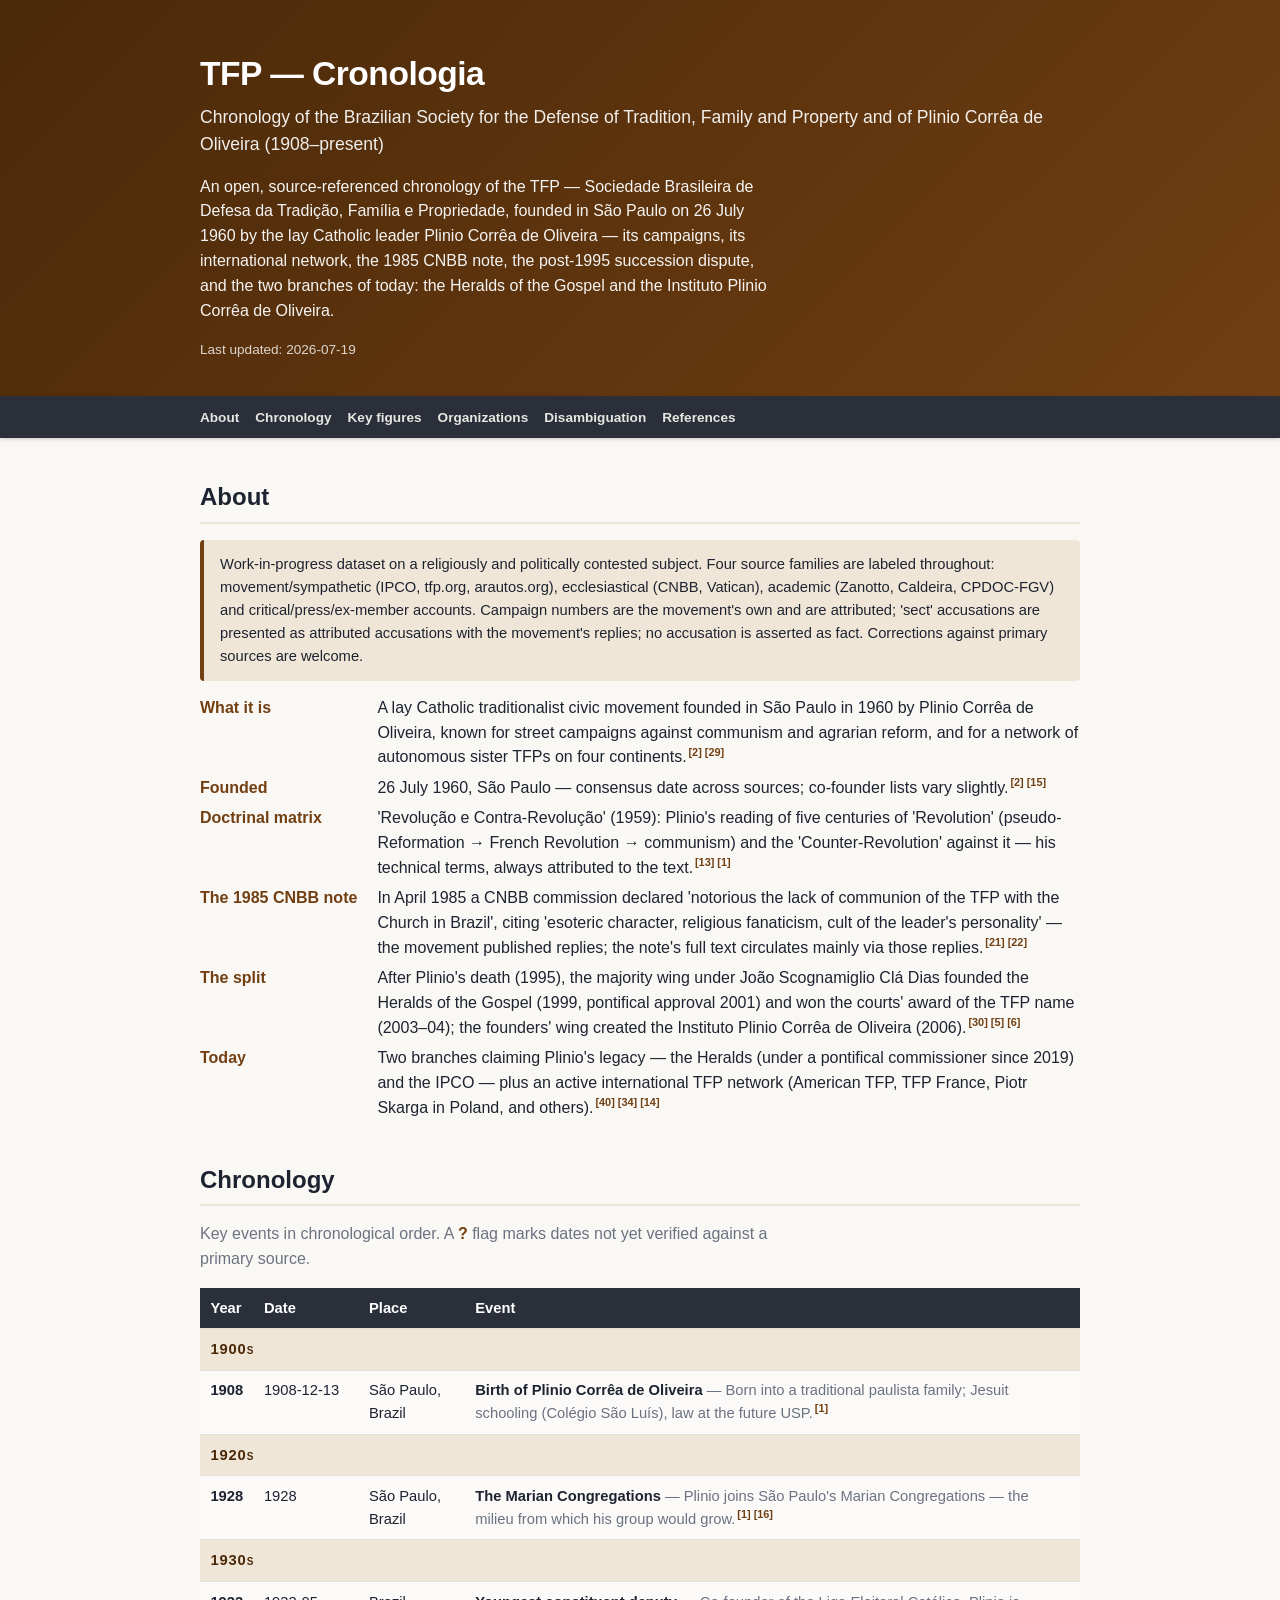
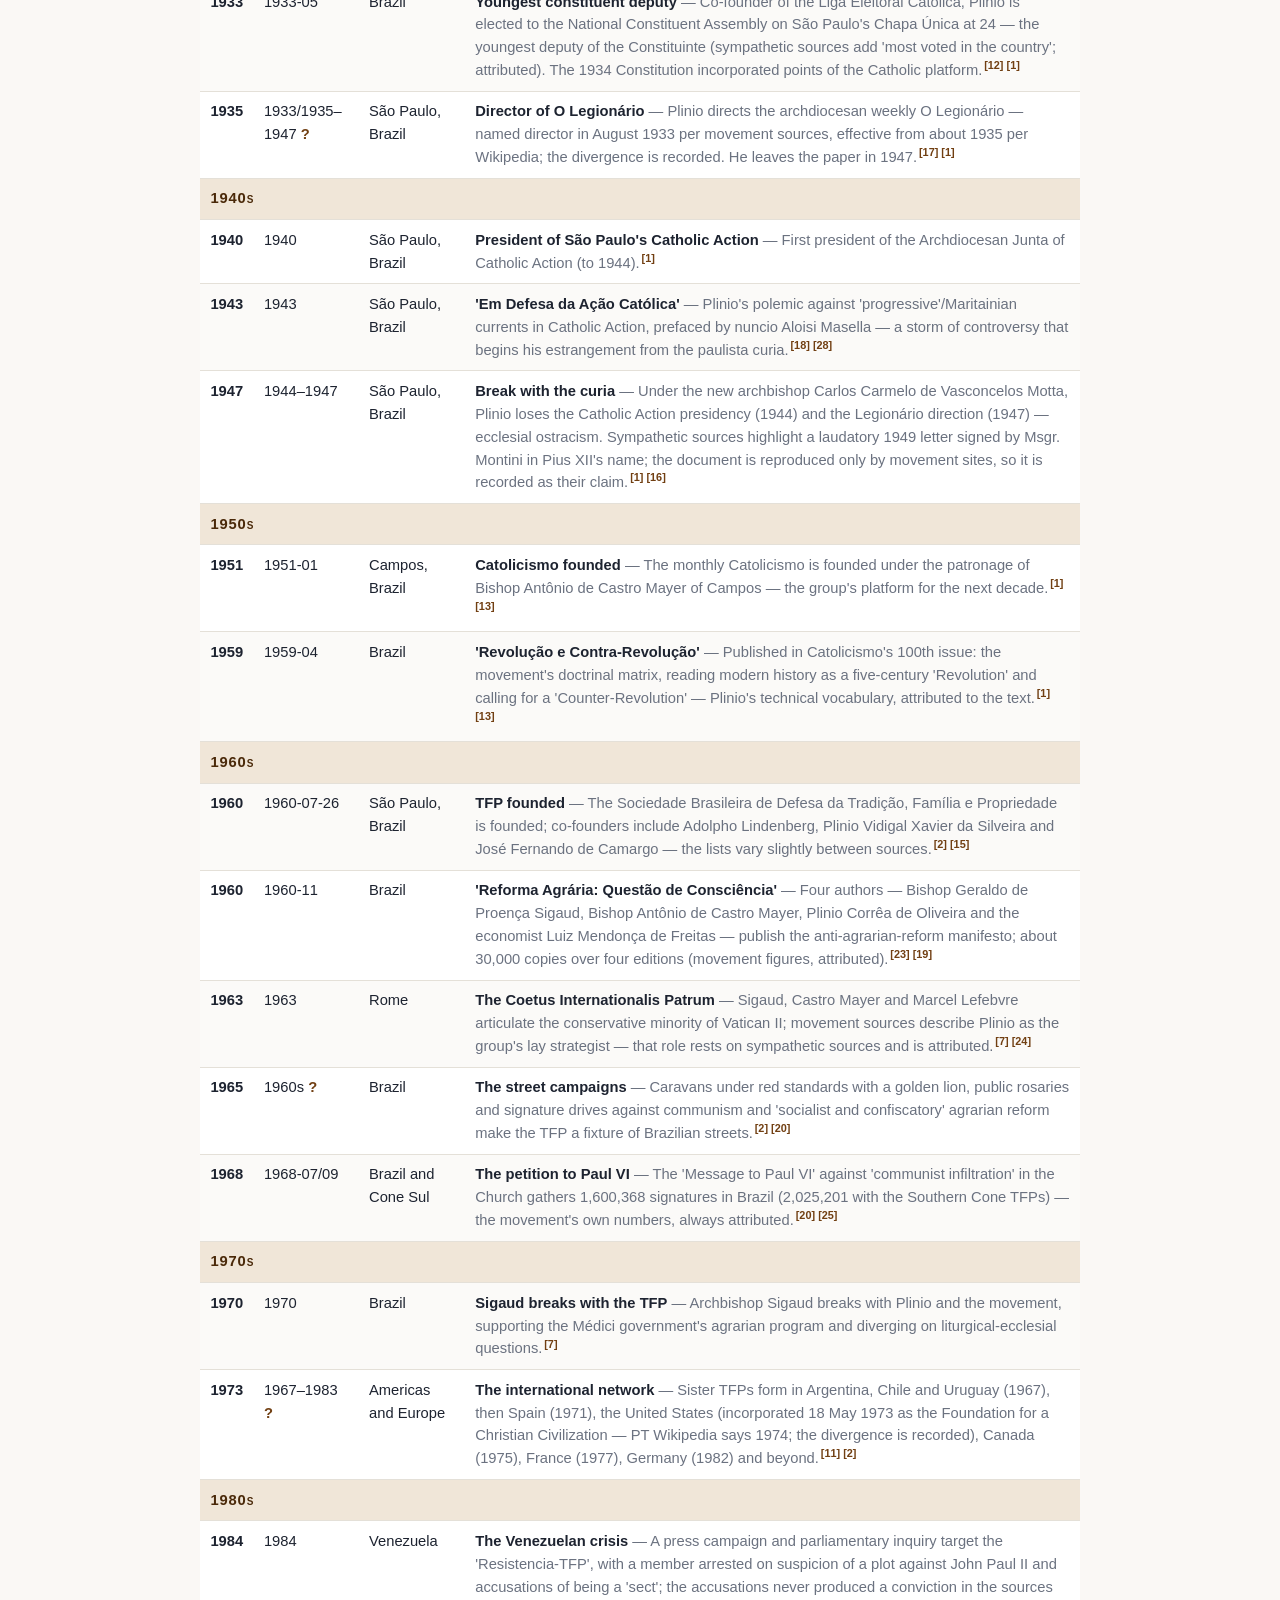
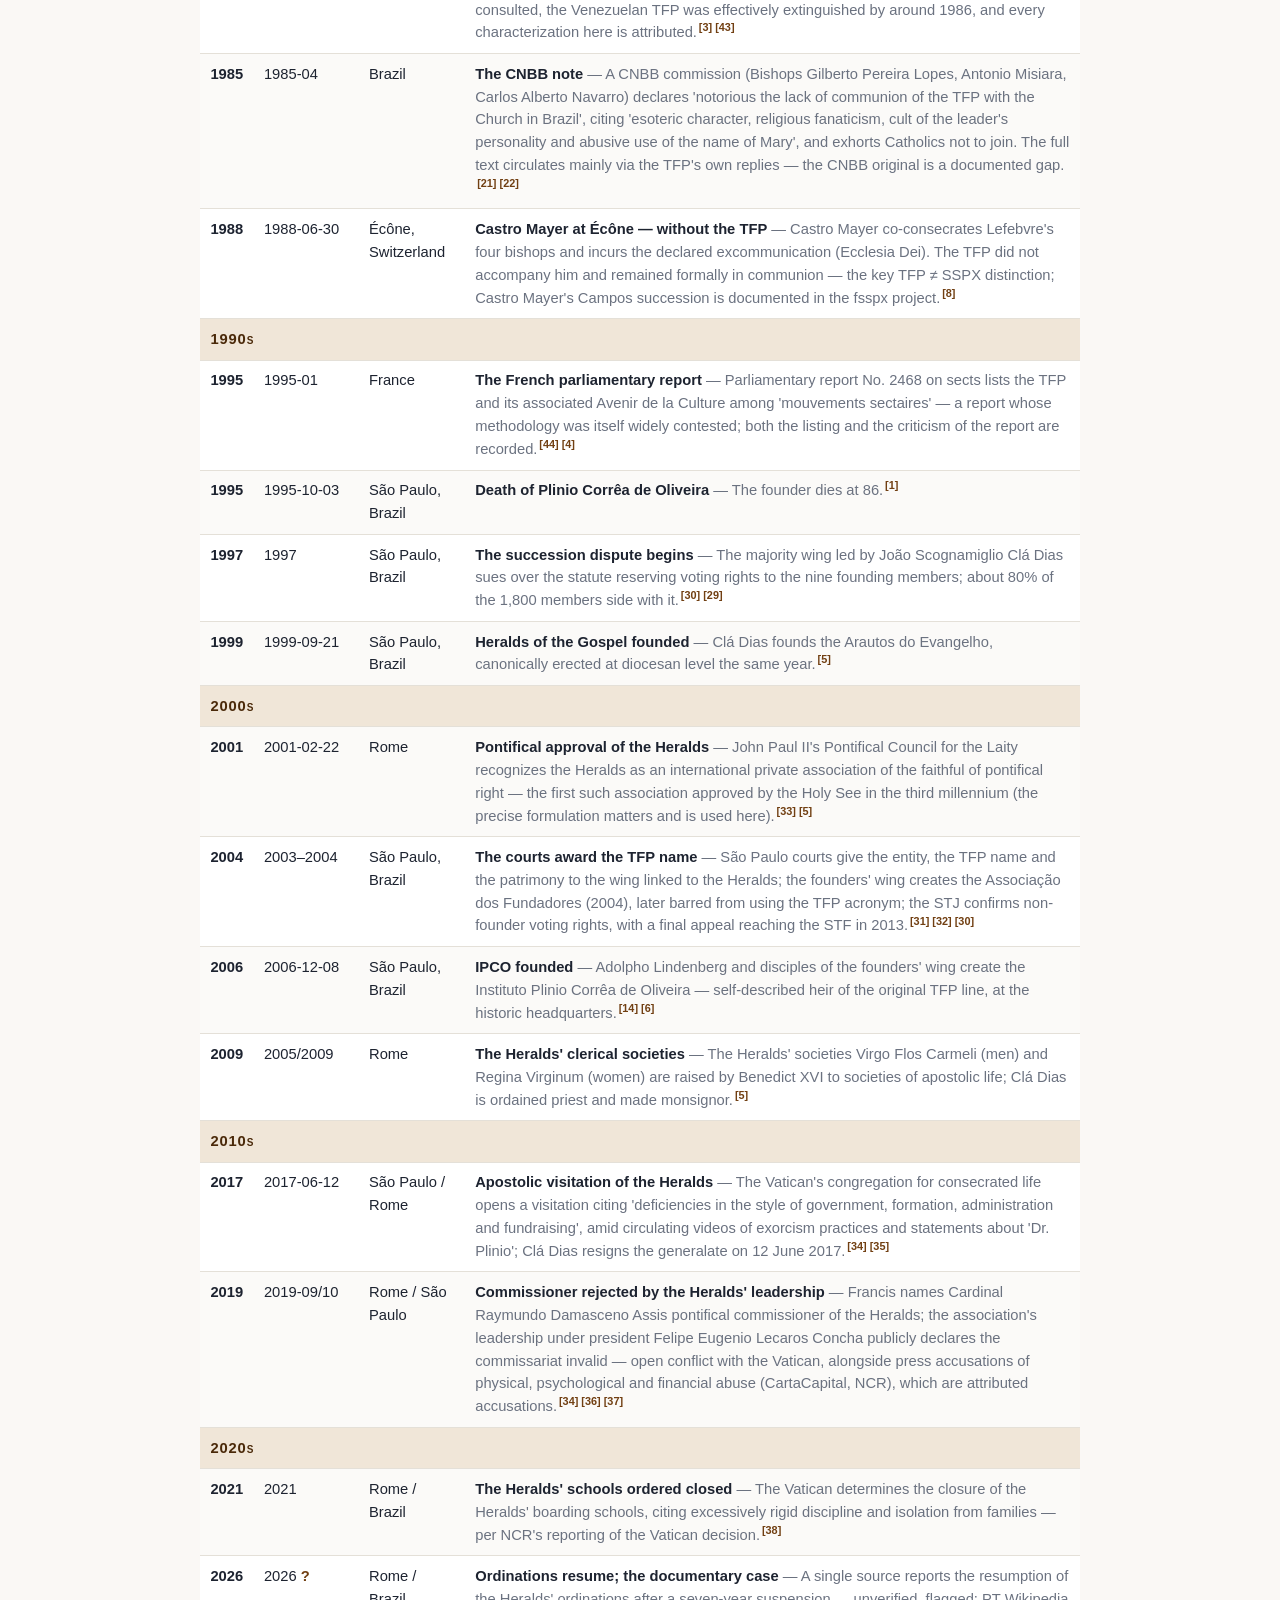
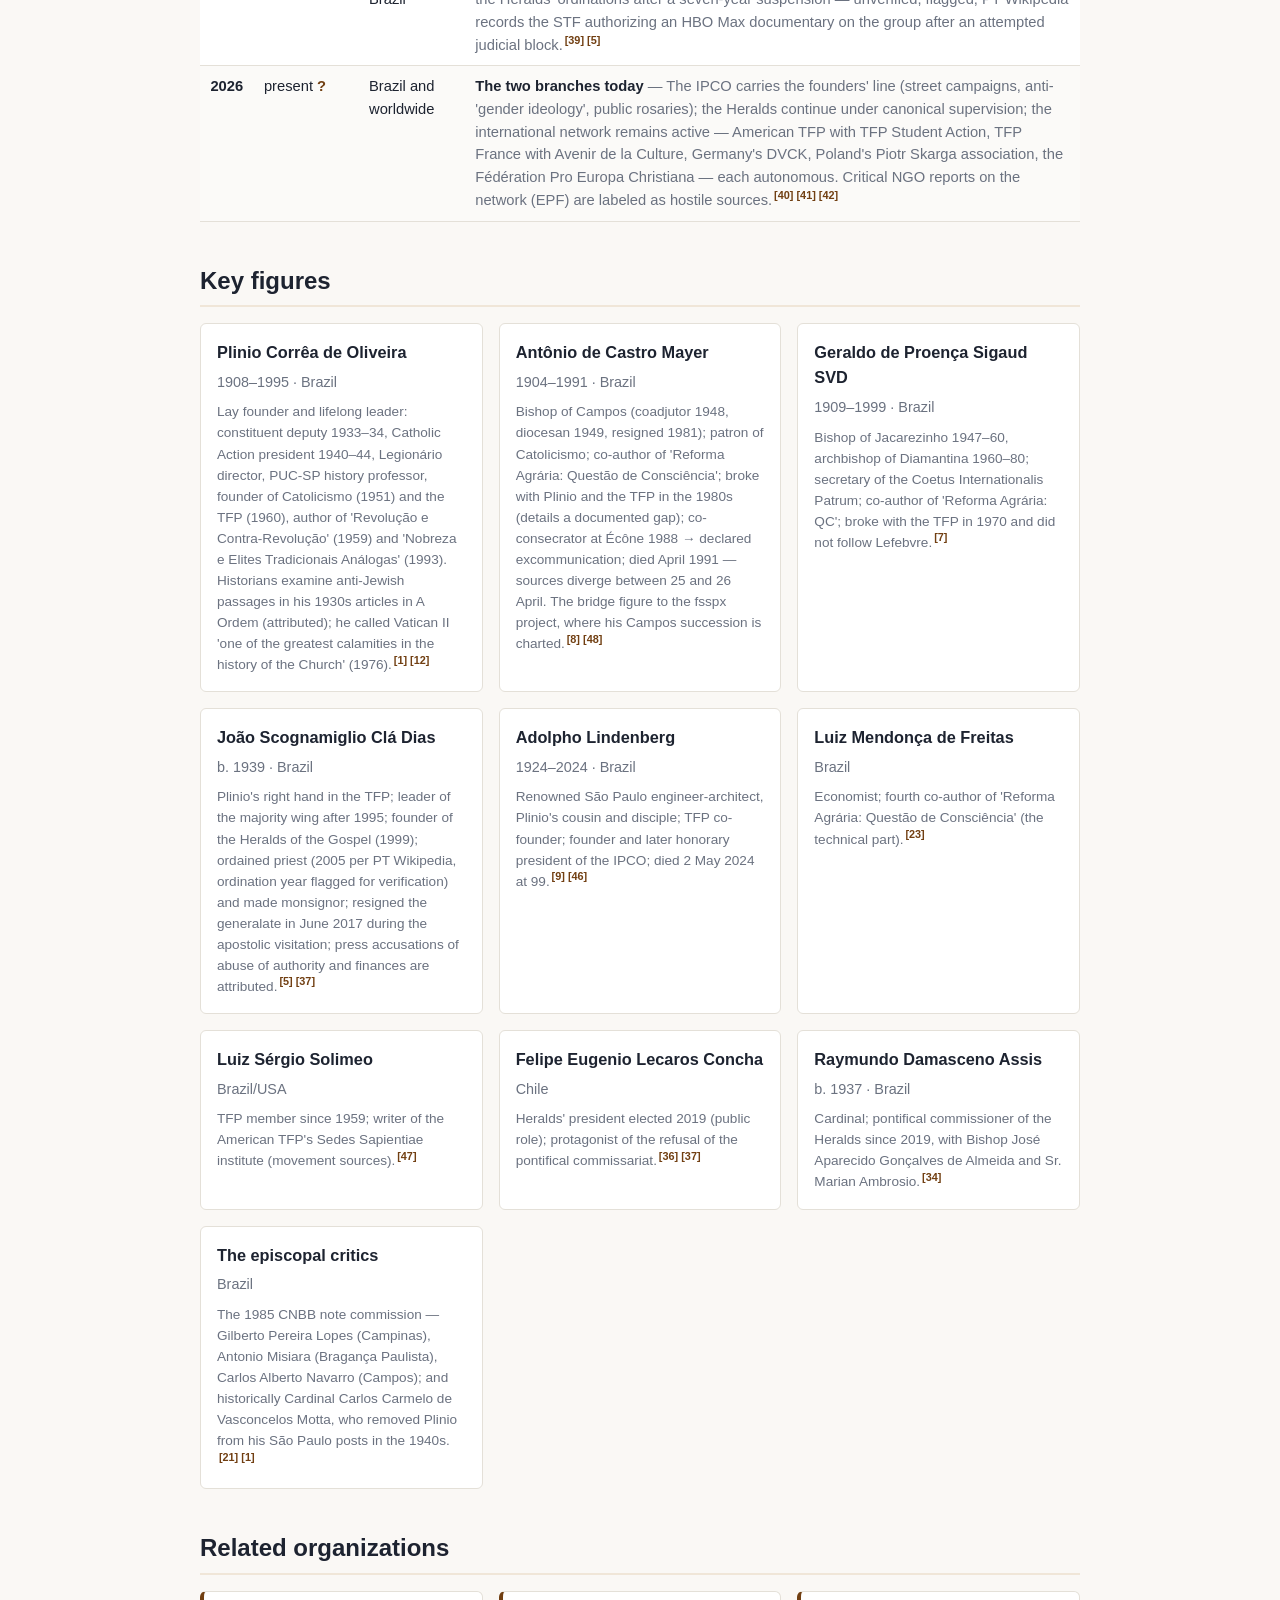
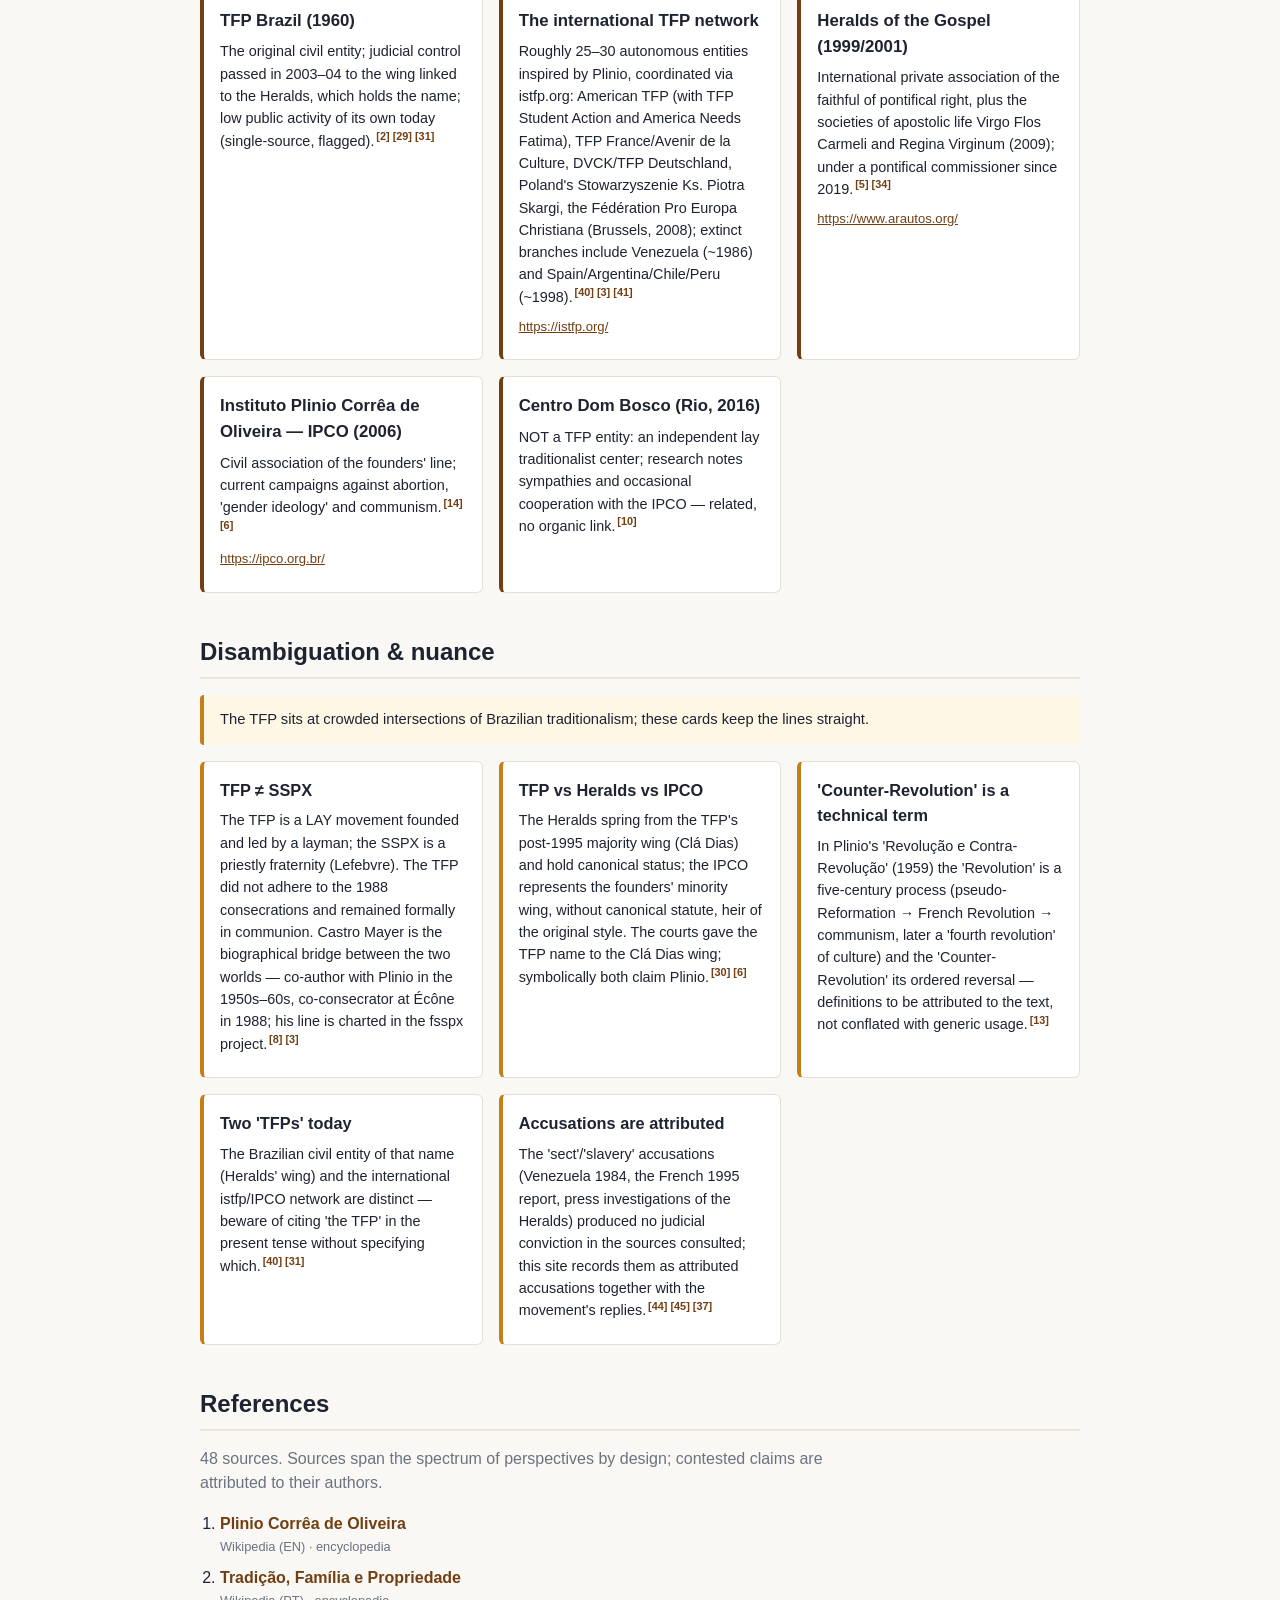
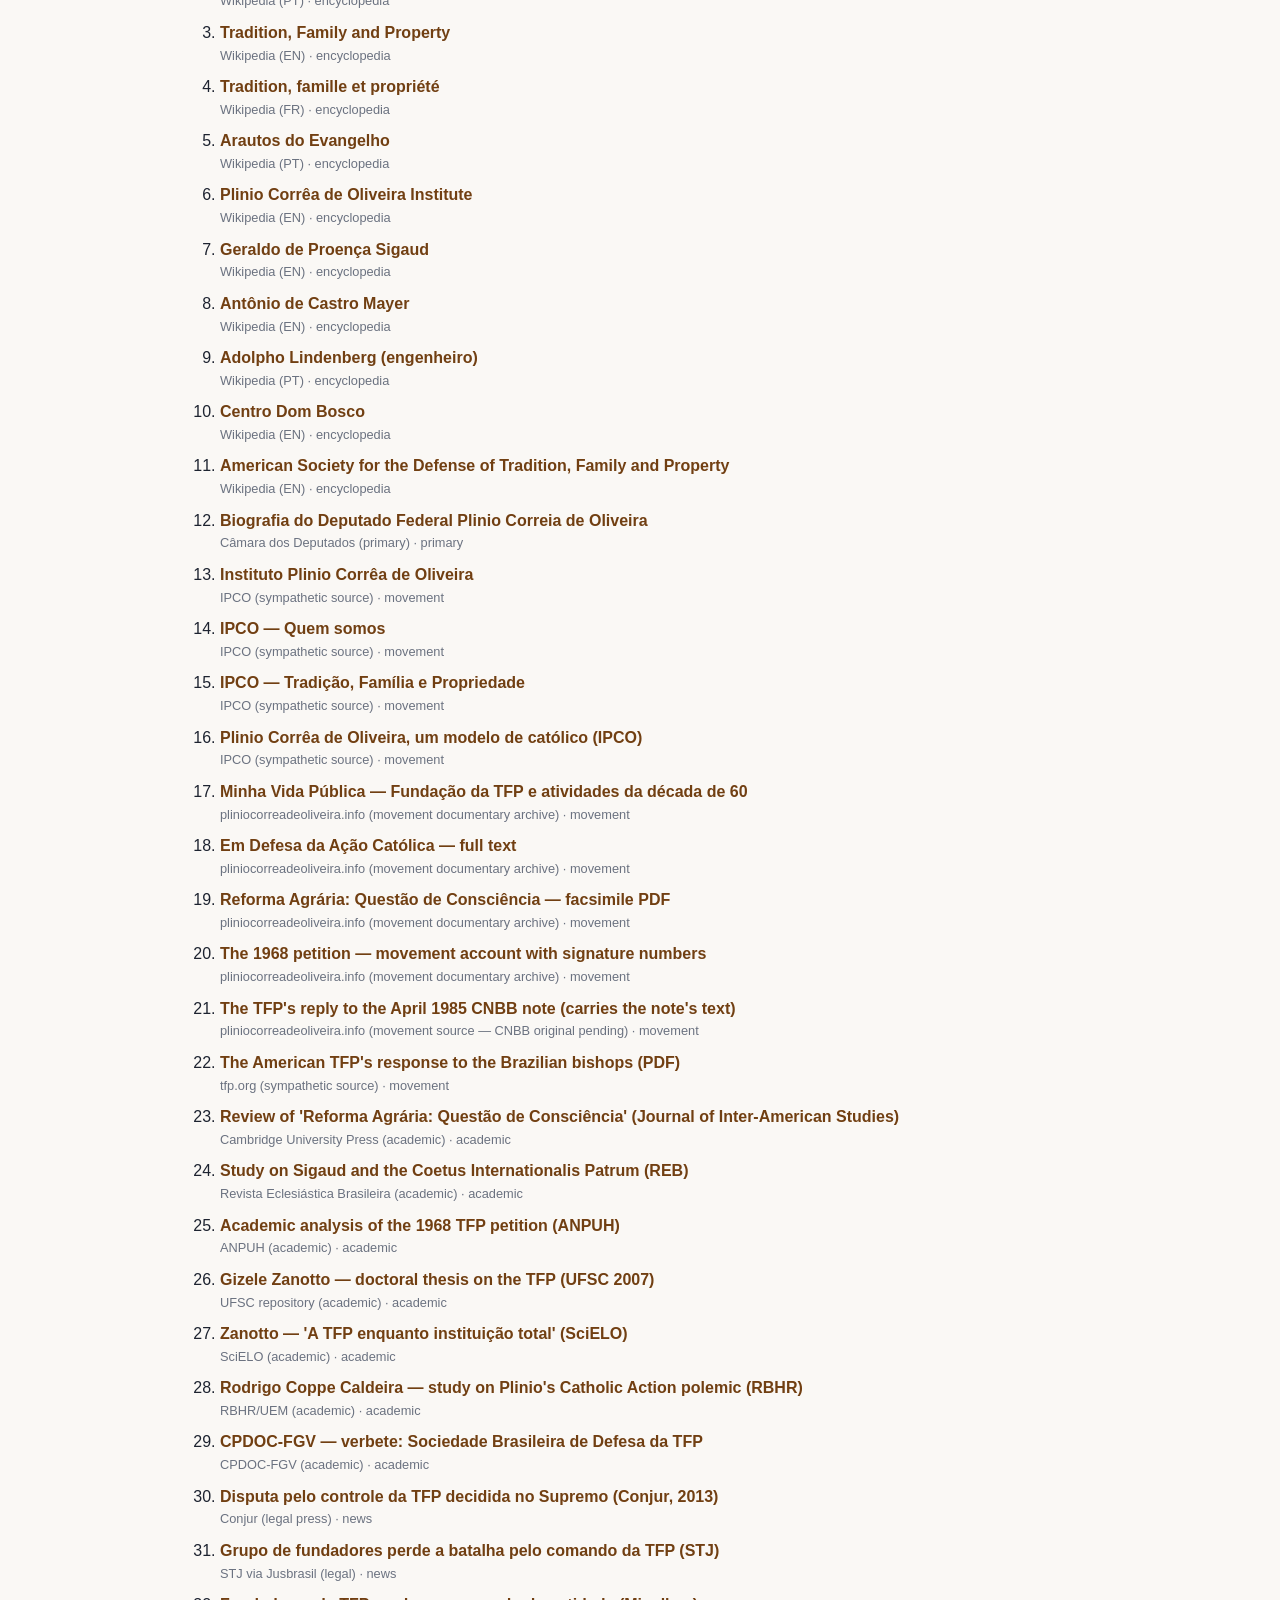
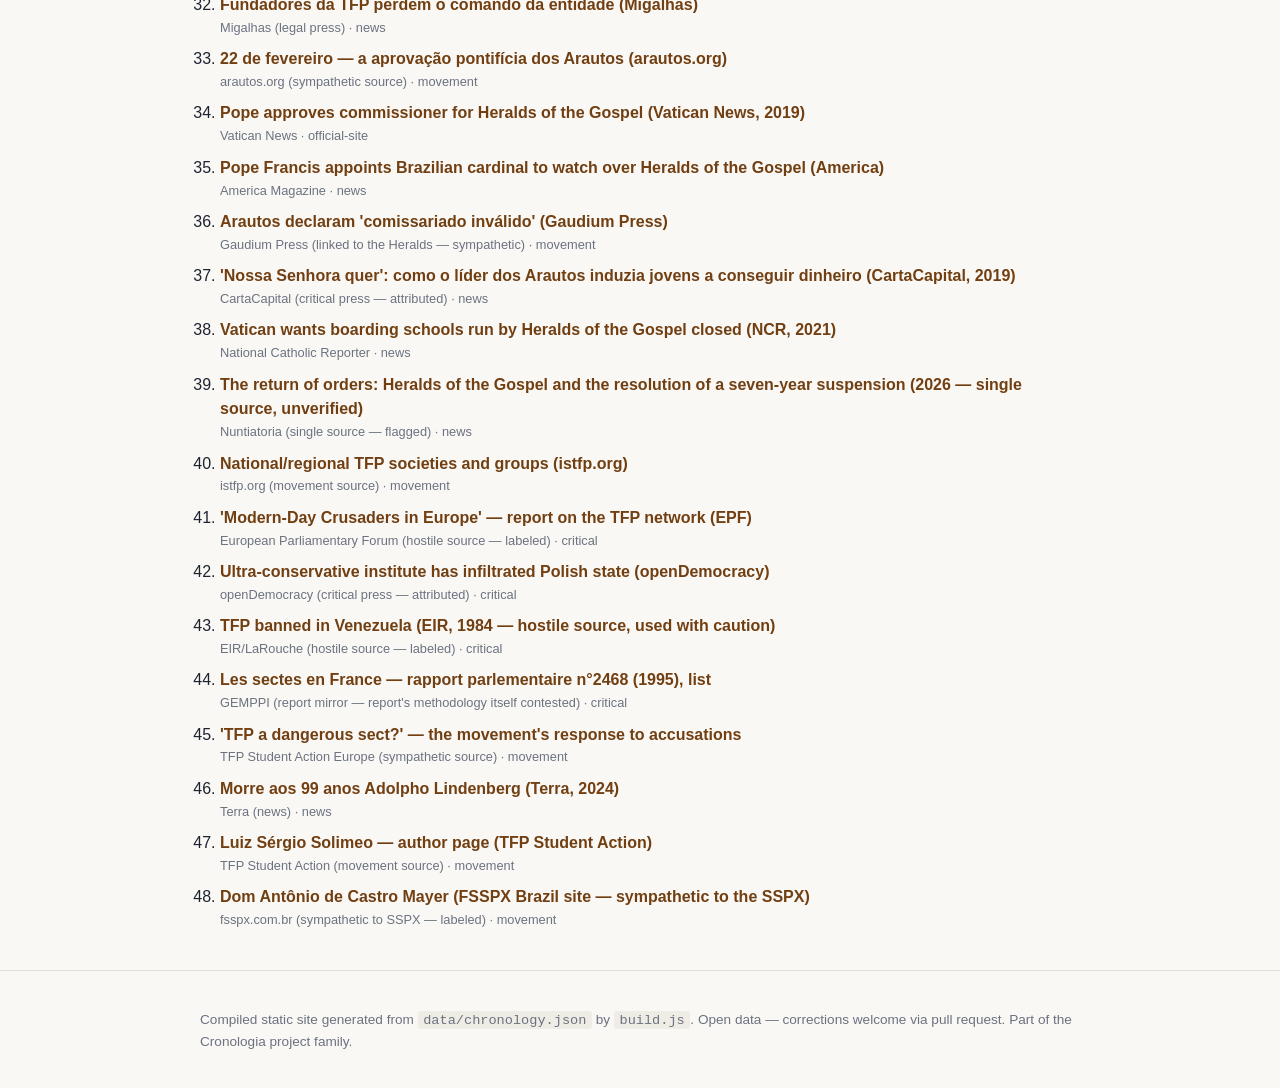
==== docs/index.html @ ee6e8969 "TFP chronology site: initial dataset, build and docs Plinio Corrêa de Oliveira and the TFP (1908–pre" ====
<!DOCTYPE html>
<html lang="en">
<head>
  <meta charset="utf-8">
  <meta name="viewport" content="width=device-width, initial-scale=1">
  <title>TFP — Cronologia</title>
  <meta name="description" content="An open, source-referenced chronology of the TFP — Sociedade Brasileira de Defesa da Tradição, Família e Propriedade, founded in São Paulo on 26 July 1960 by the lay Catholic leader Plinio Corrêa de Oliveira — its campaigns, its international network, the 1985 CNBB note, the post-1995 succession dispute, and the two branches of today: the Heralds of the Gospel and the Instituto Plinio Corrêa de Oliveira.">
  <!-- Google tag (gtag.js) -->
  <script async src="https://www.googletagmanager.com/gtag/js?id=G-R9LV1QZHVE"></script>
  <script>
    window.dataLayer = window.dataLayer || [];
    function gtag(){dataLayer.push(arguments);}
    gtag('js', new Date());
    gtag('config', 'G-R9LV1QZHVE');
  </script>
  <link rel="stylesheet" href="styles.css">
</head>
<body>
  <header class="site-header">
    <div class="wrap">
      <h1>TFP — Cronologia</h1>
      <p class="subtitle">Chronology of the Brazilian Society for the Defense of Tradition, Family and Property and of Plinio Corrêa de Oliveira (1908–present)</p>
      <p class="lead">An open, source-referenced chronology of the TFP — Sociedade Brasileira de Defesa da Tradição, Família e Propriedade, founded in São Paulo on 26 July 1960 by the lay Catholic leader Plinio Corrêa de Oliveira — its campaigns, its international network, the 1985 CNBB note, the post-1995 succession dispute, and the two branches of today: the Heralds of the Gospel and the Instituto Plinio Corrêa de Oliveira.</p>
      <p class="updated">Last updated: 2026-07-19</p>
    </div>
  </header>

  <nav class="site-nav">
    <div class="wrap">
      <a href="#about">About</a>
      <a href="#chronology">Chronology</a>
      <a href="#figures">Key figures</a>
      <a href="#organizations">Organizations</a>
      <a href="#disambiguation">Disambiguation</a>
      <a href="#references">References</a>
    </div>
  </nav>

  <main class="wrap">
    <section id="about">
      <h2>About</h2>
      <p class="notice">Work-in-progress dataset on a religiously and politically contested subject. Four source families are labeled throughout: movement/sympathetic (IPCO, tfp.org, arautos.org), ecclesiastical (CNBB, Vatican), academic (Zanotto, Caldeira, CPDOC-FGV) and critical/press/ex-member accounts. Campaign numbers are the movement&#39;s own and are attributed; &#39;sect&#39; accusations are presented as attributed accusations with the movement&#39;s replies; no accusation is asserted as fact. Corrections against primary sources are welcome.</p>
      <dl class="facts">
        <dt>What it is</dt>
        <dd>A lay Catholic traditionalist civic movement founded in São Paulo in 1960 by Plinio Corrêa de Oliveira, known for street campaigns against communism and agrarian reform, and for a network of autonomous sister TFPs on four continents.<sup class="cite"><a href="#ref-2" title="Reference 2">[2]</a> <a href="#ref-29" title="Reference 29">[29]</a></sup></dd>
        <dt>Founded</dt>
        <dd>26 July 1960, São Paulo — consensus date across sources; co-founder lists vary slightly.<sup class="cite"><a href="#ref-2" title="Reference 2">[2]</a> <a href="#ref-15" title="Reference 15">[15]</a></sup></dd>
        <dt>Doctrinal matrix</dt>
        <dd>&#39;Revolução e Contra-Revolução&#39; (1959): Plinio&#39;s reading of five centuries of &#39;Revolution&#39; (pseudo-Reformation → French Revolution → communism) and the &#39;Counter-Revolution&#39; against it — his technical terms, always attributed to the text.<sup class="cite"><a href="#ref-13" title="Reference 13">[13]</a> <a href="#ref-1" title="Reference 1">[1]</a></sup></dd>
        <dt>The 1985 CNBB note</dt>
        <dd>In April 1985 a CNBB commission declared &#39;notorious the lack of communion of the TFP with the Church in Brazil&#39;, citing &#39;esoteric character, religious fanaticism, cult of the leader&#39;s personality&#39; — the movement published replies; the note&#39;s full text circulates mainly via those replies.<sup class="cite"><a href="#ref-21" title="Reference 21">[21]</a> <a href="#ref-22" title="Reference 22">[22]</a></sup></dd>
        <dt>The split</dt>
        <dd>After Plinio&#39;s death (1995), the majority wing under João Scognamiglio Clá Dias founded the Heralds of the Gospel (1999, pontifical approval 2001) and won the courts&#39; award of the TFP name (2003–04); the founders&#39; wing created the Instituto Plinio Corrêa de Oliveira (2006).<sup class="cite"><a href="#ref-30" title="Reference 30">[30]</a> <a href="#ref-5" title="Reference 5">[5]</a> <a href="#ref-6" title="Reference 6">[6]</a></sup></dd>
        <dt>Today</dt>
        <dd>Two branches claiming Plinio&#39;s legacy — the Heralds (under a pontifical commissioner since 2019) and the IPCO — plus an active international TFP network (American TFP, TFP France, Piotr Skarga in Poland, and others).<sup class="cite"><a href="#ref-40" title="Reference 40">[40]</a> <a href="#ref-34" title="Reference 34">[34]</a> <a href="#ref-14" title="Reference 14">[14]</a></sup></dd>
      </dl>
    </section>

    <section id="chronology">
      <h2>Chronology</h2>
      <p class="section-intro">Key events in chronological order. A <span class="flag">?</span> flag marks
      dates not yet verified against a primary source.</p>
      <div class="table-scroll">
      <table class="meetings">
        <thead>
          <tr><th>Year</th><th>Date</th><th>Place</th><th>Event</th></tr>
        </thead>
        <tbody>
        <tr class="decade-row"><th colspan="4">1900s</th></tr>
        <tr>
          <td class="year">1908</td>
          <td>1908-12-13</td>
          <td>São Paulo, Brazil</td>
          <td><strong>Birth of Plinio Corrêa de Oliveira</strong> <span class="muted">— Born into a traditional paulista family; Jesuit schooling (Colégio São Luís), law at the future USP.</span><sup class="cite"><a href="#ref-1" title="Reference 1">[1]</a></sup></td>
        </tr>
        <tr class="decade-row"><th colspan="4">1920s</th></tr>
        <tr>
          <td class="year">1928</td>
          <td>1928</td>
          <td>São Paulo, Brazil</td>
          <td><strong>The Marian Congregations</strong> <span class="muted">— Plinio joins São Paulo&#39;s Marian Congregations — the milieu from which his group would grow.</span><sup class="cite"><a href="#ref-1" title="Reference 1">[1]</a> <a href="#ref-16" title="Reference 16">[16]</a></sup></td>
        </tr>
        <tr class="decade-row"><th colspan="4">1930s</th></tr>
        <tr>
          <td class="year">1933</td>
          <td>1933-05</td>
          <td>Brazil</td>
          <td><strong>Youngest constituent deputy</strong> <span class="muted">— Co-founder of the Liga Eleitoral Católica, Plinio is elected to the National Constituent Assembly on São Paulo&#39;s Chapa Única at 24 — the youngest deputy of the Constituinte (sympathetic sources add &#39;most voted in the country&#39;; attributed). The 1934 Constitution incorporated points of the Catholic platform.</span><sup class="cite"><a href="#ref-12" title="Reference 12">[12]</a> <a href="#ref-1" title="Reference 1">[1]</a></sup></td>
        </tr>
        <tr>
          <td class="year">1935</td>
          <td>1933/1935–1947 <span class="flag" title="Date not yet verified against a primary source">?</span></td>
          <td>São Paulo, Brazil</td>
          <td><strong>Director of O Legionário</strong> <span class="muted">— Plinio directs the archdiocesan weekly O Legionário — named director in August 1933 per movement sources, effective from about 1935 per Wikipedia; the divergence is recorded. He leaves the paper in 1947.</span><sup class="cite"><a href="#ref-17" title="Reference 17">[17]</a> <a href="#ref-1" title="Reference 1">[1]</a></sup></td>
        </tr>
        <tr class="decade-row"><th colspan="4">1940s</th></tr>
        <tr>
          <td class="year">1940</td>
          <td>1940</td>
          <td>São Paulo, Brazil</td>
          <td><strong>President of São Paulo&#39;s Catholic Action</strong> <span class="muted">— First president of the Archdiocesan Junta of Catholic Action (to 1944).</span><sup class="cite"><a href="#ref-1" title="Reference 1">[1]</a></sup></td>
        </tr>
        <tr>
          <td class="year">1943</td>
          <td>1943</td>
          <td>São Paulo, Brazil</td>
          <td><strong>&#39;Em Defesa da Ação Católica&#39;</strong> <span class="muted">— Plinio&#39;s polemic against &#39;progressive&#39;/Maritainian currents in Catholic Action, prefaced by nuncio Aloisi Masella — a storm of controversy that begins his estrangement from the paulista curia.</span><sup class="cite"><a href="#ref-18" title="Reference 18">[18]</a> <a href="#ref-28" title="Reference 28">[28]</a></sup></td>
        </tr>
        <tr>
          <td class="year">1947</td>
          <td>1944–1947</td>
          <td>São Paulo, Brazil</td>
          <td><strong>Break with the curia</strong> <span class="muted">— Under the new archbishop Carlos Carmelo de Vasconcelos Motta, Plinio loses the Catholic Action presidency (1944) and the Legionário direction (1947) — ecclesial ostracism. Sympathetic sources highlight a laudatory 1949 letter signed by Msgr. Montini in Pius XII&#39;s name; the document is reproduced only by movement sites, so it is recorded as their claim.</span><sup class="cite"><a href="#ref-1" title="Reference 1">[1]</a> <a href="#ref-16" title="Reference 16">[16]</a></sup></td>
        </tr>
        <tr class="decade-row"><th colspan="4">1950s</th></tr>
        <tr>
          <td class="year">1951</td>
          <td>1951-01</td>
          <td>Campos, Brazil</td>
          <td><strong>Catolicismo founded</strong> <span class="muted">— The monthly Catolicismo is founded under the patronage of Bishop Antônio de Castro Mayer of Campos — the group&#39;s platform for the next decade.</span><sup class="cite"><a href="#ref-1" title="Reference 1">[1]</a> <a href="#ref-13" title="Reference 13">[13]</a></sup></td>
        </tr>
        <tr>
          <td class="year">1959</td>
          <td>1959-04</td>
          <td>Brazil</td>
          <td><strong>&#39;Revolução e Contra-Revolução&#39;</strong> <span class="muted">— Published in Catolicismo&#39;s 100th issue: the movement&#39;s doctrinal matrix, reading modern history as a five-century &#39;Revolution&#39; and calling for a &#39;Counter-Revolution&#39; — Plinio&#39;s technical vocabulary, attributed to the text.</span><sup class="cite"><a href="#ref-1" title="Reference 1">[1]</a> <a href="#ref-13" title="Reference 13">[13]</a></sup></td>
        </tr>
        <tr class="decade-row"><th colspan="4">1960s</th></tr>
        <tr>
          <td class="year">1960</td>
          <td>1960-07-26</td>
          <td>São Paulo, Brazil</td>
          <td><strong>TFP founded</strong> <span class="muted">— The Sociedade Brasileira de Defesa da Tradição, Família e Propriedade is founded; co-founders include Adolpho Lindenberg, Plinio Vidigal Xavier da Silveira and José Fernando de Camargo — the lists vary slightly between sources.</span><sup class="cite"><a href="#ref-2" title="Reference 2">[2]</a> <a href="#ref-15" title="Reference 15">[15]</a></sup></td>
        </tr>
        <tr>
          <td class="year">1960</td>
          <td>1960-11</td>
          <td>Brazil</td>
          <td><strong>&#39;Reforma Agrária: Questão de Consciência&#39;</strong> <span class="muted">— Four authors — Bishop Geraldo de Proença Sigaud, Bishop Antônio de Castro Mayer, Plinio Corrêa de Oliveira and the economist Luiz Mendonça de Freitas — publish the anti-agrarian-reform manifesto; about 30,000 copies over four editions (movement figures, attributed).</span><sup class="cite"><a href="#ref-23" title="Reference 23">[23]</a> <a href="#ref-19" title="Reference 19">[19]</a></sup></td>
        </tr>
        <tr>
          <td class="year">1963</td>
          <td>1963</td>
          <td>Rome</td>
          <td><strong>The Coetus Internationalis Patrum</strong> <span class="muted">— Sigaud, Castro Mayer and Marcel Lefebvre articulate the conservative minority of Vatican II; movement sources describe Plinio as the group&#39;s lay strategist — that role rests on sympathetic sources and is attributed.</span><sup class="cite"><a href="#ref-7" title="Reference 7">[7]</a> <a href="#ref-24" title="Reference 24">[24]</a></sup></td>
        </tr>
        <tr>
          <td class="year">1965</td>
          <td>1960s <span class="flag" title="Date not yet verified against a primary source">?</span></td>
          <td>Brazil</td>
          <td><strong>The street campaigns</strong> <span class="muted">— Caravans under red standards with a golden lion, public rosaries and signature drives against communism and &#39;socialist and confiscatory&#39; agrarian reform make the TFP a fixture of Brazilian streets.</span><sup class="cite"><a href="#ref-2" title="Reference 2">[2]</a> <a href="#ref-20" title="Reference 20">[20]</a></sup></td>
        </tr>
        <tr>
          <td class="year">1968</td>
          <td>1968-07/09</td>
          <td>Brazil and Cone Sul</td>
          <td><strong>The petition to Paul VI</strong> <span class="muted">— The &#39;Message to Paul VI&#39; against &#39;communist infiltration&#39; in the Church gathers 1,600,368 signatures in Brazil (2,025,201 with the Southern Cone TFPs) — the movement&#39;s own numbers, always attributed.</span><sup class="cite"><a href="#ref-20" title="Reference 20">[20]</a> <a href="#ref-25" title="Reference 25">[25]</a></sup></td>
        </tr>
        <tr class="decade-row"><th colspan="4">1970s</th></tr>
        <tr>
          <td class="year">1970</td>
          <td>1970</td>
          <td>Brazil</td>
          <td><strong>Sigaud breaks with the TFP</strong> <span class="muted">— Archbishop Sigaud breaks with Plinio and the movement, supporting the Médici government&#39;s agrarian program and diverging on liturgical-ecclesial questions.</span><sup class="cite"><a href="#ref-7" title="Reference 7">[7]</a></sup></td>
        </tr>
        <tr>
          <td class="year">1973</td>
          <td>1967–1983 <span class="flag" title="Date not yet verified against a primary source">?</span></td>
          <td>Americas and Europe</td>
          <td><strong>The international network</strong> <span class="muted">— Sister TFPs form in Argentina, Chile and Uruguay (1967), then Spain (1971), the United States (incorporated 18 May 1973 as the Foundation for a Christian Civilization — PT Wikipedia says 1974; the divergence is recorded), Canada (1975), France (1977), Germany (1982) and beyond.</span><sup class="cite"><a href="#ref-11" title="Reference 11">[11]</a> <a href="#ref-2" title="Reference 2">[2]</a></sup></td>
        </tr>
        <tr class="decade-row"><th colspan="4">1980s</th></tr>
        <tr>
          <td class="year">1984</td>
          <td>1984</td>
          <td>Venezuela</td>
          <td><strong>The Venezuelan crisis</strong> <span class="muted">— A press campaign and parliamentary inquiry target the &#39;Resistencia-TFP&#39;, with a member arrested on suspicion of a plot against John Paul II and accusations of being a &#39;sect&#39;; the accusations never produced a conviction in the sources consulted, the Venezuelan TFP was effectively extinguished by around 1986, and every characterization here is attributed.</span><sup class="cite"><a href="#ref-3" title="Reference 3">[3]</a> <a href="#ref-43" title="Reference 43">[43]</a></sup></td>
        </tr>
        <tr>
          <td class="year">1985</td>
          <td>1985-04</td>
          <td>Brazil</td>
          <td><strong>The CNBB note</strong> <span class="muted">— A CNBB commission (Bishops Gilberto Pereira Lopes, Antonio Misiara, Carlos Alberto Navarro) declares &#39;notorious the lack of communion of the TFP with the Church in Brazil&#39;, citing &#39;esoteric character, religious fanaticism, cult of the leader&#39;s personality and abusive use of the name of Mary&#39;, and exhorts Catholics not to join. The full text circulates mainly via the TFP&#39;s own replies — the CNBB original is a documented gap.</span><sup class="cite"><a href="#ref-21" title="Reference 21">[21]</a> <a href="#ref-22" title="Reference 22">[22]</a></sup></td>
        </tr>
        <tr>
          <td class="year">1988</td>
          <td>1988-06-30</td>
          <td>Écône, Switzerland</td>
          <td><strong>Castro Mayer at Écône — without the TFP</strong> <span class="muted">— Castro Mayer co-consecrates Lefebvre&#39;s four bishops and incurs the declared excommunication (Ecclesia Dei). The TFP did not accompany him and remained formally in communion — the key TFP ≠ SSPX distinction; Castro Mayer&#39;s Campos succession is documented in the fsspx project.</span><sup class="cite"><a href="#ref-8" title="Reference 8">[8]</a></sup></td>
        </tr>
        <tr class="decade-row"><th colspan="4">1990s</th></tr>
        <tr>
          <td class="year">1995</td>
          <td>1995-01</td>
          <td>France</td>
          <td><strong>The French parliamentary report</strong> <span class="muted">— Parliamentary report No. 2468 on sects lists the TFP and its associated Avenir de la Culture among &#39;mouvements sectaires&#39; — a report whose methodology was itself widely contested; both the listing and the criticism of the report are recorded.</span><sup class="cite"><a href="#ref-44" title="Reference 44">[44]</a> <a href="#ref-4" title="Reference 4">[4]</a></sup></td>
        </tr>
        <tr>
          <td class="year">1995</td>
          <td>1995-10-03</td>
          <td>São Paulo, Brazil</td>
          <td><strong>Death of Plinio Corrêa de Oliveira</strong> <span class="muted">— The founder dies at 86.</span><sup class="cite"><a href="#ref-1" title="Reference 1">[1]</a></sup></td>
        </tr>
        <tr>
          <td class="year">1997</td>
          <td>1997</td>
          <td>São Paulo, Brazil</td>
          <td><strong>The succession dispute begins</strong> <span class="muted">— The majority wing led by João Scognamiglio Clá Dias sues over the statute reserving voting rights to the nine founding members; about 80% of the 1,800 members side with it.</span><sup class="cite"><a href="#ref-30" title="Reference 30">[30]</a> <a href="#ref-29" title="Reference 29">[29]</a></sup></td>
        </tr>
        <tr>
          <td class="year">1999</td>
          <td>1999-09-21</td>
          <td>São Paulo, Brazil</td>
          <td><strong>Heralds of the Gospel founded</strong> <span class="muted">— Clá Dias founds the Arautos do Evangelho, canonically erected at diocesan level the same year.</span><sup class="cite"><a href="#ref-5" title="Reference 5">[5]</a></sup></td>
        </tr>
        <tr class="decade-row"><th colspan="4">2000s</th></tr>
        <tr>
          <td class="year">2001</td>
          <td>2001-02-22</td>
          <td>Rome</td>
          <td><strong>Pontifical approval of the Heralds</strong> <span class="muted">— John Paul II&#39;s Pontifical Council for the Laity recognizes the Heralds as an international private association of the faithful of pontifical right — the first such association approved by the Holy See in the third millennium (the precise formulation matters and is used here).</span><sup class="cite"><a href="#ref-33" title="Reference 33">[33]</a> <a href="#ref-5" title="Reference 5">[5]</a></sup></td>
        </tr>
        <tr>
          <td class="year">2004</td>
          <td>2003–2004</td>
          <td>São Paulo, Brazil</td>
          <td><strong>The courts award the TFP name</strong> <span class="muted">— São Paulo courts give the entity, the TFP name and the patrimony to the wing linked to the Heralds; the founders&#39; wing creates the Associação dos Fundadores (2004), later barred from using the TFP acronym; the STJ confirms non-founder voting rights, with a final appeal reaching the STF in 2013.</span><sup class="cite"><a href="#ref-31" title="Reference 31">[31]</a> <a href="#ref-32" title="Reference 32">[32]</a> <a href="#ref-30" title="Reference 30">[30]</a></sup></td>
        </tr>
        <tr>
          <td class="year">2006</td>
          <td>2006-12-08</td>
          <td>São Paulo, Brazil</td>
          <td><strong>IPCO founded</strong> <span class="muted">— Adolpho Lindenberg and disciples of the founders&#39; wing create the Instituto Plinio Corrêa de Oliveira — self-described heir of the original TFP line, at the historic headquarters.</span><sup class="cite"><a href="#ref-14" title="Reference 14">[14]</a> <a href="#ref-6" title="Reference 6">[6]</a></sup></td>
        </tr>
        <tr>
          <td class="year">2009</td>
          <td>2005/2009</td>
          <td>Rome</td>
          <td><strong>The Heralds&#39; clerical societies</strong> <span class="muted">— The Heralds&#39; societies Virgo Flos Carmeli (men) and Regina Virginum (women) are raised by Benedict XVI to societies of apostolic life; Clá Dias is ordained priest and made monsignor.</span><sup class="cite"><a href="#ref-5" title="Reference 5">[5]</a></sup></td>
        </tr>
        <tr class="decade-row"><th colspan="4">2010s</th></tr>
        <tr>
          <td class="year">2017</td>
          <td>2017-06-12</td>
          <td>São Paulo / Rome</td>
          <td><strong>Apostolic visitation of the Heralds</strong> <span class="muted">— The Vatican&#39;s congregation for consecrated life opens a visitation citing &#39;deficiencies in the style of government, formation, administration and fundraising&#39;, amid circulating videos of exorcism practices and statements about &#39;Dr. Plinio&#39;; Clá Dias resigns the generalate on 12 June 2017.</span><sup class="cite"><a href="#ref-34" title="Reference 34">[34]</a> <a href="#ref-35" title="Reference 35">[35]</a></sup></td>
        </tr>
        <tr>
          <td class="year">2019</td>
          <td>2019-09/10</td>
          <td>Rome / São Paulo</td>
          <td><strong>Commissioner rejected by the Heralds&#39; leadership</strong> <span class="muted">— Francis names Cardinal Raymundo Damasceno Assis pontifical commissioner of the Heralds; the association&#39;s leadership under president Felipe Eugenio Lecaros Concha publicly declares the commissariat invalid — open conflict with the Vatican, alongside press accusations of physical, psychological and financial abuse (CartaCapital, NCR), which are attributed accusations.</span><sup class="cite"><a href="#ref-34" title="Reference 34">[34]</a> <a href="#ref-36" title="Reference 36">[36]</a> <a href="#ref-37" title="Reference 37">[37]</a></sup></td>
        </tr>
        <tr class="decade-row"><th colspan="4">2020s</th></tr>
        <tr>
          <td class="year">2021</td>
          <td>2021</td>
          <td>Rome / Brazil</td>
          <td><strong>The Heralds&#39; schools ordered closed</strong> <span class="muted">— The Vatican determines the closure of the Heralds&#39; boarding schools, citing excessively rigid discipline and isolation from families — per NCR&#39;s reporting of the Vatican decision.</span><sup class="cite"><a href="#ref-38" title="Reference 38">[38]</a></sup></td>
        </tr>
        <tr>
          <td class="year">2026</td>
          <td>2026 <span class="flag" title="Date not yet verified against a primary source">?</span></td>
          <td>Rome / Brazil</td>
          <td><strong>Ordinations resume; the documentary case</strong> <span class="muted">— A single source reports the resumption of the Heralds&#39; ordinations after a seven-year suspension — unverified, flagged; PT Wikipedia records the STF authorizing an HBO Max documentary on the group after an attempted judicial block.</span><sup class="cite"><a href="#ref-39" title="Reference 39">[39]</a> <a href="#ref-5" title="Reference 5">[5]</a></sup></td>
        </tr>
        <tr>
          <td class="year">2026</td>
          <td>present <span class="flag" title="Date not yet verified against a primary source">?</span></td>
          <td>Brazil and worldwide</td>
          <td><strong>The two branches today</strong> <span class="muted">— The IPCO carries the founders&#39; line (street campaigns, anti-&#39;gender ideology&#39;, public rosaries); the Heralds continue under canonical supervision; the international network remains active — American TFP with TFP Student Action, TFP France with Avenir de la Culture, Germany&#39;s DVCK, Poland&#39;s Piotr Skarga association, the Fédération Pro Europa Christiana — each autonomous. Critical NGO reports on the network (EPF) are labeled as hostile sources.</span><sup class="cite"><a href="#ref-40" title="Reference 40">[40]</a> <a href="#ref-41" title="Reference 41">[41]</a> <a href="#ref-42" title="Reference 42">[42]</a></sup></td>
        </tr>
        </tbody>
      </table>
      </div>
    </section>

    <section id="figures">
      <h2>Key figures</h2>
      <div class="party-grid">
      <div class="party-card">
        <h3>Plinio Corrêa de Oliveira</h3>
        <p class="country">1908–1995 · Brazil</p>
        <p class="figures">Lay founder and lifelong leader: constituent deputy 1933–34, Catholic Action president 1940–44, Legionário director, PUC-SP history professor, founder of Catolicismo (1951) and the TFP (1960), author of &#39;Revolução e Contra-Revolução&#39; (1959) and &#39;Nobreza e Elites Tradicionais Análogas&#39; (1993). Historians examine anti-Jewish passages in his 1930s articles in A Ordem (attributed); he called Vatican II &#39;one of the greatest calamities in the history of the Church&#39; (1976).<sup class="cite"><a href="#ref-1" title="Reference 1">[1]</a> <a href="#ref-12" title="Reference 12">[12]</a></sup></p>
        
      </div>
      <div class="party-card">
        <h3>Antônio de Castro Mayer</h3>
        <p class="country">1904–1991 · Brazil</p>
        <p class="figures">Bishop of Campos (coadjutor 1948, diocesan 1949, resigned 1981); patron of Catolicismo; co-author of &#39;Reforma Agrária: Questão de Consciência&#39;; broke with Plinio and the TFP in the 1980s (details a documented gap); co-consecrator at Écône 1988 → declared excommunication; died April 1991 — sources diverge between 25 and 26 April. The bridge figure to the fsspx project, where his Campos succession is charted.<sup class="cite"><a href="#ref-8" title="Reference 8">[8]</a> <a href="#ref-48" title="Reference 48">[48]</a></sup></p>
        
      </div>
      <div class="party-card">
        <h3>Geraldo de Proença Sigaud SVD</h3>
        <p class="country">1909–1999 · Brazil</p>
        <p class="figures">Bishop of Jacarezinho 1947–60, archbishop of Diamantina 1960–80; secretary of the Coetus Internationalis Patrum; co-author of &#39;Reforma Agrária: QC&#39;; broke with the TFP in 1970 and did not follow Lefebvre.<sup class="cite"><a href="#ref-7" title="Reference 7">[7]</a></sup></p>
        
      </div>
      <div class="party-card">
        <h3>João Scognamiglio Clá Dias</h3>
        <p class="country">b. 1939 · Brazil</p>
        <p class="figures">Plinio&#39;s right hand in the TFP; leader of the majority wing after 1995; founder of the Heralds of the Gospel (1999); ordained priest (2005 per PT Wikipedia, ordination year flagged for verification) and made monsignor; resigned the generalate in June 2017 during the apostolic visitation; press accusations of abuse of authority and finances are attributed.<sup class="cite"><a href="#ref-5" title="Reference 5">[5]</a> <a href="#ref-37" title="Reference 37">[37]</a></sup></p>
        
      </div>
      <div class="party-card">
        <h3>Adolpho Lindenberg</h3>
        <p class="country">1924–2024 · Brazil</p>
        <p class="figures">Renowned São Paulo engineer-architect, Plinio&#39;s cousin and disciple; TFP co-founder; founder and later honorary president of the IPCO; died 2 May 2024 at 99.<sup class="cite"><a href="#ref-9" title="Reference 9">[9]</a> <a href="#ref-46" title="Reference 46">[46]</a></sup></p>
        
      </div>
      <div class="party-card">
        <h3>Luiz Mendonça de Freitas</h3>
        <p class="country">Brazil</p>
        <p class="figures">Economist; fourth co-author of &#39;Reforma Agrária: Questão de Consciência&#39; (the technical part).<sup class="cite"><a href="#ref-23" title="Reference 23">[23]</a></sup></p>
        
      </div>
      <div class="party-card">
        <h3>Luiz Sérgio Solimeo</h3>
        <p class="country">Brazil/USA</p>
        <p class="figures">TFP member since 1959; writer of the American TFP&#39;s Sedes Sapientiae institute (movement sources).<sup class="cite"><a href="#ref-47" title="Reference 47">[47]</a></sup></p>
        
      </div>
      <div class="party-card">
        <h3>Felipe Eugenio Lecaros Concha</h3>
        <p class="country">Chile</p>
        <p class="figures">Heralds&#39; president elected 2019 (public role); protagonist of the refusal of the pontifical commissariat.<sup class="cite"><a href="#ref-36" title="Reference 36">[36]</a> <a href="#ref-37" title="Reference 37">[37]</a></sup></p>
        
      </div>
      <div class="party-card">
        <h3>Raymundo Damasceno Assis</h3>
        <p class="country">b. 1937 · Brazil</p>
        <p class="figures">Cardinal; pontifical commissioner of the Heralds since 2019, with Bishop José Aparecido Gonçalves de Almeida and Sr. Marian Ambrosio.<sup class="cite"><a href="#ref-34" title="Reference 34">[34]</a></sup></p>
        
      </div>
      <div class="party-card">
        <h3>The episcopal critics</h3>
        <p class="country">Brazil</p>
        <p class="figures">The 1985 CNBB note commission — Gilberto Pereira Lopes (Campinas), Antonio Misiara (Bragança Paulista), Carlos Alberto Navarro (Campos); and historically Cardinal Carlos Carmelo de Vasconcelos Motta, who removed Plinio from his São Paulo posts in the 1940s.<sup class="cite"><a href="#ref-21" title="Reference 21">[21]</a> <a href="#ref-1" title="Reference 1">[1]</a></sup></p>
        
      </div>
      </div>
    </section>

    <section id="organizations">
      <h2>Related organizations</h2>
      <div class="party-grid">
      <div class="related-card">
        <h3>TFP Brazil (1960)</h3>
        
        <p>The original civil entity; judicial control passed in 2003–04 to the wing linked to the Heralds, which holds the name; low public activity of its own today (single-source, flagged).<sup class="cite"><a href="#ref-2" title="Reference 2">[2]</a> <a href="#ref-29" title="Reference 29">[29]</a> <a href="#ref-31" title="Reference 31">[31]</a></sup></p>
        
        
      </div>
      <div class="related-card">
        <h3>The international TFP network</h3>
        
        <p>Roughly 25–30 autonomous entities inspired by Plinio, coordinated via istfp.org: American TFP (with TFP Student Action and America Needs Fatima), TFP France/Avenir de la Culture, DVCK/TFP Deutschland, Poland&#39;s Stowarzyszenie Ks. Piotra Skargi, the Fédération Pro Europa Christiana (Brussels, 2008); extinct branches include Venezuela (~1986) and Spain/Argentina/Chile/Peru (~1998).<sup class="cite"><a href="#ref-40" title="Reference 40">[40]</a> <a href="#ref-3" title="Reference 3">[3]</a> <a href="#ref-41" title="Reference 41">[41]</a></sup></p>
        
        <p class="related-link"><a href="https://istfp.org/" rel="noopener noreferrer" target="_blank">https://istfp.org/</a></p>
      </div>
      <div class="related-card">
        <h3>Heralds of the Gospel (1999/2001)</h3>
        
        <p>International private association of the faithful of pontifical right, plus the societies of apostolic life Virgo Flos Carmeli and Regina Virginum (2009); under a pontifical commissioner since 2019.<sup class="cite"><a href="#ref-5" title="Reference 5">[5]</a> <a href="#ref-34" title="Reference 34">[34]</a></sup></p>
        
        <p class="related-link"><a href="https://www.arautos.org/" rel="noopener noreferrer" target="_blank">https://www.arautos.org/</a></p>
      </div>
      <div class="related-card">
        <h3>Instituto Plinio Corrêa de Oliveira — IPCO (2006)</h3>
        
        <p>Civil association of the founders&#39; line; current campaigns against abortion, &#39;gender ideology&#39; and communism.<sup class="cite"><a href="#ref-14" title="Reference 14">[14]</a> <a href="#ref-6" title="Reference 6">[6]</a></sup></p>
        
        <p class="related-link"><a href="https://ipco.org.br/" rel="noopener noreferrer" target="_blank">https://ipco.org.br/</a></p>
      </div>
      <div class="related-card">
        <h3>Centro Dom Bosco (Rio, 2016)</h3>
        
        <p>NOT a TFP entity: an independent lay traditionalist center; research notes sympathies and occasional cooperation with the IPCO — related, no organic link.<sup class="cite"><a href="#ref-10" title="Reference 10">[10]</a></sup></p>
        
        
      </div>
      </div>
    </section>

    <section id="disambiguation">
      <h2>Disambiguation &amp; nuance</h2>
      <p class="notice notice-attribution">The TFP sits at crowded intersections of Brazilian traditionalism; these cards keep the lines straight.</p>
      <div class="party-grid">
      <div class="cp-card">
        <h3>TFP ≠ SSPX</h3>
        <p>The TFP is a LAY movement founded and led by a layman; the SSPX is a priestly fraternity (Lefebvre). The TFP did not adhere to the 1988 consecrations and remained formally in communion. Castro Mayer is the biographical bridge between the two worlds — co-author with Plinio in the 1950s–60s, co-consecrator at Écône in 1988; his line is charted in the fsspx project.<sup class="cite"><a href="#ref-8" title="Reference 8">[8]</a> <a href="#ref-3" title="Reference 3">[3]</a></sup></p>
      </div>
      <div class="cp-card">
        <h3>TFP vs Heralds vs IPCO</h3>
        <p>The Heralds spring from the TFP&#39;s post-1995 majority wing (Clá Dias) and hold canonical status; the IPCO represents the founders&#39; minority wing, without canonical statute, heir of the original style. The courts gave the TFP name to the Clá Dias wing; symbolically both claim Plinio.<sup class="cite"><a href="#ref-30" title="Reference 30">[30]</a> <a href="#ref-6" title="Reference 6">[6]</a></sup></p>
      </div>
      <div class="cp-card">
        <h3>&#39;Counter-Revolution&#39; is a technical term</h3>
        <p>In Plinio&#39;s &#39;Revolução e Contra-Revolução&#39; (1959) the &#39;Revolution&#39; is a five-century process (pseudo-Reformation → French Revolution → communism, later a &#39;fourth revolution&#39; of culture) and the &#39;Counter-Revolution&#39; its ordered reversal — definitions to be attributed to the text, not conflated with generic usage.<sup class="cite"><a href="#ref-13" title="Reference 13">[13]</a></sup></p>
      </div>
      <div class="cp-card">
        <h3>Two &#39;TFPs&#39; today</h3>
        <p>The Brazilian civil entity of that name (Heralds&#39; wing) and the international istfp/IPCO network are distinct — beware of citing &#39;the TFP&#39; in the present tense without specifying which.<sup class="cite"><a href="#ref-40" title="Reference 40">[40]</a> <a href="#ref-31" title="Reference 31">[31]</a></sup></p>
      </div>
      <div class="cp-card">
        <h3>Accusations are attributed</h3>
        <p>The &#39;sect&#39;/&#39;slavery&#39; accusations (Venezuela 1984, the French 1995 report, press investigations of the Heralds) produced no judicial conviction in the sources consulted; this site records them as attributed accusations together with the movement&#39;s replies.<sup class="cite"><a href="#ref-44" title="Reference 44">[44]</a> <a href="#ref-45" title="Reference 45">[45]</a> <a href="#ref-37" title="Reference 37">[37]</a></sup></p>
      </div>
      </div>
    </section>

    <section id="references">
      <h2>References</h2>
      <p class="section-intro">48 sources. Sources span the
      spectrum of perspectives by design; contested claims are attributed to their authors.</p>
      <ol class="references">
        <li id="ref-1">
          <a href="https://en.wikipedia.org/wiki/Plinio_Corr%C3%AAa_de_Oliveira" rel="noopener noreferrer" target="_blank">Plinio Corrêa de Oliveira</a>
          <span class="ref-meta">Wikipedia (EN) · encyclopedia</span>
        </li>
        <li id="ref-2">
          <a href="https://pt.wikipedia.org/wiki/Tradi%C3%A7%C3%A3o,_Fam%C3%ADlia_e_Propriedade" rel="noopener noreferrer" target="_blank">Tradição, Família e Propriedade</a>
          <span class="ref-meta">Wikipedia (PT) · encyclopedia</span>
        </li>
        <li id="ref-3">
          <a href="https://en.wikipedia.org/wiki/Tradition,_Family_and_Property" rel="noopener noreferrer" target="_blank">Tradition, Family and Property</a>
          <span class="ref-meta">Wikipedia (EN) · encyclopedia</span>
        </li>
        <li id="ref-4">
          <a href="https://fr.wikipedia.org/wiki/Tradition,_famille_et_propri%C3%A9t%C3%A9" rel="noopener noreferrer" target="_blank">Tradition, famille et propriété</a>
          <span class="ref-meta">Wikipedia (FR) · encyclopedia</span>
        </li>
        <li id="ref-5">
          <a href="https://pt.wikipedia.org/wiki/Arautos_do_Evangelho" rel="noopener noreferrer" target="_blank">Arautos do Evangelho</a>
          <span class="ref-meta">Wikipedia (PT) · encyclopedia</span>
        </li>
        <li id="ref-6">
          <a href="https://en.wikipedia.org/wiki/Plinio_Corr%C3%AAa_de_Oliveira_Institute" rel="noopener noreferrer" target="_blank">Plinio Corrêa de Oliveira Institute</a>
          <span class="ref-meta">Wikipedia (EN) · encyclopedia</span>
        </li>
        <li id="ref-7">
          <a href="https://en.wikipedia.org/wiki/Geraldo_de_Proen%C3%A7a_Sigaud" rel="noopener noreferrer" target="_blank">Geraldo de Proença Sigaud</a>
          <span class="ref-meta">Wikipedia (EN) · encyclopedia</span>
        </li>
        <li id="ref-8">
          <a href="https://en.wikipedia.org/wiki/Ant%C3%B4nio_de_Castro_Mayer" rel="noopener noreferrer" target="_blank">Antônio de Castro Mayer</a>
          <span class="ref-meta">Wikipedia (EN) · encyclopedia</span>
        </li>
        <li id="ref-9">
          <a href="https://pt.wikipedia.org/wiki/Adolpho_Lindenberg_(engenheiro)" rel="noopener noreferrer" target="_blank">Adolpho Lindenberg (engenheiro)</a>
          <span class="ref-meta">Wikipedia (PT) · encyclopedia</span>
        </li>
        <li id="ref-10">
          <a href="https://en.wikipedia.org/wiki/Centro_Dom_Bosco" rel="noopener noreferrer" target="_blank">Centro Dom Bosco</a>
          <span class="ref-meta">Wikipedia (EN) · encyclopedia</span>
        </li>
        <li id="ref-11">
          <a href="https://en.wikipedia.org/wiki/American_Society_for_the_Defense_of_Tradition,_Family_and_Property" rel="noopener noreferrer" target="_blank">American Society for the Defense of Tradition, Family and Property</a>
          <span class="ref-meta">Wikipedia (EN) · encyclopedia</span>
        </li>
        <li id="ref-12">
          <a href="https://www.camara.leg.br/deputados/4634/biografia" rel="noopener noreferrer" target="_blank">Biografia do Deputado Federal Plinio Correia de Oliveira</a>
          <span class="ref-meta">Câmara dos Deputados (primary) · primary</span>
        </li>
        <li id="ref-13">
          <a href="https://ipco.org.br/" rel="noopener noreferrer" target="_blank">Instituto Plinio Corrêa de Oliveira</a>
          <span class="ref-meta">IPCO (sympathetic source) · movement</span>
        </li>
        <li id="ref-14">
          <a href="https://ipco.org.br/quem-somos/" rel="noopener noreferrer" target="_blank">IPCO — Quem somos</a>
          <span class="ref-meta">IPCO (sympathetic source) · movement</span>
        </li>
        <li id="ref-15">
          <a href="https://ipco.org.br/tradicao-familia-propriedade/" rel="noopener noreferrer" target="_blank">IPCO — Tradição, Família e Propriedade</a>
          <span class="ref-meta">IPCO (sympathetic source) · movement</span>
        </li>
        <li id="ref-16">
          <a href="https://ipco.org.br/plinio-correa-de-oliveira-um-modelo-de-catolico-para-nossos-dias/" rel="noopener noreferrer" target="_blank">Plinio Corrêa de Oliveira, um modelo de católico (IPCO)</a>
          <span class="ref-meta">IPCO (sympathetic source) · movement</span>
        </li>
        <li id="ref-17">
          <a href="https://www.pliniocorreadeoliveira.info/Minha_Vida_publica/MVP_12_Fundacao_da_TFP_atividades_decada_60.htm" rel="noopener noreferrer" target="_blank">Minha Vida Pública — Fundação da TFP e atividades da década de 60</a>
          <span class="ref-meta">pliniocorreadeoliveira.info (movement documentary archive) · movement</span>
        </li>
        <li id="ref-18">
          <a href="https://www.pliniocorreadeoliveira.info/ED_0000Indice.htm" rel="noopener noreferrer" target="_blank">Em Defesa da Ação Católica — full text</a>
          <span class="ref-meta">pliniocorreadeoliveira.info (movement documentary archive) · movement</span>
        </li>
        <li id="ref-19">
          <a href="https://www.pliniocorreadeoliveira.info/livros/1960%20-%20ReformaAgrariaQuestConci%C3%AAncia.pdf" rel="noopener noreferrer" target="_blank">Reforma Agrária: Questão de Consciência — facsimile PDF</a>
          <span class="ref-meta">pliniocorreadeoliveira.info (movement documentary archive) · movement</span>
        </li>
        <li id="ref-20">
          <a href="https://www.pliniocorreadeoliveira.info/Gesta_020201.htm" rel="noopener noreferrer" target="_blank">The 1968 petition — movement account with signature numbers</a>
          <span class="ref-meta">pliniocorreadeoliveira.info (movement documentary archive) · movement</span>
        </li>
        <li id="ref-21">
          <a href="https://www.pliniocorreadeoliveira.info/MNF_850423_nota_cnbb.htm" rel="noopener noreferrer" target="_blank">The TFP&#39;s reply to the April 1985 CNBB note (carries the note&#39;s text)</a>
          <span class="ref-meta">pliniocorreadeoliveira.info (movement source — CNBB original pending) · movement</span>
        </li>
        <li id="ref-22">
          <a href="https://www.tfp.org/ref/NCBB-BrazilianTFP.pdf" rel="noopener noreferrer" target="_blank">The American TFP&#39;s response to the Brazilian bishops (PDF)</a>
          <span class="ref-meta">tfp.org (sympathetic source) · movement</span>
        </li>
        <li id="ref-23">
          <a href="https://www.cambridge.org/core/journals/journal-of-inter-american-studies/article/abs/[base64]/5D42A5CF65C920D76DDFD60E922E8314" rel="noopener noreferrer" target="_blank">Review of &#39;Reforma Agrária: Questão de Consciência&#39; (Journal of Inter-American Studies)</a>
          <span class="ref-meta">Cambridge University Press (academic) · academic</span>
        </li>
        <li id="ref-24">
          <a href="https://reb.itf.edu.br/reb/article/view/1033" rel="noopener noreferrer" target="_blank">Study on Sigaud and the Coetus Internationalis Patrum (REB)</a>
          <span class="ref-meta">Revista Eclesiástica Brasileira (academic) · academic</span>
        </li>
        <li id="ref-25">
          <a href="https://anpuh.org.br/uploads/anais-simposios/pdf/2019-01/1548772192_59829fcd8809e50ebb2d1f0fafe368d2.pdf" rel="noopener noreferrer" target="_blank">Academic analysis of the 1968 TFP petition (ANPUH)</a>
          <span class="ref-meta">ANPUH (academic) · academic</span>
        </li>
        <li id="ref-26">
          <a href="https://repositorio.ufsc.br/xmlui/handle/123456789/89747" rel="noopener noreferrer" target="_blank">Gizele Zanotto — doctoral thesis on the TFP (UFSC 2007)</a>
          <span class="ref-meta">UFSC repository (academic) · academic</span>
        </li>
        <li id="ref-27">
          <a href="https://scielo.br/scielo.php?pid=S0101-90742010000200011&amp;script=sci_arttext" rel="noopener noreferrer" target="_blank">Zanotto — &#39;A TFP enquanto instituição total&#39; (SciELO)</a>
          <span class="ref-meta">SciELO (academic) · academic</span>
        </li>
        <li id="ref-28">
          <a href="https://periodicos.uem.br/ojs/index.php/RbhrAnpuh/article/view/22629" rel="noopener noreferrer" target="_blank">Rodrigo Coppe Caldeira — study on Plinio&#39;s Catholic Action polemic (RBHR)</a>
          <span class="ref-meta">RBHR/UEM (academic) · academic</span>
        </li>
        <li id="ref-29">
          <a href="https://www18.fgv.br/cpdoc/acervo/dicionarios/verbete-tematico/sociedade-brasileira-de-defesa-da-tradicao-familia-e-propriedade" rel="noopener noreferrer" target="_blank">CPDOC-FGV — verbete: Sociedade Brasileira de Defesa da TFP</a>
          <span class="ref-meta">CPDOC-FGV (academic) · academic</span>
        </li>
        <li id="ref-30">
          <a href="https://www.conjur.com.br/2013-mar-11/disputa-controle-tfp-decidida-supremo/" rel="noopener noreferrer" target="_blank">Disputa pelo controle da TFP decidida no Supremo (Conjur, 2013)</a>
          <span class="ref-meta">Conjur (legal press) · news</span>
        </li>
        <li id="ref-31">
          <a href="https://stj.jusbrasil.com.br/noticias/3069404/grupo-de-fundadores-perde-a-batalha-pelo-comando-da-tfp" rel="noopener noreferrer" target="_blank">Grupo de fundadores perde a batalha pelo comando da TFP (STJ)</a>
          <span class="ref-meta">STJ via Jusbrasil (legal) · news</span>
        </li>
        <li id="ref-32">
          <a href="https://www.migalhas.com.br/quentes/152655/fundadores-da-tfp-perdem-o-comando-da-entidade" rel="noopener noreferrer" target="_blank">Fundadores da TFP perdem o comando da entidade (Migalhas)</a>
          <span class="ref-meta">Migalhas (legal press) · news</span>
        </li>
        <li id="ref-33">
          <a href="https://www.arautos.org/noticias/22-de-fevereiro-ha-13-anos-atras-beato-joao-paulo-ii-aprovava-e-reconhecia-os-arautos-do-evangelho-132788" rel="noopener noreferrer" target="_blank">22 de fevereiro — a aprovação pontifícia dos Arautos (arautos.org)</a>
          <span class="ref-meta">arautos.org (sympathetic source) · movement</span>
        </li>
        <li id="ref-34">
          <a href="https://www.vaticannews.va/en/vatican-city/news/2019-09/pope-approves-commissioner-heralds-gospel.html" rel="noopener noreferrer" target="_blank">Pope approves commissioner for Heralds of the Gospel (Vatican News, 2019)</a>
          <span class="ref-meta">Vatican News · official-site</span>
        </li>
        <li id="ref-35">
          <a href="https://www.americamagazine.org/faith/2019/10/01/pope-francis-appoints-brazilian-cardinal-watch-over-heralds-gospel/" rel="noopener noreferrer" target="_blank">Pope Francis appoints Brazilian cardinal to watch over Heralds of the Gospel (America)</a>
          <span class="ref-meta">America Magazine · news</span>
        </li>
        <li id="ref-36">
          <a href="https://gaudiumpress.org/content/105712-ARAUTOS-DO-EVANGELHO-DECLARAM---ldquo-COMISSARIADO-INVALIDO-rdquo-/" rel="noopener noreferrer" target="_blank">Arautos declaram &#39;comissariado inválido&#39; (Gaudium Press)</a>
          <span class="ref-meta">Gaudium Press (linked to the Heralds — sympathetic) · movement</span>
        </li>
        <li id="ref-37">
          <a href="https://www.cartacapital.com.br/sociedade/nossa-senhora-quer-como-o-lider-dos-arautos-induzia-jovens-a-conseguir-dinheiro/" rel="noopener noreferrer" target="_blank">&#39;Nossa Senhora quer&#39;: como o líder dos Arautos induzia jovens a conseguir dinheiro (CartaCapital, 2019)</a>
          <span class="ref-meta">CartaCapital (critical press — attributed) · news</span>
        </li>
        <li id="ref-38">
          <a href="https://www.ncronline.org/news/accountability/vatican-wants-boarding-schools-run-heralds-gospel-be-closed" rel="noopener noreferrer" target="_blank">Vatican wants boarding schools run by Heralds of the Gospel closed (NCR, 2021)</a>
          <span class="ref-meta">National Catholic Reporter · news</span>
        </li>
        <li id="ref-39">
          <a href="https://nuntiatoria.org/2026/04/13/the-return-of-orders-heralds-of-the-gospel-roman-authority-and-the-resolution-of-a-seven-year-suspension/" rel="noopener noreferrer" target="_blank">The return of orders: Heralds of the Gospel and the resolution of a seven-year suspension (2026 — single source, unverified)</a>
          <span class="ref-meta">Nuntiatoria (single source — flagged) · news</span>
        </li>
        <li id="ref-40">
          <a href="https://istfp.org/who-we-are/nationalregional-tfp-societies-and-groups/" rel="noopener noreferrer" target="_blank">National/regional TFP societies and groups (istfp.org)</a>
          <span class="ref-meta">istfp.org (movement source) · movement</span>
        </li>
        <li id="ref-41">
          <a href="https://www.epfweb.org/sites/default/files/2021-01/EPF%20TFP_EN_Oct30_0.pdf" rel="noopener noreferrer" target="_blank">&#39;Modern-Day Crusaders in Europe&#39; — report on the TFP network (EPF)</a>
          <span class="ref-meta">European Parliamentary Forum (hostile source — labeled) · critical</span>
        </li>
        <li id="ref-42">
          <a href="https://www.opendemocracy.net/en/5050/ultra-conservative-institute-has-infiltrated-polish-state-to-ban-abortion/" rel="noopener noreferrer" target="_blank">Ultra-conservative institute has infiltrated Polish state (openDemocracy)</a>
          <span class="ref-meta">openDemocracy (critical press — attributed) · critical</span>
        </li>
        <li id="ref-43">
          <a href="https://larouchepub.com/eiw/public/1984/eirv11n46-19841127/eirv11n46-19841127_038-oligarchys_tfp_cult_banned_in_ve.pdf" rel="noopener noreferrer" target="_blank">TFP banned in Venezuela (EIR, 1984 — hostile source, used with caution)</a>
          <span class="ref-meta">EIR/LaRouche (hostile source — labeled) · critical</span>
        </li>
        <li id="ref-44">
          <a href="https://www.gemppi.org/sectes-et-mouvances/les-sectes-en-france-1995-rapport-parlementaire-n-2468/" rel="noopener noreferrer" target="_blank">Les sectes en France — rapport parlementaire n°2468 (1995), list</a>
          <span class="ref-meta">GEMPPI (report mirror — report&#39;s methodology itself contested) · critical</span>
        </li>
        <li id="ref-45">
          <a href="https://tfpstudentactioneurope.org/tfp-a-dangerous-sect-a-response-to-slanders-circulating-on-the-internet" rel="noopener noreferrer" target="_blank">&#39;TFP a dangerous sect?&#39; — the movement&#39;s response to accusations</a>
          <span class="ref-meta">TFP Student Action Europe (sympathetic source) · movement</span>
        </li>
        <li id="ref-46">
          <a href="https://www.terra.com.br/noticias/brasil/cidades/morre-aos-99-anos-o-engenheiro-e-arquiteto-adolpho-lindenberg-icone-do-mercado-imobiliario-paulista,b90b1d25769b6915b4f56ee7bd9acfa0y0dd98oc.html" rel="noopener noreferrer" target="_blank">Morre aos 99 anos Adolpho Lindenberg (Terra, 2024)</a>
          <span class="ref-meta">Terra (news) · news</span>
        </li>
        <li id="ref-47">
          <a href="https://tfpstudentaction.org/authors/luis-sergio-solimeo" rel="noopener noreferrer" target="_blank">Luiz Sérgio Solimeo — author page (TFP Student Action)</a>
          <span class="ref-meta">TFP Student Action (movement source) · movement</span>
        </li>
        <li id="ref-48">
          <a href="https://domantonio.fsspx.com.br/dom-antonio-de-castro-mayer/" rel="noopener noreferrer" target="_blank">Dom Antônio de Castro Mayer (FSSPX Brazil site — sympathetic to the SSPX)</a>
          <span class="ref-meta">fsspx.com.br (sympathetic to SSPX — labeled) · movement</span>
        </li>
      </ol>
    </section>
  </main>

  <footer class="site-footer">
    <div class="wrap">
      <p>Compiled static site generated from <code>data/chronology.json</code> by <code>build.js</code>. Open data — corrections welcome via pull request.
      Part of the Cronologia project family.</p>
    </div>
  </footer>
</body>
</html>
---- docs/styles.css ----
:root {
  --bg: #faf8f5;
  --surface: #ffffff;
  --ink: #1d2330;
  --muted: #6b7280;
  --accent: #713f12;
  --accent-dark: #4a2909;
  --accent-soft: #f0e6d8;
  --line: #e4e0d8;
  --maxw: 920px;
}

* { box-sizing: border-box; }

html { scroll-behavior: smooth; }

body {
  margin: 0;
  font-family: -apple-system, BlinkMacSystemFont, "Segoe UI", Roboto, Helvetica, Arial, sans-serif;
  color: var(--ink);
  background: var(--bg);
  line-height: 1.55;
}

.wrap { max-width: var(--maxw); margin: 0 auto; padding: 0 1.25rem; }

/* Header */
.site-header {
  background: linear-gradient(135deg, var(--accent-dark), var(--accent));
  color: #fff;
  padding: 3rem 0 2.25rem;
}
.site-header h1 { margin: 0 0 .25rem; font-size: 2.1rem; letter-spacing: -.5px; }
.site-header .subtitle { margin: 0 0 1rem; font-size: 1.1rem; opacity: .92; }
.site-header .lead { margin: 0 0 1rem; max-width: 64ch; opacity: .95; }
.site-header .updated { margin: 0; font-size: .85rem; opacity: .8; }

/* Nav */
.site-nav { position: sticky; top: 0; z-index: 10; background: #2a2f3a; box-shadow: 0 1px 4px rgba(0,0,0,.2); }
.site-nav .wrap { display: flex; flex-wrap: wrap; gap: .25rem 1rem; padding: .5rem 1.25rem; }
.site-nav a { color: #e8e6e1; text-decoration: none; font-size: .85rem; font-weight: 600; padding: .15rem 0; white-space: nowrap; }
.site-nav a:hover { color: #fff; border-bottom: 2px solid var(--accent); }

/* Sections */
main { padding: 2rem 1.25rem 3rem; }
section { margin: 2.5rem 0; }
h2 {
  font-size: 1.5rem;
  border-bottom: 2px solid var(--accent-soft);
  padding-bottom: .4rem;
  margin-bottom: 1rem;
}
h3 { font-size: 1.1rem; margin: 1.5rem 0 .5rem; }
.section-intro { color: var(--muted); max-width: 70ch; }

/* Notice */
.notice {
  background: var(--accent-soft);
  border-left: 4px solid var(--accent);
  padding: .85rem 1rem;
  border-radius: 4px;
  font-size: .92rem;
}
.notice-attribution { background: #fff7e6; border-left-color: #c47f17; margin-bottom: 1rem; }

/* Facts list */
.facts { display: grid; grid-template-columns: max-content 1fr; gap: .35rem 1.25rem; margin: 0; }
.facts dt { font-weight: 600; color: var(--accent); }
.facts dd { margin: 0; }

/* Chronology table */
.table-scroll { overflow-x: auto; }
table.meetings { width: 100%; border-collapse: collapse; font-size: .92rem; background: var(--surface); }
table.meetings th, table.meetings td { text-align: left; padding: .55rem .65rem; border-bottom: 1px solid var(--line); vertical-align: top; }
table.meetings thead th { background: #2a2f3a; color: #fff; position: sticky; top: 0; }
table.meetings tbody tr:nth-child(even) { background: #fbfaf8; }
tr.decade-row th { background: var(--accent-soft); color: var(--accent-dark); font-variant: small-caps; letter-spacing: .06em; }
td.year { font-weight: 700; white-space: nowrap; }
.muted { color: var(--muted); }
.flag { color: var(--accent); font-weight: 700; cursor: help; }

/* Card grids (figures, organizations, disambiguation) */
.party-grid { display: grid; grid-template-columns: repeat(auto-fill, minmax(260px, 1fr)); gap: 1rem; }
.party-card { background: var(--surface); border: 1px solid var(--line); border-radius: 6px; padding: 1rem; }
.party-card h3 { margin: 0 0 .35rem; font-size: 1.02rem; }
.party-card .country { margin: 0 0 .5rem; font-size: .9rem; color: var(--muted); }
.party-card .figures, .party-card .party-notes { margin: .35rem 0 0; font-size: .85rem; color: var(--muted); }

.related-card { background: var(--surface); border: 1px solid var(--line); border-left: 4px solid var(--accent); border-radius: 6px; padding: 1rem; }
.related-card h3 { margin: 0 0 .25rem; font-size: 1.05rem; }
.related-card p { margin: .4rem 0; font-size: .9rem; }
.related-meta { color: var(--muted); font-size: .82rem !important; }
.related-link a { color: var(--accent); font-size: .82rem; word-break: break-all; }

.cp-card { background: var(--surface); border: 1px solid var(--line); border-left: 4px solid #c47f17; border-radius: 6px; padding: 1rem; }
.cp-card h3 { margin: 0 0 .25rem; font-size: 1.02rem; }
.cp-card p { margin: .4rem 0; font-size: .9rem; }

/* Citations */
sup.cite { font-size: .68rem; line-height: 0; margin-left: .12rem; }
sup.cite a { color: var(--accent); text-decoration: none; font-weight: 700; }
sup.cite a:hover { text-decoration: underline; }
ol.references li:target { background: var(--accent-soft); border-radius: 4px; padding: .2rem .35rem; }

/* References */
ol.references { padding-left: 1.25rem; }
ol.references li { margin-bottom: .6rem; }
ol.references a { color: var(--accent); text-decoration: none; font-weight: 600; }
ol.references a:hover { text-decoration: underline; }
.ref-meta { display: block; color: var(--muted); font-size: .8rem; }
.archive-link { color: var(--muted); font-weight: 600; text-decoration: none; }
.archive-link:hover { color: var(--accent); text-decoration: underline; }

/* Footer */
.site-footer { border-top: 1px solid var(--line); padding: 1.5rem 0; color: var(--muted); font-size: .85rem; }
.site-footer code { background: #efece6; padding: .1rem .35rem; border-radius: 3px; }

@media (max-width: 560px) {
  .facts { grid-template-columns: 1fr; gap: .1rem; }
  .facts dt { margin-top: .5rem; }
}
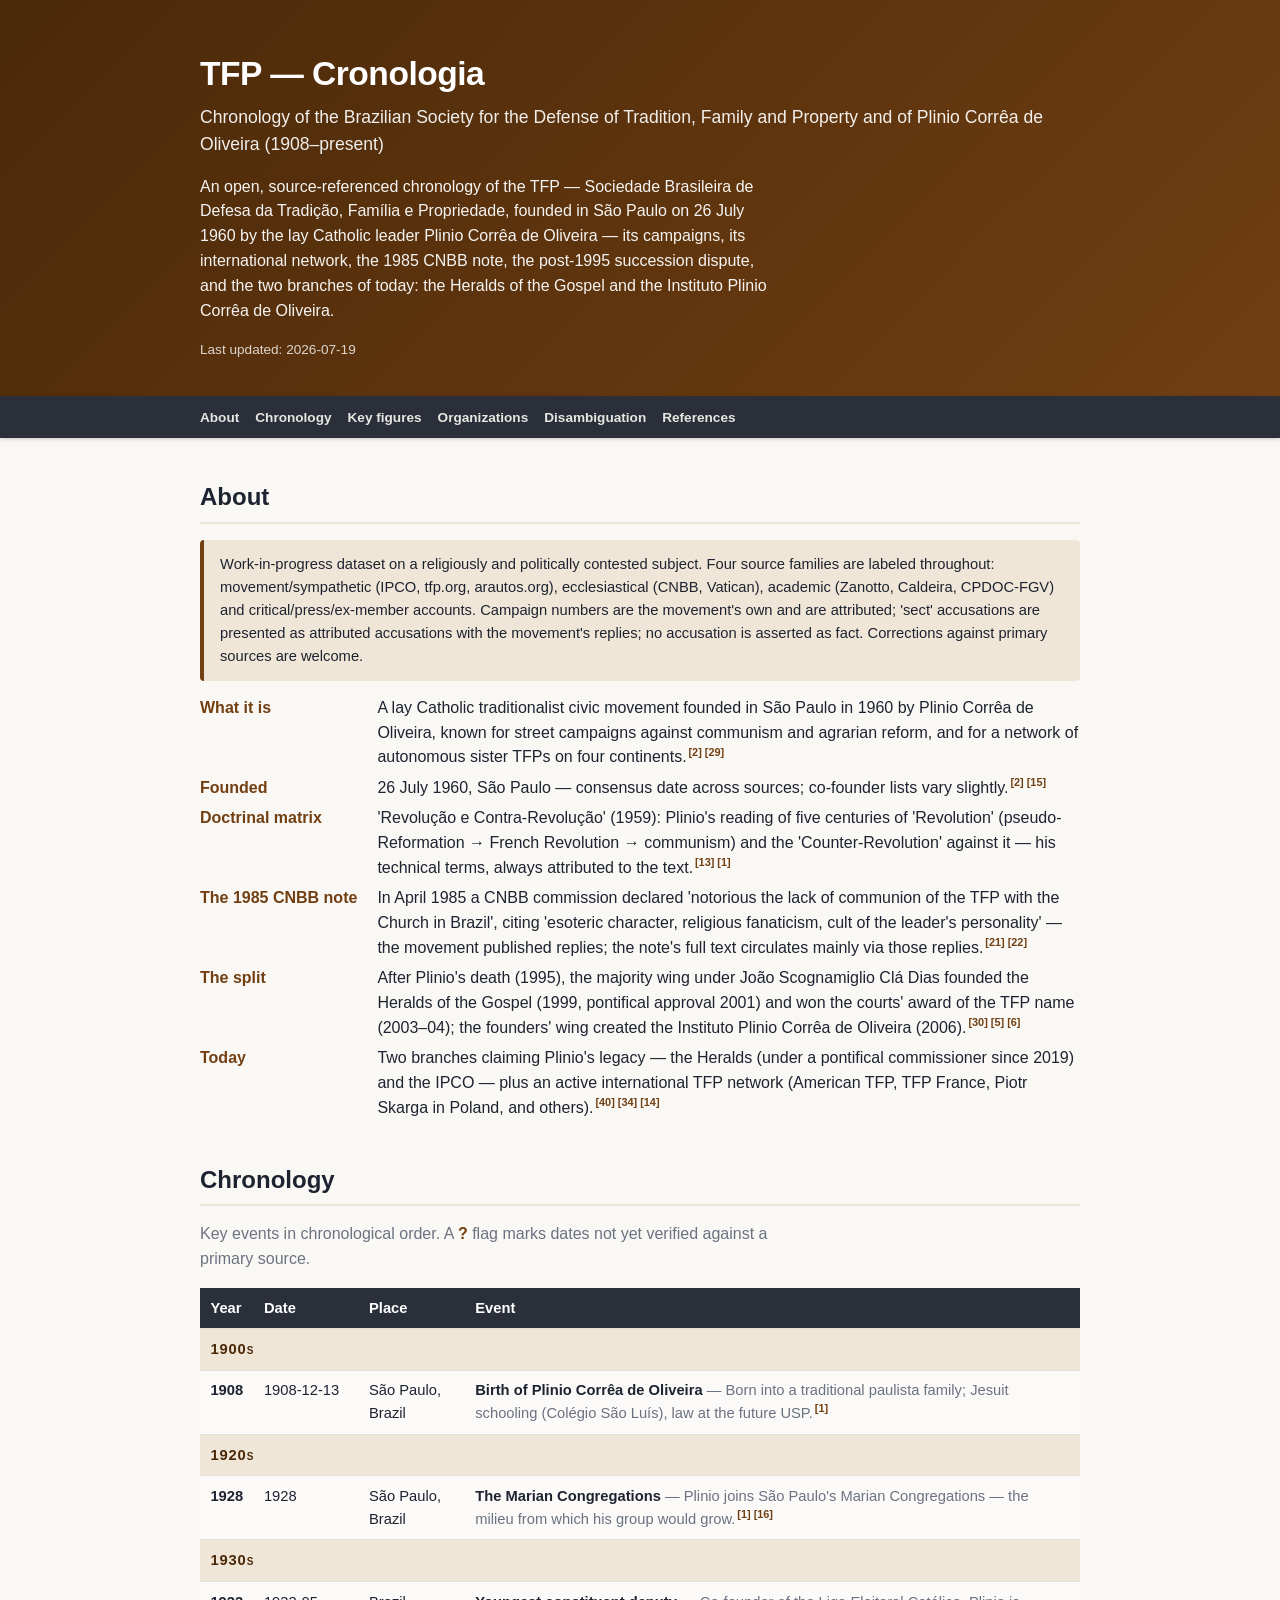
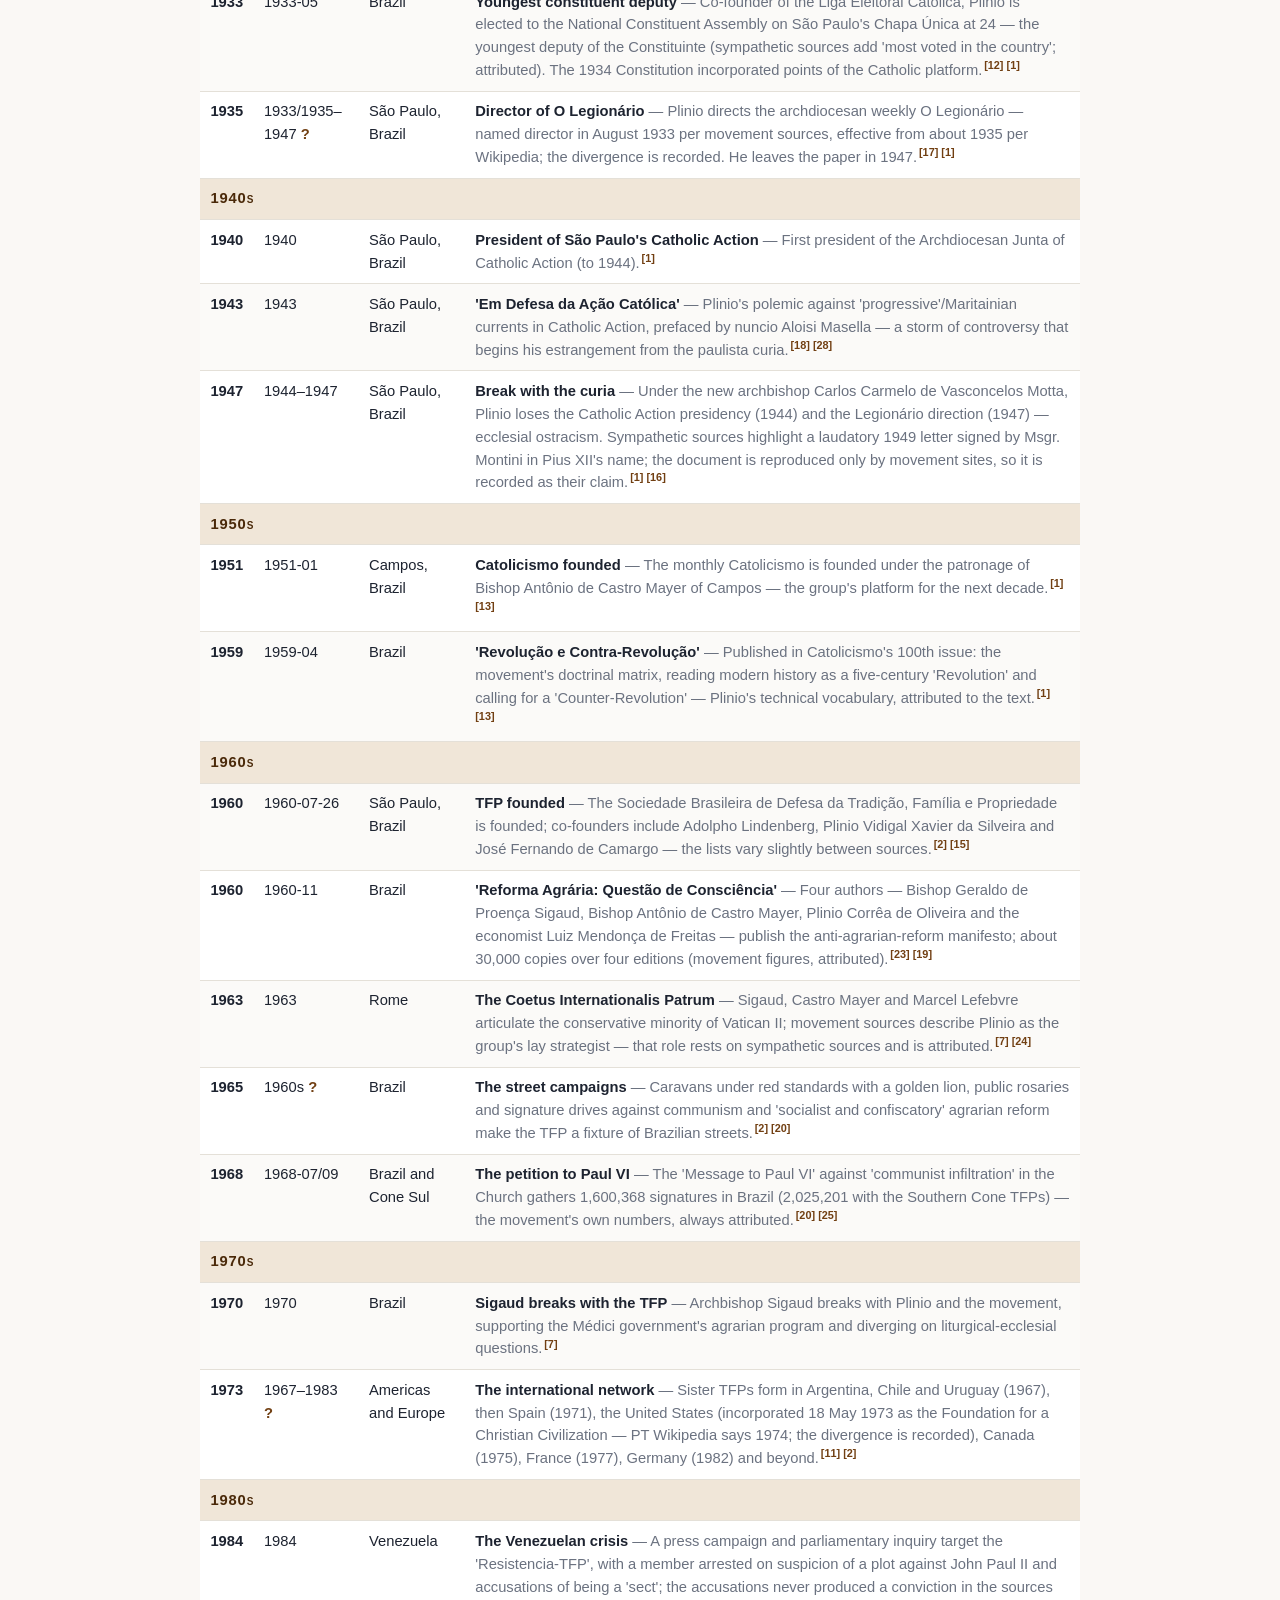
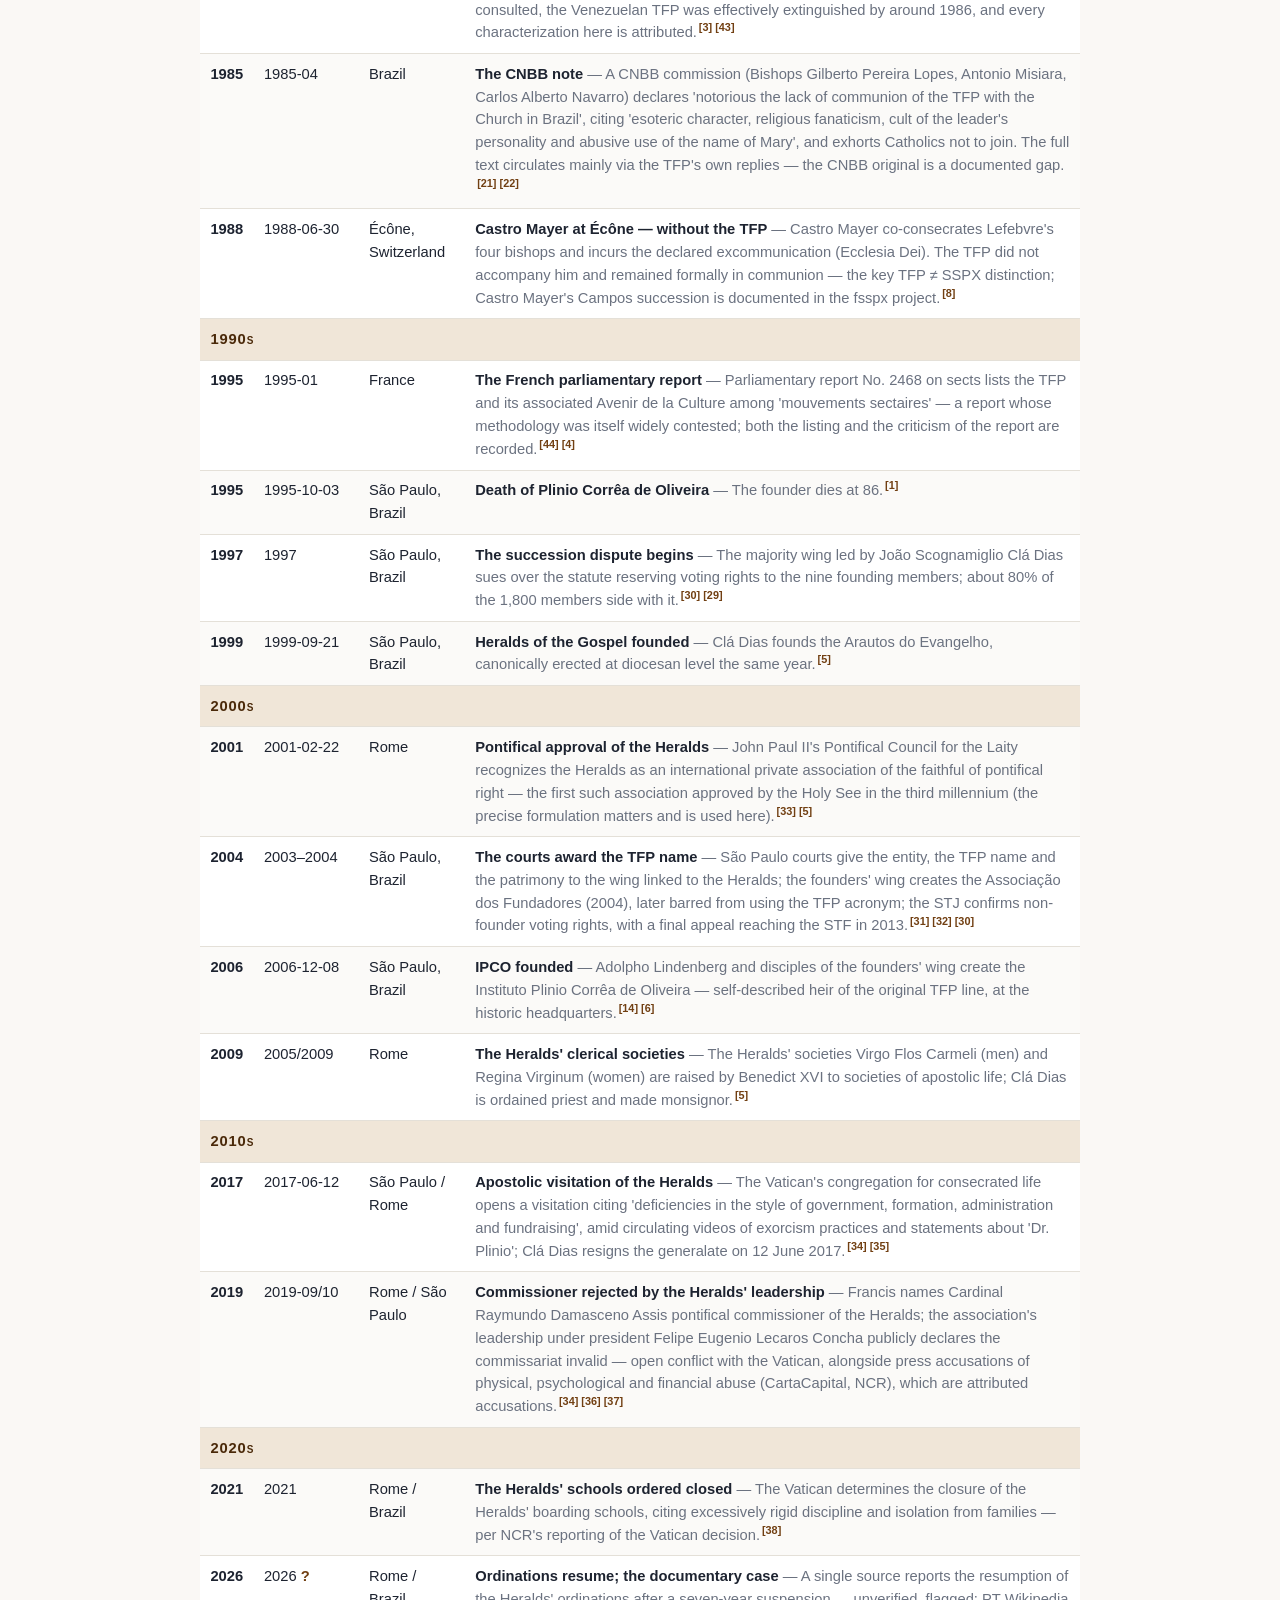
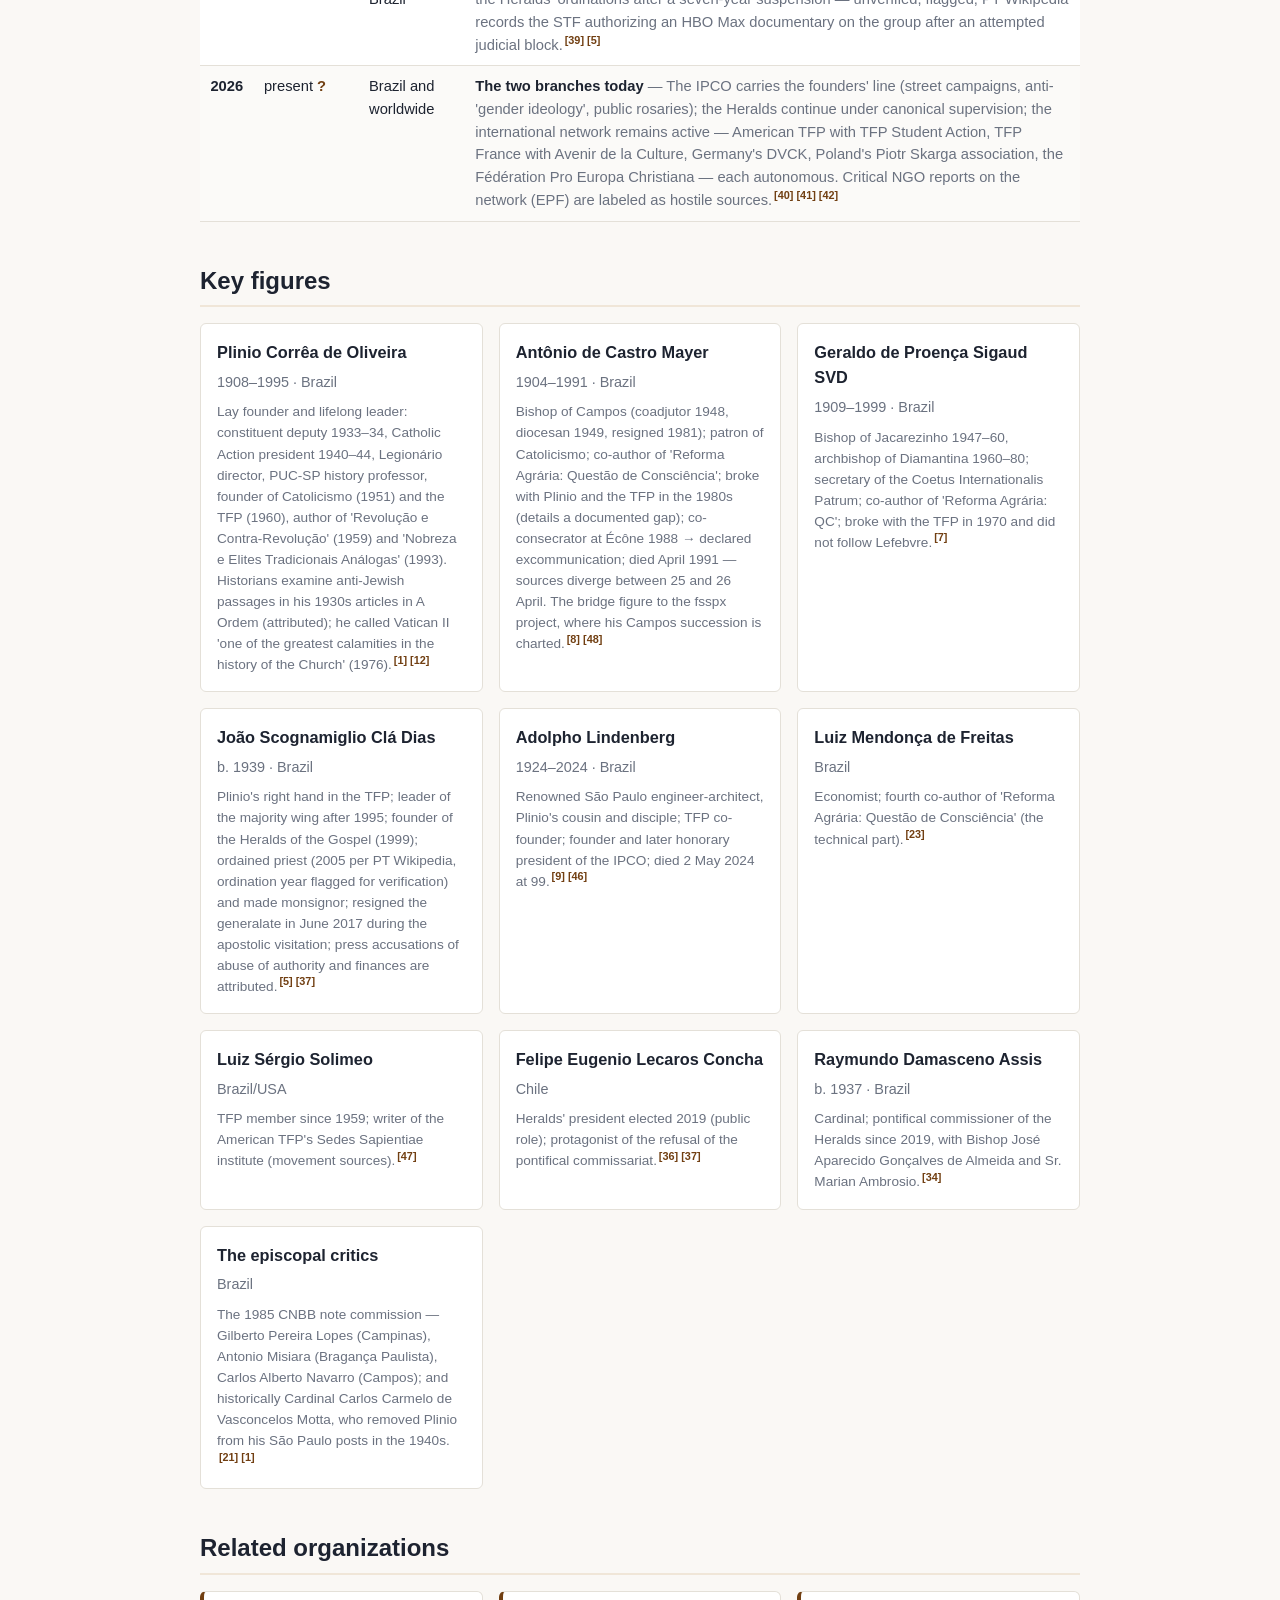
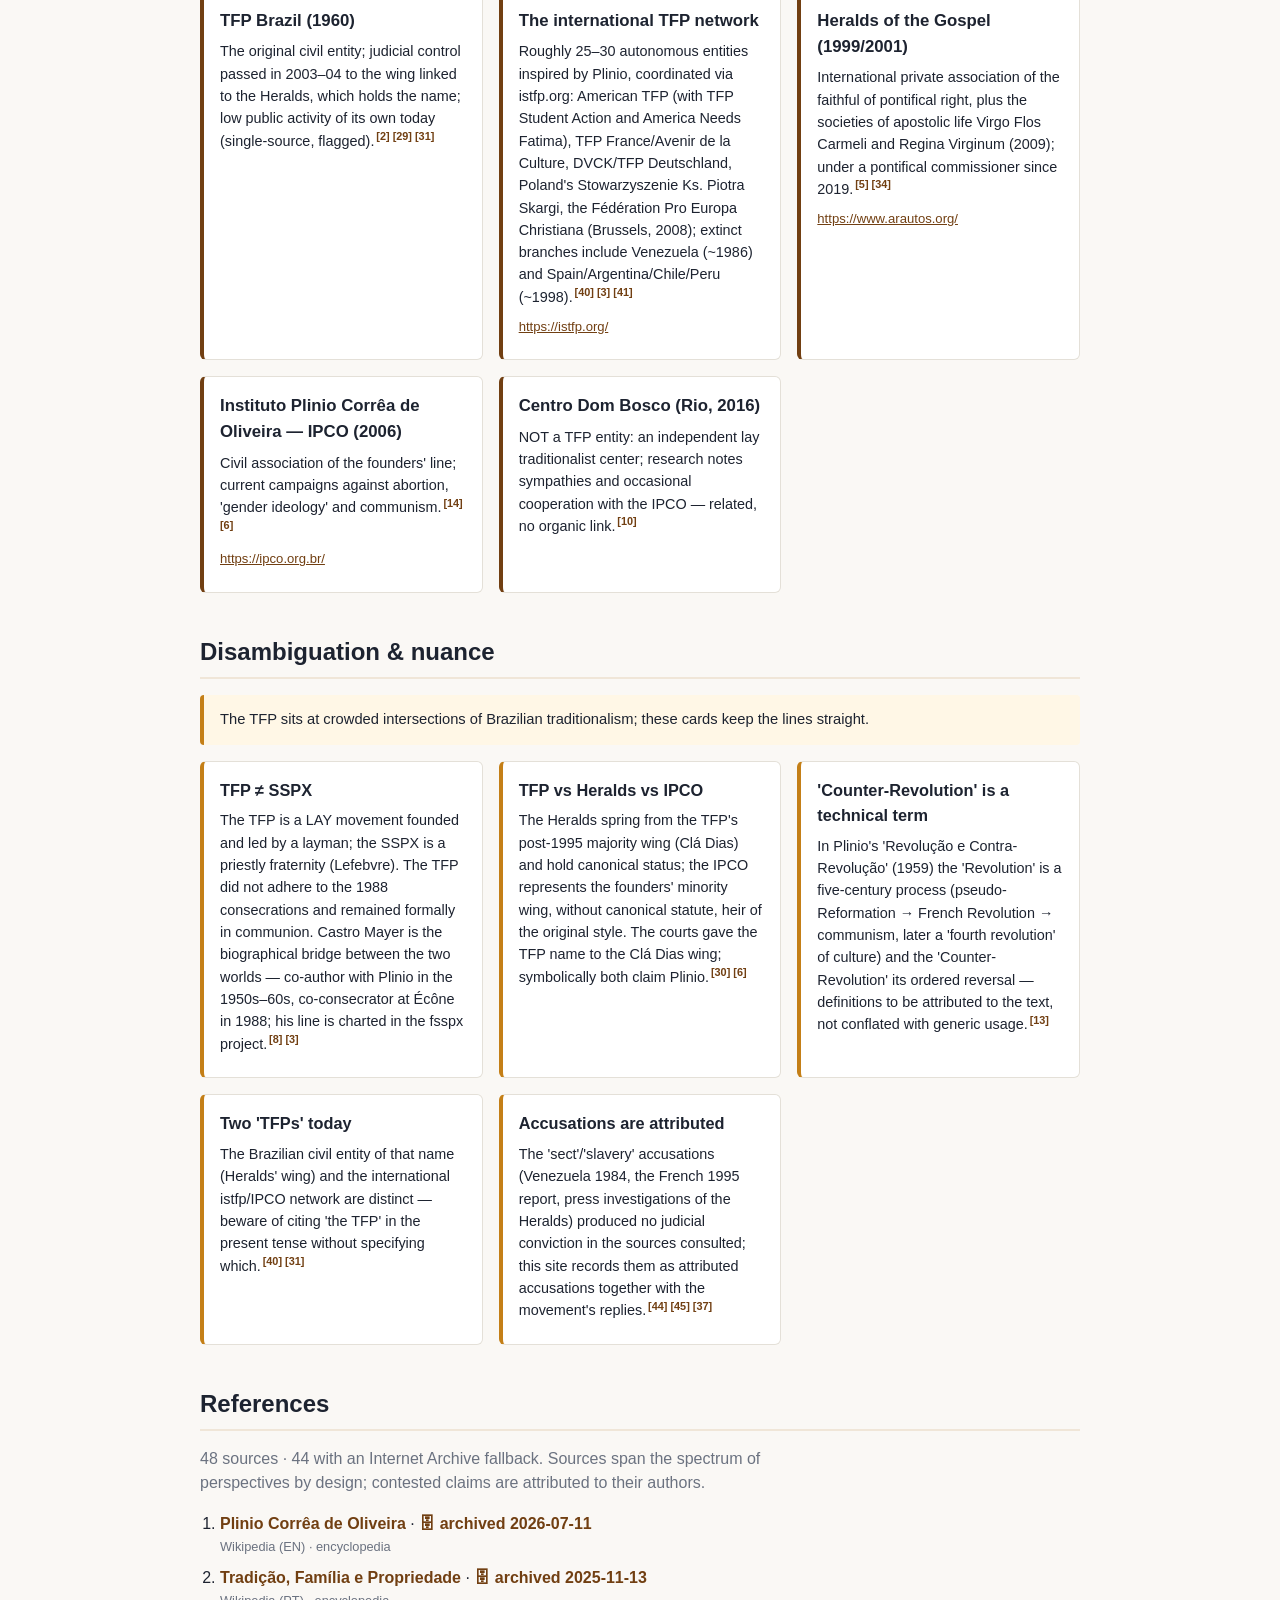
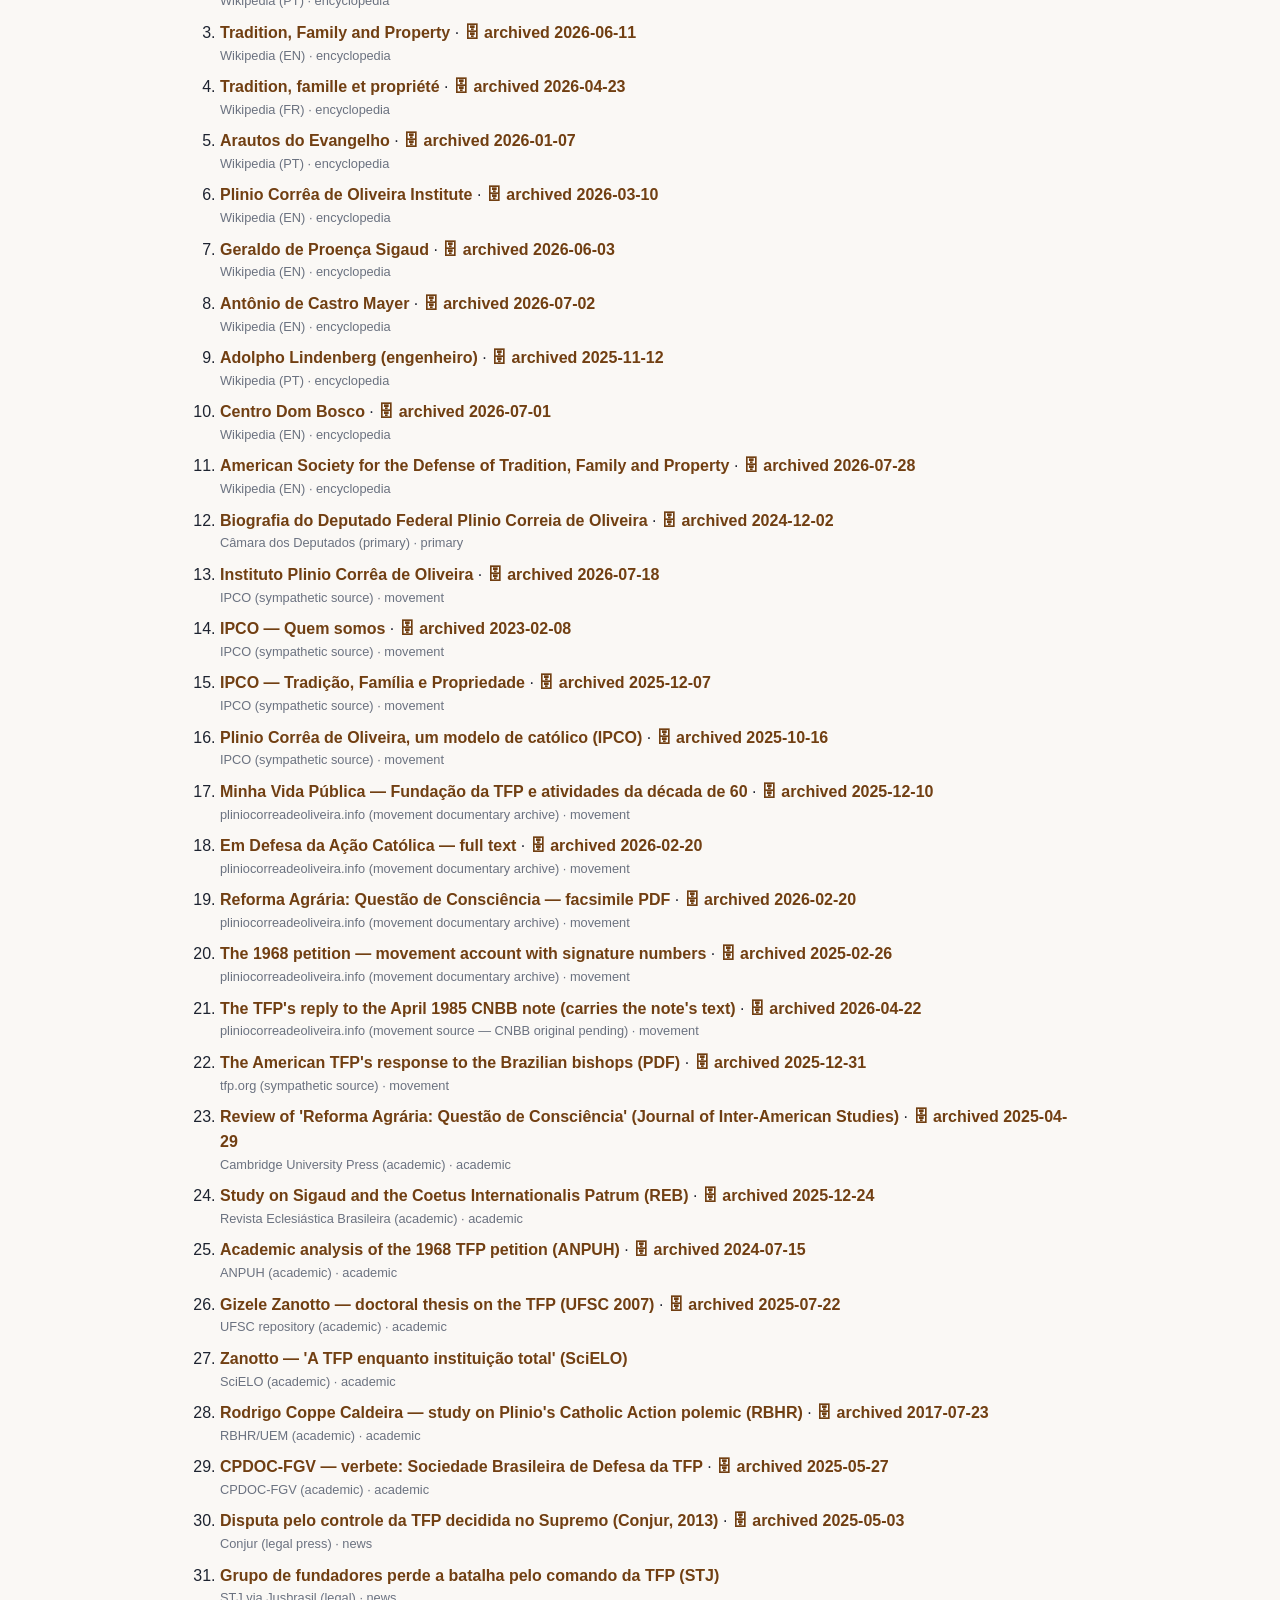
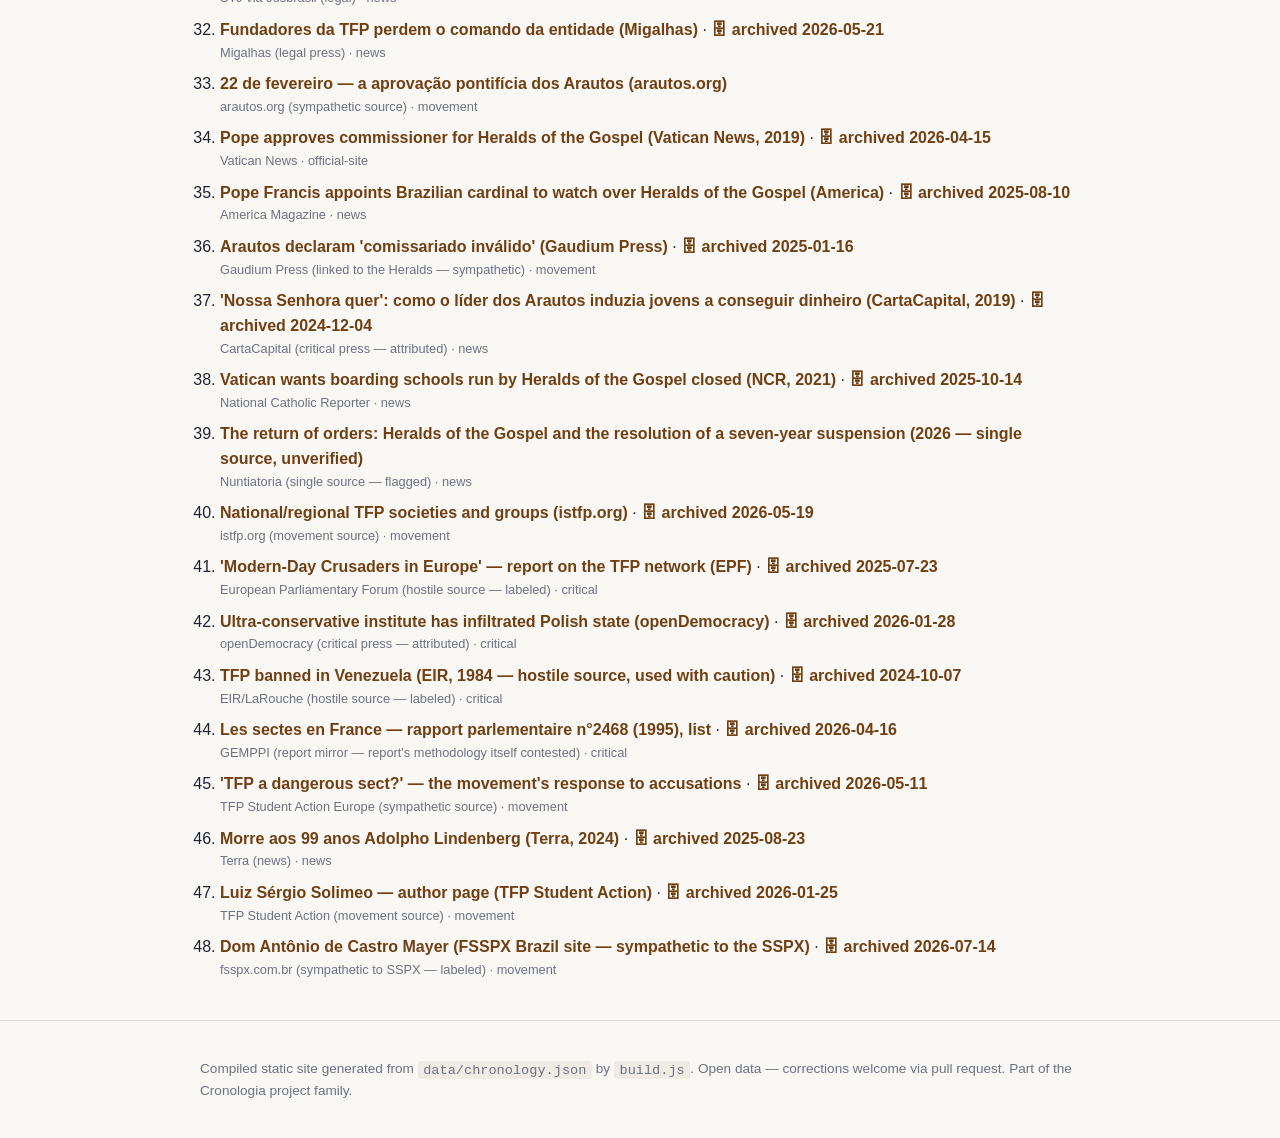
==== commit db4f0573: "Roll out the preservation + link-health pipeline from core/template (core#4, core#18) This repo had " ====
--- a/docs/index.html
+++ b/docs/index.html
@@ -411,111 +411,111 @@
 
     <section id="references">
       <h2>References</h2>
-      <p class="section-intro">48 sources. Sources span the
+      <p class="section-intro">48 sources · 44 with an Internet Archive fallback. Sources span the
       spectrum of perspectives by design; contested claims are attributed to their authors.</p>
       <ol class="references">
         <li id="ref-1">
-          <a href="https://en.wikipedia.org/wiki/Plinio_Corr%C3%AAa_de_Oliveira" rel="noopener noreferrer" target="_blank">Plinio Corrêa de Oliveira</a>
+          <a href="https://en.wikipedia.org/wiki/Plinio_Corr%C3%AAa_de_Oliveira" rel="noopener noreferrer" target="_blank">Plinio Corrêa de Oliveira</a> · <a class="archive-link" href="https://web.archive.org/web/20260711222251/https://en.wikipedia.org/wiki/Plinio_Corr%C3%AAa_de_Oliveira" rel="noopener noreferrer" target="_blank">🗄 archived 2026-07-11</a>
           <span class="ref-meta">Wikipedia (EN) · encyclopedia</span>
         </li>
         <li id="ref-2">
-          <a href="https://pt.wikipedia.org/wiki/Tradi%C3%A7%C3%A3o,_Fam%C3%ADlia_e_Propriedade" rel="noopener noreferrer" target="_blank">Tradição, Família e Propriedade</a>
+          <a href="https://pt.wikipedia.org/wiki/Tradi%C3%A7%C3%A3o,_Fam%C3%ADlia_e_Propriedade" rel="noopener noreferrer" target="_blank">Tradição, Família e Propriedade</a> · <a class="archive-link" href="https://web.archive.org/web/20251113045345/https://pt.wikipedia.org/wiki/Tradi%C3%A7%C3%A3o,_Fam%C3%ADlia_e_Propriedade" rel="noopener noreferrer" target="_blank">🗄 archived 2025-11-13</a>
           <span class="ref-meta">Wikipedia (PT) · encyclopedia</span>
         </li>
         <li id="ref-3">
-          <a href="https://en.wikipedia.org/wiki/Tradition,_Family_and_Property" rel="noopener noreferrer" target="_blank">Tradition, Family and Property</a>
+          <a href="https://en.wikipedia.org/wiki/Tradition,_Family_and_Property" rel="noopener noreferrer" target="_blank">Tradition, Family and Property</a> · <a class="archive-link" href="https://web.archive.org/web/20260611201544/https://en.wikipedia.org/wiki/Tradition,_Family_and_Property" rel="noopener noreferrer" target="_blank">🗄 archived 2026-06-11</a>
           <span class="ref-meta">Wikipedia (EN) · encyclopedia</span>
         </li>
         <li id="ref-4">
-          <a href="https://fr.wikipedia.org/wiki/Tradition,_famille_et_propri%C3%A9t%C3%A9" rel="noopener noreferrer" target="_blank">Tradition, famille et propriété</a>
+          <a href="https://fr.wikipedia.org/wiki/Tradition,_famille_et_propri%C3%A9t%C3%A9" rel="noopener noreferrer" target="_blank">Tradition, famille et propriété</a> · <a class="archive-link" href="https://web.archive.org/web/20260423015856/https://fr.wikipedia.org/wiki/Tradition,_famille_et_propri%C3%A9t%C3%A9" rel="noopener noreferrer" target="_blank">🗄 archived 2026-04-23</a>
           <span class="ref-meta">Wikipedia (FR) · encyclopedia</span>
         </li>
         <li id="ref-5">
-          <a href="https://pt.wikipedia.org/wiki/Arautos_do_Evangelho" rel="noopener noreferrer" target="_blank">Arautos do Evangelho</a>
+          <a href="https://pt.wikipedia.org/wiki/Arautos_do_Evangelho" rel="noopener noreferrer" target="_blank">Arautos do Evangelho</a> · <a class="archive-link" href="https://web.archive.org/web/20260107153814/https://pt.wikipedia.org/wiki/Arautos_do_Evangelho" rel="noopener noreferrer" target="_blank">🗄 archived 2026-01-07</a>
           <span class="ref-meta">Wikipedia (PT) · encyclopedia</span>
         </li>
         <li id="ref-6">
-          <a href="https://en.wikipedia.org/wiki/Plinio_Corr%C3%AAa_de_Oliveira_Institute" rel="noopener noreferrer" target="_blank">Plinio Corrêa de Oliveira Institute</a>
+          <a href="https://en.wikipedia.org/wiki/Plinio_Corr%C3%AAa_de_Oliveira_Institute" rel="noopener noreferrer" target="_blank">Plinio Corrêa de Oliveira Institute</a> · <a class="archive-link" href="https://web.archive.org/web/20260310154409/https://en.wikipedia.org/wiki/Plinio_Corr%C3%AAa_de_Oliveira_Institute" rel="noopener noreferrer" target="_blank">🗄 archived 2026-03-10</a>
           <span class="ref-meta">Wikipedia (EN) · encyclopedia</span>
         </li>
         <li id="ref-7">
-          <a href="https://en.wikipedia.org/wiki/Geraldo_de_Proen%C3%A7a_Sigaud" rel="noopener noreferrer" target="_blank">Geraldo de Proença Sigaud</a>
+          <a href="https://en.wikipedia.org/wiki/Geraldo_de_Proen%C3%A7a_Sigaud" rel="noopener noreferrer" target="_blank">Geraldo de Proença Sigaud</a> · <a class="archive-link" href="https://web.archive.org/web/20260603001713/https://en.wikipedia.org/wiki/Geraldo_de_Proen%C3%A7a_Sigaud" rel="noopener noreferrer" target="_blank">🗄 archived 2026-06-03</a>
           <span class="ref-meta">Wikipedia (EN) · encyclopedia</span>
         </li>
         <li id="ref-8">
-          <a href="https://en.wikipedia.org/wiki/Ant%C3%B4nio_de_Castro_Mayer" rel="noopener noreferrer" target="_blank">Antônio de Castro Mayer</a>
+          <a href="https://en.wikipedia.org/wiki/Ant%C3%B4nio_de_Castro_Mayer" rel="noopener noreferrer" target="_blank">Antônio de Castro Mayer</a> · <a class="archive-link" href="https://web.archive.org/web/20260702144704/https://en.wikipedia.org/wiki/Ant%C3%B4nio_de_Castro_Mayer" rel="noopener noreferrer" target="_blank">🗄 archived 2026-07-02</a>
           <span class="ref-meta">Wikipedia (EN) · encyclopedia</span>
         </li>
         <li id="ref-9">
-          <a href="https://pt.wikipedia.org/wiki/Adolpho_Lindenberg_(engenheiro)" rel="noopener noreferrer" target="_blank">Adolpho Lindenberg (engenheiro)</a>
+          <a href="https://pt.wikipedia.org/wiki/Adolpho_Lindenberg_(engenheiro)" rel="noopener noreferrer" target="_blank">Adolpho Lindenberg (engenheiro)</a> · <a class="archive-link" href="https://web.archive.org/web/20251112144738/https://pt.wikipedia.org/wiki/Adolpho_Lindenberg_(engenheiro)" rel="noopener noreferrer" target="_blank">🗄 archived 2025-11-12</a>
           <span class="ref-meta">Wikipedia (PT) · encyclopedia</span>
         </li>
         <li id="ref-10">
-          <a href="https://en.wikipedia.org/wiki/Centro_Dom_Bosco" rel="noopener noreferrer" target="_blank">Centro Dom Bosco</a>
+          <a href="https://en.wikipedia.org/wiki/Centro_Dom_Bosco" rel="noopener noreferrer" target="_blank">Centro Dom Bosco</a> · <a class="archive-link" href="https://web.archive.org/web/20260701215451/https://en.wikipedia.org/wiki/Centro_Dom_Bosco" rel="noopener noreferrer" target="_blank">🗄 archived 2026-07-01</a>
           <span class="ref-meta">Wikipedia (EN) · encyclopedia</span>
         </li>
         <li id="ref-11">
-          <a href="https://en.wikipedia.org/wiki/American_Society_for_the_Defense_of_Tradition,_Family_and_Property" rel="noopener noreferrer" target="_blank">American Society for the Defense of Tradition, Family and Property</a>
+          <a href="https://en.wikipedia.org/wiki/American_Society_for_the_Defense_of_Tradition,_Family_and_Property" rel="noopener noreferrer" target="_blank">American Society for the Defense of Tradition, Family and Property</a> · <a class="archive-link" href="https://web.archive.org/web/20260728111653/https://en.wikipedia.org/wiki/American_Society_for_the_Defense_of_Tradition,_Family_and_Property" rel="noopener noreferrer" target="_blank">🗄 archived 2026-07-28</a>
           <span class="ref-meta">Wikipedia (EN) · encyclopedia</span>
         </li>
         <li id="ref-12">
-          <a href="https://www.camara.leg.br/deputados/4634/biografia" rel="noopener noreferrer" target="_blank">Biografia do Deputado Federal Plinio Correia de Oliveira</a>
+          <a href="https://www.camara.leg.br/deputados/4634/biografia" rel="noopener noreferrer" target="_blank">Biografia do Deputado Federal Plinio Correia de Oliveira</a> · <a class="archive-link" href="https://web.archive.org/web/20241202031256/https://www.camara.leg.br/deputados/4634/biografia" rel="noopener noreferrer" target="_blank">🗄 archived 2024-12-02</a>
           <span class="ref-meta">Câmara dos Deputados (primary) · primary</span>
         </li>
         <li id="ref-13">
-          <a href="https://ipco.org.br/" rel="noopener noreferrer" target="_blank">Instituto Plinio Corrêa de Oliveira</a>
+          <a href="https://ipco.org.br/" rel="noopener noreferrer" target="_blank">Instituto Plinio Corrêa de Oliveira</a> · <a class="archive-link" href="https://web.archive.org/web/20260718215833/https://ipco.org.br/" rel="noopener noreferrer" target="_blank">🗄 archived 2026-07-18</a>
           <span class="ref-meta">IPCO (sympathetic source) · movement</span>
         </li>
         <li id="ref-14">
-          <a href="https://ipco.org.br/quem-somos/" rel="noopener noreferrer" target="_blank">IPCO — Quem somos</a>
+          <a href="https://ipco.org.br/quem-somos/" rel="noopener noreferrer" target="_blank">IPCO — Quem somos</a> · <a class="archive-link" href="https://web.archive.org/web/20230208213244/https://ipco.org.br/quem-somos/" rel="noopener noreferrer" target="_blank">🗄 archived 2023-02-08</a>
           <span class="ref-meta">IPCO (sympathetic source) · movement</span>
         </li>
         <li id="ref-15">
-          <a href="https://ipco.org.br/tradicao-familia-propriedade/" rel="noopener noreferrer" target="_blank">IPCO — Tradição, Família e Propriedade</a>
+          <a href="https://ipco.org.br/tradicao-familia-propriedade/" rel="noopener noreferrer" target="_blank">IPCO — Tradição, Família e Propriedade</a> · <a class="archive-link" href="https://web.archive.org/web/20251207024436/https://ipco.org.br/tradicao-familia-propriedade/" rel="noopener noreferrer" target="_blank">🗄 archived 2025-12-07</a>
           <span class="ref-meta">IPCO (sympathetic source) · movement</span>
         </li>
         <li id="ref-16">
-          <a href="https://ipco.org.br/plinio-correa-de-oliveira-um-modelo-de-catolico-para-nossos-dias/" rel="noopener noreferrer" target="_blank">Plinio Corrêa de Oliveira, um modelo de católico (IPCO)</a>
+          <a href="https://ipco.org.br/plinio-correa-de-oliveira-um-modelo-de-catolico-para-nossos-dias/" rel="noopener noreferrer" target="_blank">Plinio Corrêa de Oliveira, um modelo de católico (IPCO)</a> · <a class="archive-link" href="https://web.archive.org/web/20251016074347/https://ipco.org.br/plinio-correa-de-oliveira-um-modelo-de-catolico-para-nossos-dias/" rel="noopener noreferrer" target="_blank">🗄 archived 2025-10-16</a>
           <span class="ref-meta">IPCO (sympathetic source) · movement</span>
         </li>
         <li id="ref-17">
-          <a href="https://www.pliniocorreadeoliveira.info/Minha_Vida_publica/MVP_12_Fundacao_da_TFP_atividades_decada_60.htm" rel="noopener noreferrer" target="_blank">Minha Vida Pública — Fundação da TFP e atividades da década de 60</a>
+          <a href="https://www.pliniocorreadeoliveira.info/Minha_Vida_publica/MVP_12_Fundacao_da_TFP_atividades_decada_60.htm" rel="noopener noreferrer" target="_blank">Minha Vida Pública — Fundação da TFP e atividades da década de 60</a> · <a class="archive-link" href="https://web.archive.org/web/20251210202355/https://www.pliniocorreadeoliveira.info/Minha_Vida_publica/MVP_12_Fundacao_da_TFP_atividades_decada_60.htm" rel="noopener noreferrer" target="_blank">🗄 archived 2025-12-10</a>
           <span class="ref-meta">pliniocorreadeoliveira.info (movement documentary archive) · movement</span>
         </li>
         <li id="ref-18">
-          <a href="https://www.pliniocorreadeoliveira.info/ED_0000Indice.htm" rel="noopener noreferrer" target="_blank">Em Defesa da Ação Católica — full text</a>
+          <a href="https://www.pliniocorreadeoliveira.info/ED_0000Indice.htm" rel="noopener noreferrer" target="_blank">Em Defesa da Ação Católica — full text</a> · <a class="archive-link" href="https://web.archive.org/web/20260220051527/https://www.pliniocorreadeoliveira.info/ED_0000Indice.htm" rel="noopener noreferrer" target="_blank">🗄 archived 2026-02-20</a>
           <span class="ref-meta">pliniocorreadeoliveira.info (movement documentary archive) · movement</span>
         </li>
         <li id="ref-19">
-          <a href="https://www.pliniocorreadeoliveira.info/livros/1960%20-%20ReformaAgrariaQuestConci%C3%AAncia.pdf" rel="noopener noreferrer" target="_blank">Reforma Agrária: Questão de Consciência — facsimile PDF</a>
+          <a href="https://www.pliniocorreadeoliveira.info/livros/1960%20-%20ReformaAgrariaQuestConci%C3%AAncia.pdf" rel="noopener noreferrer" target="_blank">Reforma Agrária: Questão de Consciência — facsimile PDF</a> · <a class="archive-link" href="https://web.archive.org/web/20260220051540/https://www.pliniocorreadeoliveira.info/livros/1960%20-%20ReformaAgrariaQuestConci%C3%AAncia.pdf" rel="noopener noreferrer" target="_blank">🗄 archived 2026-02-20</a>
           <span class="ref-meta">pliniocorreadeoliveira.info (movement documentary archive) · movement</span>
         </li>
         <li id="ref-20">
-          <a href="https://www.pliniocorreadeoliveira.info/Gesta_020201.htm" rel="noopener noreferrer" target="_blank">The 1968 petition — movement account with signature numbers</a>
+          <a href="https://www.pliniocorreadeoliveira.info/Gesta_020201.htm" rel="noopener noreferrer" target="_blank">The 1968 petition — movement account with signature numbers</a> · <a class="archive-link" href="https://web.archive.org/web/20250226140614/https://www.pliniocorreadeoliveira.info/Gesta_020201.htm" rel="noopener noreferrer" target="_blank">🗄 archived 2025-02-26</a>
           <span class="ref-meta">pliniocorreadeoliveira.info (movement documentary archive) · movement</span>
         </li>
         <li id="ref-21">
-          <a href="https://www.pliniocorreadeoliveira.info/MNF_850423_nota_cnbb.htm" rel="noopener noreferrer" target="_blank">The TFP&#39;s reply to the April 1985 CNBB note (carries the note&#39;s text)</a>
+          <a href="https://www.pliniocorreadeoliveira.info/MNF_850423_nota_cnbb.htm" rel="noopener noreferrer" target="_blank">The TFP&#39;s reply to the April 1985 CNBB note (carries the note&#39;s text)</a> · <a class="archive-link" href="https://web.archive.org/web/20260422233655/https://www.pliniocorreadeoliveira.info/MNF_850423_nota_cnbb.htm" rel="noopener noreferrer" target="_blank">🗄 archived 2026-04-22</a>
           <span class="ref-meta">pliniocorreadeoliveira.info (movement source — CNBB original pending) · movement</span>
         </li>
         <li id="ref-22">
-          <a href="https://www.tfp.org/ref/NCBB-BrazilianTFP.pdf" rel="noopener noreferrer" target="_blank">The American TFP&#39;s response to the Brazilian bishops (PDF)</a>
+          <a href="https://www.tfp.org/ref/NCBB-BrazilianTFP.pdf" rel="noopener noreferrer" target="_blank">The American TFP&#39;s response to the Brazilian bishops (PDF)</a> · <a class="archive-link" href="https://web.archive.org/web/20251231133129/https://www.tfp.org/ref/NCBB-BrazilianTFP.pdf" rel="noopener noreferrer" target="_blank">🗄 archived 2025-12-31</a>
           <span class="ref-meta">tfp.org (sympathetic source) · movement</span>
         </li>
         <li id="ref-23">
-          <a href="https://www.cambridge.org/core/journals/journal-of-inter-american-studies/article/abs/[base64]/5D42A5CF65C920D76DDFD60E922E8314" rel="noopener noreferrer" target="_blank">Review of &#39;Reforma Agrária: Questão de Consciência&#39; (Journal of Inter-American Studies)</a>
+          <a href="https://www.cambridge.org/core/journals/journal-of-inter-american-studies/article/abs/[base64]/5D42A5CF65C920D76DDFD60E922E8314" rel="noopener noreferrer" target="_blank">Review of &#39;Reforma Agrária: Questão de Consciência&#39; (Journal of Inter-American Studies)</a> · <a class="archive-link" href="https://web.archive.org/web/20250429201111/https://www.cambridge.org/core/journals/journal-of-inter-american-studies/article/abs/[base64]/5D42A5CF65C920D76DDFD60E922E8314" rel="noopener noreferrer" target="_blank">🗄 archived 2025-04-29</a>
           <span class="ref-meta">Cambridge University Press (academic) · academic</span>
         </li>
         <li id="ref-24">
-          <a href="https://reb.itf.edu.br/reb/article/view/1033" rel="noopener noreferrer" target="_blank">Study on Sigaud and the Coetus Internationalis Patrum (REB)</a>
+          <a href="https://reb.itf.edu.br/reb/article/view/1033" rel="noopener noreferrer" target="_blank">Study on Sigaud and the Coetus Internationalis Patrum (REB)</a> · <a class="archive-link" href="https://web.archive.org/web/20251224102246/https://reb.itf.edu.br/reb/article/view/1033" rel="noopener noreferrer" target="_blank">🗄 archived 2025-12-24</a>
           <span class="ref-meta">Revista Eclesiástica Brasileira (academic) · academic</span>
         </li>
         <li id="ref-25">
-          <a href="https://anpuh.org.br/uploads/anais-simposios/pdf/2019-01/1548772192_59829fcd8809e50ebb2d1f0fafe368d2.pdf" rel="noopener noreferrer" target="_blank">Academic analysis of the 1968 TFP petition (ANPUH)</a>
+          <a href="https://anpuh.org.br/uploads/anais-simposios/pdf/2019-01/1548772192_59829fcd8809e50ebb2d1f0fafe368d2.pdf" rel="noopener noreferrer" target="_blank">Academic analysis of the 1968 TFP petition (ANPUH)</a> · <a class="archive-link" href="https://web.archive.org/web/20240715015500/https://anpuh.org.br/uploads/anais-simposios/pdf/2019-01/1548772192_59829fcd8809e50ebb2d1f0fafe368d2.pdf" rel="noopener noreferrer" target="_blank">🗄 archived 2024-07-15</a>
           <span class="ref-meta">ANPUH (academic) · academic</span>
         </li>
         <li id="ref-26">
-          <a href="https://repositorio.ufsc.br/xmlui/handle/123456789/89747" rel="noopener noreferrer" target="_blank">Gizele Zanotto — doctoral thesis on the TFP (UFSC 2007)</a>
+          <a href="https://repositorio.ufsc.br/xmlui/handle/123456789/89747" rel="noopener noreferrer" target="_blank">Gizele Zanotto — doctoral thesis on the TFP (UFSC 2007)</a> · <a class="archive-link" href="https://web.archive.org/web/20250722145358/https://repositorio.ufsc.br/xmlui/handle/123456789/89747" rel="noopener noreferrer" target="_blank">🗄 archived 2025-07-22</a>
           <span class="ref-meta">UFSC repository (academic) · academic</span>
         </li>
         <li id="ref-27">
@@ -523,15 +523,15 @@
           <span class="ref-meta">SciELO (academic) · academic</span>
         </li>
         <li id="ref-28">
-          <a href="https://periodicos.uem.br/ojs/index.php/RbhrAnpuh/article/view/22629" rel="noopener noreferrer" target="_blank">Rodrigo Coppe Caldeira — study on Plinio&#39;s Catholic Action polemic (RBHR)</a>
+          <a href="https://periodicos.uem.br/ojs/index.php/RbhrAnpuh/article/view/22629" rel="noopener noreferrer" target="_blank">Rodrigo Coppe Caldeira — study on Plinio&#39;s Catholic Action polemic (RBHR)</a> · <a class="archive-link" href="https://web.archive.org/web/20170723031437/http://periodicos.uem.br:80/ojs/index.php/RbhrAnpuh/article/view/22629" rel="noopener noreferrer" target="_blank">🗄 archived 2017-07-23</a>
           <span class="ref-meta">RBHR/UEM (academic) · academic</span>
         </li>
         <li id="ref-29">
-          <a href="https://www18.fgv.br/cpdoc/acervo/dicionarios/verbete-tematico/sociedade-brasileira-de-defesa-da-tradicao-familia-e-propriedade" rel="noopener noreferrer" target="_blank">CPDOC-FGV — verbete: Sociedade Brasileira de Defesa da TFP</a>
+          <a href="https://www18.fgv.br/cpdoc/acervo/dicionarios/verbete-tematico/sociedade-brasileira-de-defesa-da-tradicao-familia-e-propriedade" rel="noopener noreferrer" target="_blank">CPDOC-FGV — verbete: Sociedade Brasileira de Defesa da TFP</a> · <a class="archive-link" href="https://web.archive.org/web/20250527031324/https://www18.fgv.br/cpdoc/acervo/dicionarios/verbete-tematico/sociedade-brasileira-de-defesa-da-tradicao-familia-e-propriedade" rel="noopener noreferrer" target="_blank">🗄 archived 2025-05-27</a>
           <span class="ref-meta">CPDOC-FGV (academic) · academic</span>
         </li>
         <li id="ref-30">
-          <a href="https://www.conjur.com.br/2013-mar-11/disputa-controle-tfp-decidida-supremo/" rel="noopener noreferrer" target="_blank">Disputa pelo controle da TFP decidida no Supremo (Conjur, 2013)</a>
+          <a href="https://www.conjur.com.br/2013-mar-11/disputa-controle-tfp-decidida-supremo/" rel="noopener noreferrer" target="_blank">Disputa pelo controle da TFP decidida no Supremo (Conjur, 2013)</a> · <a class="archive-link" href="https://web.archive.org/web/20250503065408/https://www.conjur.com.br/2013-mar-11/disputa-controle-tfp-decidida-supremo/" rel="noopener noreferrer" target="_blank">🗄 archived 2025-05-03</a>
           <span class="ref-meta">Conjur (legal press) · news</span>
         </li>
         <li id="ref-31">
@@ -539,7 +539,7 @@
           <span class="ref-meta">STJ via Jusbrasil (legal) · news</span>
         </li>
         <li id="ref-32">
-          <a href="https://www.migalhas.com.br/quentes/152655/fundadores-da-tfp-perdem-o-comando-da-entidade" rel="noopener noreferrer" target="_blank">Fundadores da TFP perdem o comando da entidade (Migalhas)</a>
+          <a href="https://www.migalhas.com.br/quentes/152655/fundadores-da-tfp-perdem-o-comando-da-entidade" rel="noopener noreferrer" target="_blank">Fundadores da TFP perdem o comando da entidade (Migalhas)</a> · <a class="archive-link" href="https://web.archive.org/web/20260521114559/https://www.migalhas.com.br/quentes/152655/fundadores-da-tfp-perdem-o-comando-da-entidade" rel="noopener noreferrer" target="_blank">🗄 archived 2026-05-21</a>
           <span class="ref-meta">Migalhas (legal press) · news</span>
         </li>
         <li id="ref-33">
@@ -547,23 +547,23 @@
           <span class="ref-meta">arautos.org (sympathetic source) · movement</span>
         </li>
         <li id="ref-34">
-          <a href="https://www.vaticannews.va/en/vatican-city/news/2019-09/pope-approves-commissioner-heralds-gospel.html" rel="noopener noreferrer" target="_blank">Pope approves commissioner for Heralds of the Gospel (Vatican News, 2019)</a>
+          <a href="https://www.vaticannews.va/en/vatican-city/news/2019-09/pope-approves-commissioner-heralds-gospel.html" rel="noopener noreferrer" target="_blank">Pope approves commissioner for Heralds of the Gospel (Vatican News, 2019)</a> · <a class="archive-link" href="https://web.archive.org/web/20260415043657/https://www.vaticannews.va/en/vatican-city/news/2019-09/pope-approves-commissioner-heralds-gospel.html" rel="noopener noreferrer" target="_blank">🗄 archived 2026-04-15</a>
           <span class="ref-meta">Vatican News · official-site</span>
         </li>
         <li id="ref-35">
-          <a href="https://www.americamagazine.org/faith/2019/10/01/pope-francis-appoints-brazilian-cardinal-watch-over-heralds-gospel/" rel="noopener noreferrer" target="_blank">Pope Francis appoints Brazilian cardinal to watch over Heralds of the Gospel (America)</a>
+          <a href="https://www.americamagazine.org/faith/2019/10/01/pope-francis-appoints-brazilian-cardinal-watch-over-heralds-gospel/" rel="noopener noreferrer" target="_blank">Pope Francis appoints Brazilian cardinal to watch over Heralds of the Gospel (America)</a> · <a class="archive-link" href="https://web.archive.org/web/20250810003808/https://www.americamagazine.org/faith/2019/10/01/pope-francis-appoints-brazilian-cardinal-watch-over-heralds-gospel/" rel="noopener noreferrer" target="_blank">🗄 archived 2025-08-10</a>
           <span class="ref-meta">America Magazine · news</span>
         </li>
         <li id="ref-36">
-          <a href="https://gaudiumpress.org/content/105712-ARAUTOS-DO-EVANGELHO-DECLARAM---ldquo-COMISSARIADO-INVALIDO-rdquo-/" rel="noopener noreferrer" target="_blank">Arautos declaram &#39;comissariado inválido&#39; (Gaudium Press)</a>
+          <a href="https://gaudiumpress.org/content/105712-ARAUTOS-DO-EVANGELHO-DECLARAM---ldquo-COMISSARIADO-INVALIDO-rdquo-/" rel="noopener noreferrer" target="_blank">Arautos declaram &#39;comissariado inválido&#39; (Gaudium Press)</a> · <a class="archive-link" href="https://web.archive.org/web/20250116183618/https://gaudiumpress.org/content/105712-ARAUTOS-DO-EVANGELHO-DECLARAM---ldquo-COMISSARIADO-INVALIDO-rdquo-/" rel="noopener noreferrer" target="_blank">🗄 archived 2025-01-16</a>
           <span class="ref-meta">Gaudium Press (linked to the Heralds — sympathetic) · movement</span>
         </li>
         <li id="ref-37">
-          <a href="https://www.cartacapital.com.br/sociedade/nossa-senhora-quer-como-o-lider-dos-arautos-induzia-jovens-a-conseguir-dinheiro/" rel="noopener noreferrer" target="_blank">&#39;Nossa Senhora quer&#39;: como o líder dos Arautos induzia jovens a conseguir dinheiro (CartaCapital, 2019)</a>
+          <a href="https://www.cartacapital.com.br/sociedade/nossa-senhora-quer-como-o-lider-dos-arautos-induzia-jovens-a-conseguir-dinheiro/" rel="noopener noreferrer" target="_blank">&#39;Nossa Senhora quer&#39;: como o líder dos Arautos induzia jovens a conseguir dinheiro (CartaCapital, 2019)</a> · <a class="archive-link" href="https://web.archive.org/web/20241204022516/https://www.cartacapital.com.br/sociedade/nossa-senhora-quer-como-o-lider-dos-arautos-induzia-jovens-a-conseguir-dinheiro/" rel="noopener noreferrer" target="_blank">🗄 archived 2024-12-04</a>
           <span class="ref-meta">CartaCapital (critical press — attributed) · news</span>
         </li>
         <li id="ref-38">
-          <a href="https://www.ncronline.org/news/accountability/vatican-wants-boarding-schools-run-heralds-gospel-be-closed" rel="noopener noreferrer" target="_blank">Vatican wants boarding schools run by Heralds of the Gospel closed (NCR, 2021)</a>
+          <a href="https://www.ncronline.org/news/accountability/vatican-wants-boarding-schools-run-heralds-gospel-be-closed" rel="noopener noreferrer" target="_blank">Vatican wants boarding schools run by Heralds of the Gospel closed (NCR, 2021)</a> · <a class="archive-link" href="https://web.archive.org/web/20251014080812/https://www.ncronline.org/news/accountability/vatican-wants-boarding-schools-run-heralds-gospel-be-closed" rel="noopener noreferrer" target="_blank">🗄 archived 2025-10-14</a>
           <span class="ref-meta">National Catholic Reporter · news</span>
         </li>
         <li id="ref-39">
@@ -571,39 +571,39 @@
           <span class="ref-meta">Nuntiatoria (single source — flagged) · news</span>
         </li>
         <li id="ref-40">
-          <a href="https://istfp.org/who-we-are/nationalregional-tfp-societies-and-groups/" rel="noopener noreferrer" target="_blank">National/regional TFP societies and groups (istfp.org)</a>
+          <a href="https://istfp.org/who-we-are/nationalregional-tfp-societies-and-groups/" rel="noopener noreferrer" target="_blank">National/regional TFP societies and groups (istfp.org)</a> · <a class="archive-link" href="https://web.archive.org/web/20260519222220/https://istfp.org/who-we-are/nationalregional-tfp-societies-and-groups/" rel="noopener noreferrer" target="_blank">🗄 archived 2026-05-19</a>
           <span class="ref-meta">istfp.org (movement source) · movement</span>
         </li>
         <li id="ref-41">
-          <a href="https://www.epfweb.org/sites/default/files/2021-01/EPF%20TFP_EN_Oct30_0.pdf" rel="noopener noreferrer" target="_blank">&#39;Modern-Day Crusaders in Europe&#39; — report on the TFP network (EPF)</a>
+          <a href="https://www.epfweb.org/sites/default/files/2021-01/EPF%20TFP_EN_Oct30_0.pdf" rel="noopener noreferrer" target="_blank">&#39;Modern-Day Crusaders in Europe&#39; — report on the TFP network (EPF)</a> · <a class="archive-link" href="https://web.archive.org/web/20250723005539/https://www.epfweb.org/sites/default/files/2021-01/EPF%20TFP_EN_Oct30_0.pdf" rel="noopener noreferrer" target="_blank">🗄 archived 2025-07-23</a>
           <span class="ref-meta">European Parliamentary Forum (hostile source — labeled) · critical</span>
         </li>
         <li id="ref-42">
-          <a href="https://www.opendemocracy.net/en/5050/ultra-conservative-institute-has-infiltrated-polish-state-to-ban-abortion/" rel="noopener noreferrer" target="_blank">Ultra-conservative institute has infiltrated Polish state (openDemocracy)</a>
+          <a href="https://www.opendemocracy.net/en/5050/ultra-conservative-institute-has-infiltrated-polish-state-to-ban-abortion/" rel="noopener noreferrer" target="_blank">Ultra-conservative institute has infiltrated Polish state (openDemocracy)</a> · <a class="archive-link" href="https://web.archive.org/web/20260128174219/https://www.opendemocracy.net/en/5050/ultra-conservative-institute-has-infiltrated-polish-state-to-ban-abortion/" rel="noopener noreferrer" target="_blank">🗄 archived 2026-01-28</a>
           <span class="ref-meta">openDemocracy (critical press — attributed) · critical</span>
         </li>
         <li id="ref-43">
-          <a href="https://larouchepub.com/eiw/public/1984/eirv11n46-19841127/eirv11n46-19841127_038-oligarchys_tfp_cult_banned_in_ve.pdf" rel="noopener noreferrer" target="_blank">TFP banned in Venezuela (EIR, 1984 — hostile source, used with caution)</a>
+          <a href="https://larouchepub.com/eiw/public/1984/eirv11n46-19841127/eirv11n46-19841127_038-oligarchys_tfp_cult_banned_in_ve.pdf" rel="noopener noreferrer" target="_blank">TFP banned in Venezuela (EIR, 1984 — hostile source, used with caution)</a> · <a class="archive-link" href="https://web.archive.org/web/20241007065555/https://larouchepub.com/eiw/public/1984/eirv11n46-19841127/eirv11n46-19841127_038-oligarchys_tfp_cult_banned_in_ve.pdf" rel="noopener noreferrer" target="_blank">🗄 archived 2024-10-07</a>
           <span class="ref-meta">EIR/LaRouche (hostile source — labeled) · critical</span>
         </li>
         <li id="ref-44">
-          <a href="https://www.gemppi.org/sectes-et-mouvances/les-sectes-en-france-1995-rapport-parlementaire-n-2468/" rel="noopener noreferrer" target="_blank">Les sectes en France — rapport parlementaire n°2468 (1995), list</a>
+          <a href="https://www.gemppi.org/sectes-et-mouvances/les-sectes-en-france-1995-rapport-parlementaire-n-2468/" rel="noopener noreferrer" target="_blank">Les sectes en France — rapport parlementaire n°2468 (1995), list</a> · <a class="archive-link" href="https://web.archive.org/web/20260416045834/https://www.gemppi.org/sectes-et-mouvances/les-sectes-en-france-1995-rapport-parlementaire-n-2468/" rel="noopener noreferrer" target="_blank">🗄 archived 2026-04-16</a>
           <span class="ref-meta">GEMPPI (report mirror — report&#39;s methodology itself contested) · critical</span>
         </li>
         <li id="ref-45">
-          <a href="https://tfpstudentactioneurope.org/tfp-a-dangerous-sect-a-response-to-slanders-circulating-on-the-internet" rel="noopener noreferrer" target="_blank">&#39;TFP a dangerous sect?&#39; — the movement&#39;s response to accusations</a>
+          <a href="https://tfpstudentactioneurope.org/tfp-a-dangerous-sect-a-response-to-slanders-circulating-on-the-internet" rel="noopener noreferrer" target="_blank">&#39;TFP a dangerous sect?&#39; — the movement&#39;s response to accusations</a> · <a class="archive-link" href="https://web.archive.org/web/20260511083848/https://tfpstudentactioneurope.org/tfp-a-dangerous-sect-a-response-to-slanders-circulating-on-the-internet" rel="noopener noreferrer" target="_blank">🗄 archived 2026-05-11</a>
           <span class="ref-meta">TFP Student Action Europe (sympathetic source) · movement</span>
         </li>
         <li id="ref-46">
-          <a href="https://www.terra.com.br/noticias/brasil/cidades/morre-aos-99-anos-o-engenheiro-e-arquiteto-adolpho-lindenberg-icone-do-mercado-imobiliario-paulista,b90b1d25769b6915b4f56ee7bd9acfa0y0dd98oc.html" rel="noopener noreferrer" target="_blank">Morre aos 99 anos Adolpho Lindenberg (Terra, 2024)</a>
+          <a href="https://www.terra.com.br/noticias/brasil/cidades/morre-aos-99-anos-o-engenheiro-e-arquiteto-adolpho-lindenberg-icone-do-mercado-imobiliario-paulista,b90b1d25769b6915b4f56ee7bd9acfa0y0dd98oc.html" rel="noopener noreferrer" target="_blank">Morre aos 99 anos Adolpho Lindenberg (Terra, 2024)</a> · <a class="archive-link" href="https://web.archive.org/web/20250823141024/https://www.terra.com.br/noticias/brasil/cidades/morre-aos-99-anos-o-engenheiro-e-arquiteto-adolpho-lindenberg-icone-do-mercado-imobiliario-paulista,b90b1d25769b6915b4f56ee7bd9acfa0y0dd98oc.html" rel="noopener noreferrer" target="_blank">🗄 archived 2025-08-23</a>
           <span class="ref-meta">Terra (news) · news</span>
         </li>
         <li id="ref-47">
-          <a href="https://tfpstudentaction.org/authors/luis-sergio-solimeo" rel="noopener noreferrer" target="_blank">Luiz Sérgio Solimeo — author page (TFP Student Action)</a>
+          <a href="https://tfpstudentaction.org/authors/luis-sergio-solimeo" rel="noopener noreferrer" target="_blank">Luiz Sérgio Solimeo — author page (TFP Student Action)</a> · <a class="archive-link" href="https://web.archive.org/web/20260125024251/https://tfpstudentaction.org/authors/luis-sergio-solimeo" rel="noopener noreferrer" target="_blank">🗄 archived 2026-01-25</a>
           <span class="ref-meta">TFP Student Action (movement source) · movement</span>
         </li>
         <li id="ref-48">
-          <a href="https://domantonio.fsspx.com.br/dom-antonio-de-castro-mayer/" rel="noopener noreferrer" target="_blank">Dom Antônio de Castro Mayer (FSSPX Brazil site — sympathetic to the SSPX)</a>
+          <a href="https://domantonio.fsspx.com.br/dom-antonio-de-castro-mayer/" rel="noopener noreferrer" target="_blank">Dom Antônio de Castro Mayer (FSSPX Brazil site — sympathetic to the SSPX)</a> · <a class="archive-link" href="https://web.archive.org/web/20260714034726/https://domantonio.fsspx.com.br/dom-antonio-de-castro-mayer/" rel="noopener noreferrer" target="_blank">🗄 archived 2026-07-14</a>
           <span class="ref-meta">fsspx.com.br (sympathetic to SSPX — labeled) · movement</span>
         </li>
       </ol>
--- a/docs/styles.css
+++ b/docs/styles.css
@@ -34,6 +34,9 @@
 .site-header .subtitle { margin: 0 0 1rem; font-size: 1.1rem; opacity: .92; }
 .site-header .lead { margin: 0 0 1rem; max-width: 64ch; opacity: .95; }
 .site-header .updated { margin: 0; font-size: .85rem; opacity: .8; }
+.viz-chips { display: flex; flex-wrap: wrap; gap: .5rem; margin: .9rem 0 0; }
+.viz-chips a { display: inline-block; background: rgba(255,255,255,.14); border: 1px solid rgba(255,255,255,.35); color: #fff; text-decoration: none; font-size: .82rem; font-weight: 600; padding: .3rem .75rem; border-radius: 999px; white-space: nowrap; }
+.viz-chips a:hover { background: rgba(255,255,255,.28); }
 
 /* Nav */
 .site-nav { position: sticky; top: 0; z-index: 10; background: #2a2f3a; box-shadow: 0 1px 4px rgba(0,0,0,.2); }
@@ -116,6 +119,14 @@
 .site-footer code { background: #efece6; padding: .1rem .35rem; border-radius: 3px; }
 
 @media (max-width: 560px) {
+  .site-header { padding: 1.4rem 0 1.1rem; }
+  .site-header h1 { font-size: 1.5rem; }
+  .site-header .subtitle { font-size: .95rem; margin-bottom: .5rem; }
+  .site-header .lead { display: none; }
+  .site-header .updated { font-size: .78rem; }
+  .site-nav .wrap { flex-wrap: nowrap; overflow-x: auto; -webkit-overflow-scrolling: touch; scrollbar-width: none; gap: 1rem; padding: .55rem 1rem; }
+  .site-nav .wrap::-webkit-scrollbar { display: none; }
+  .site-nav a { font-size: .82rem; }
   .facts { grid-template-columns: 1fr; gap: .1rem; }
   .facts dt { margin-top: .5rem; }
 }
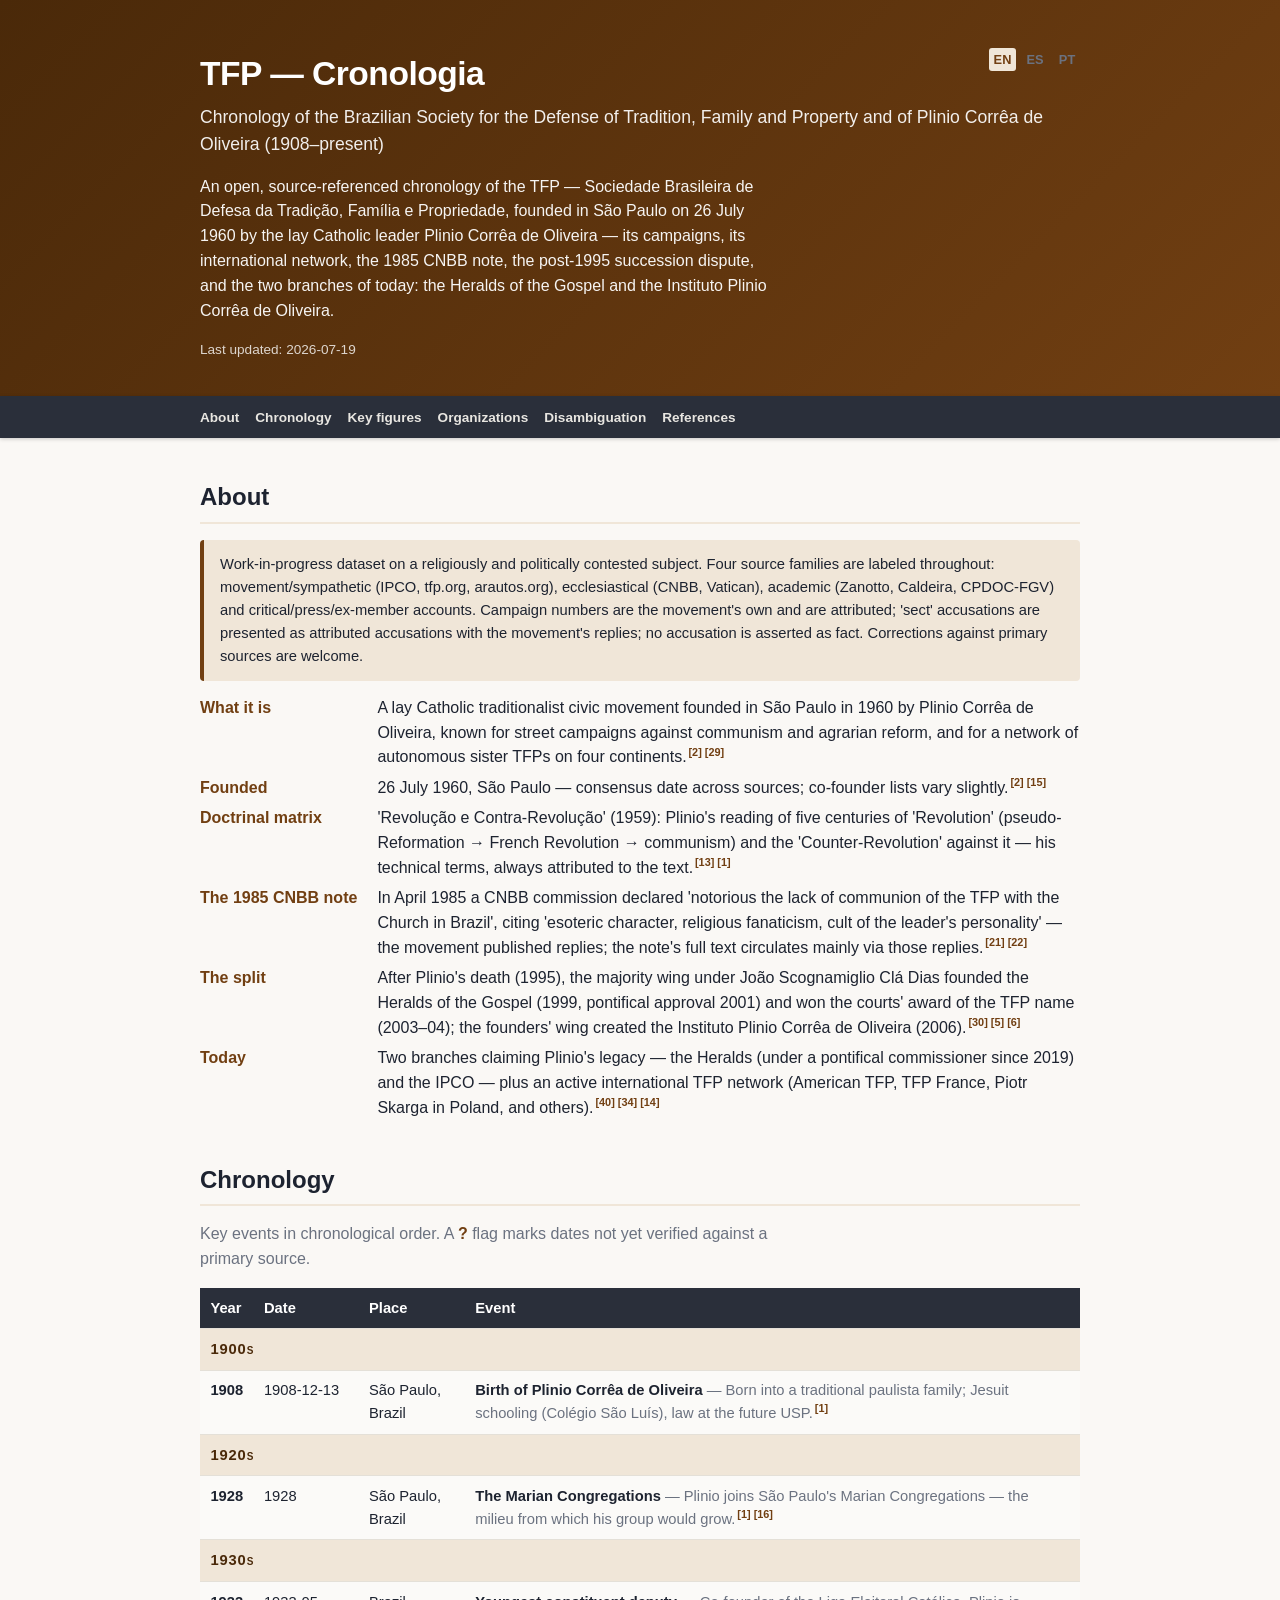
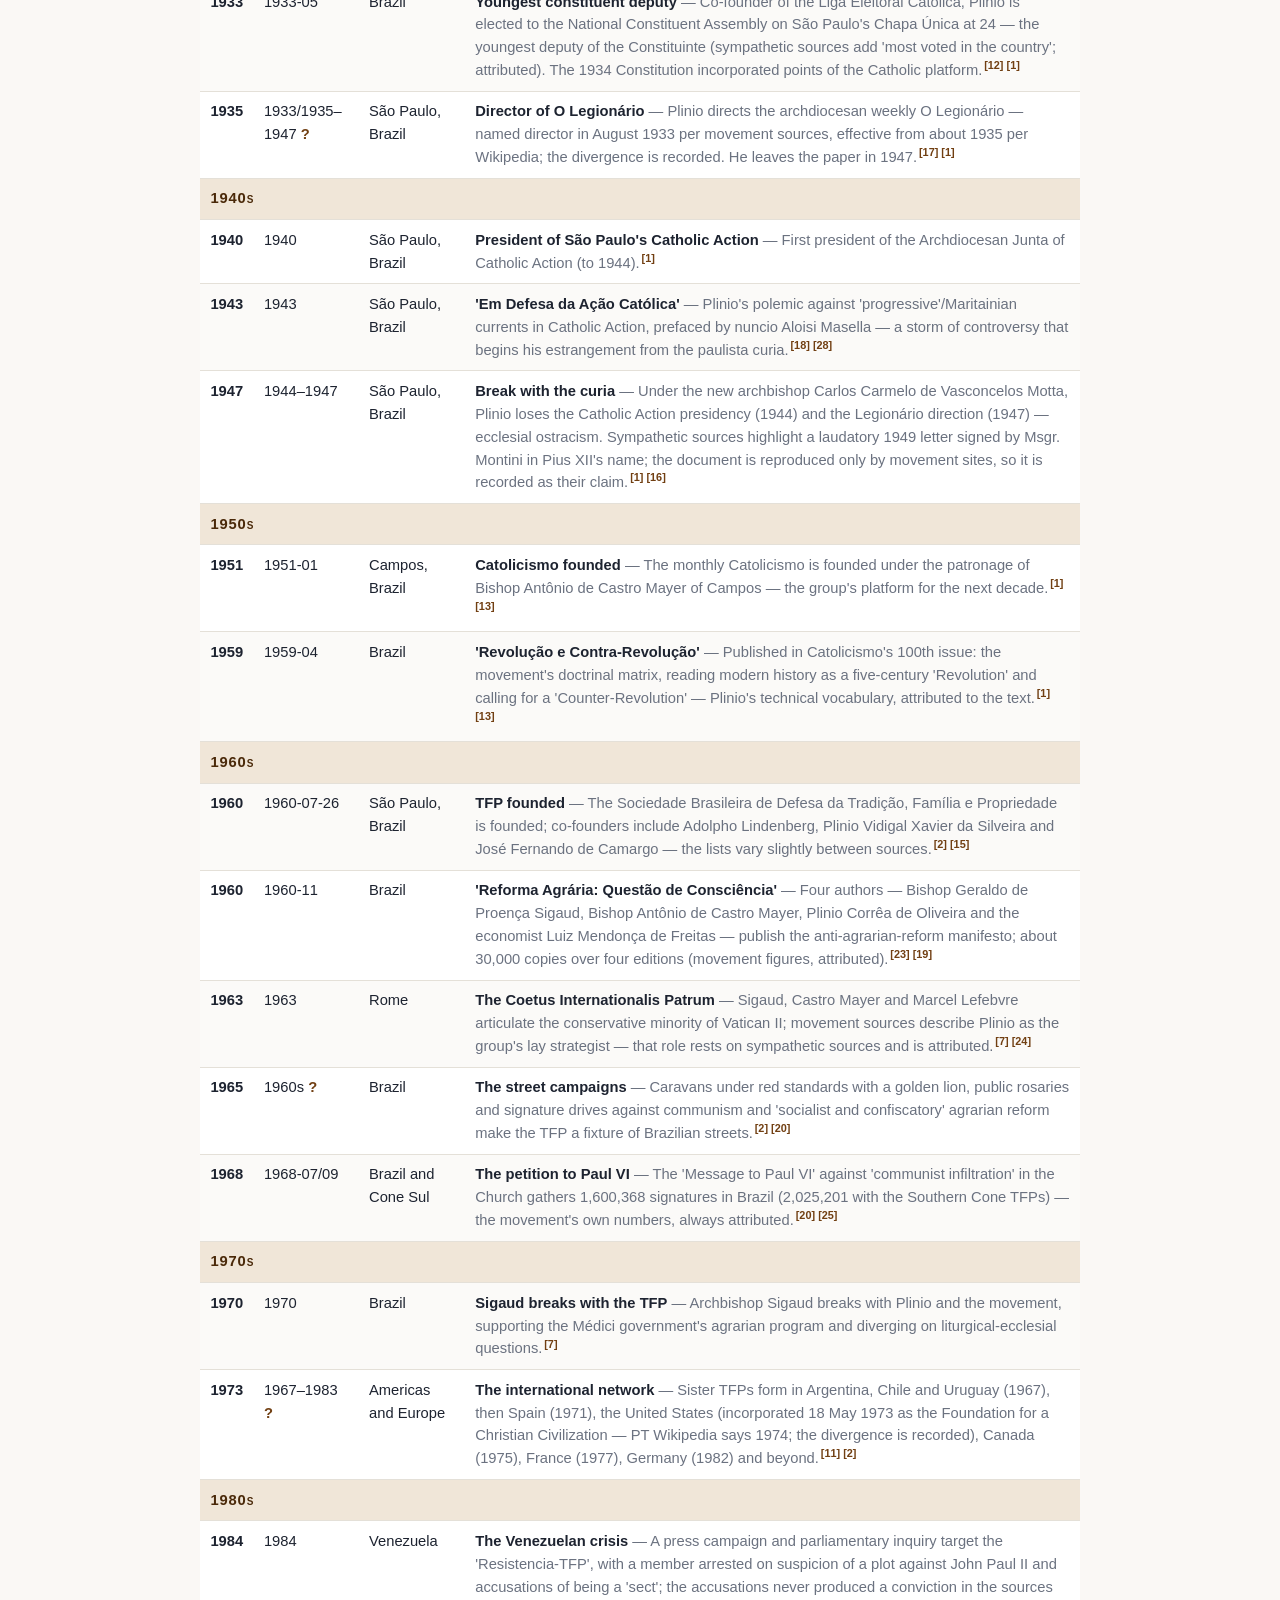
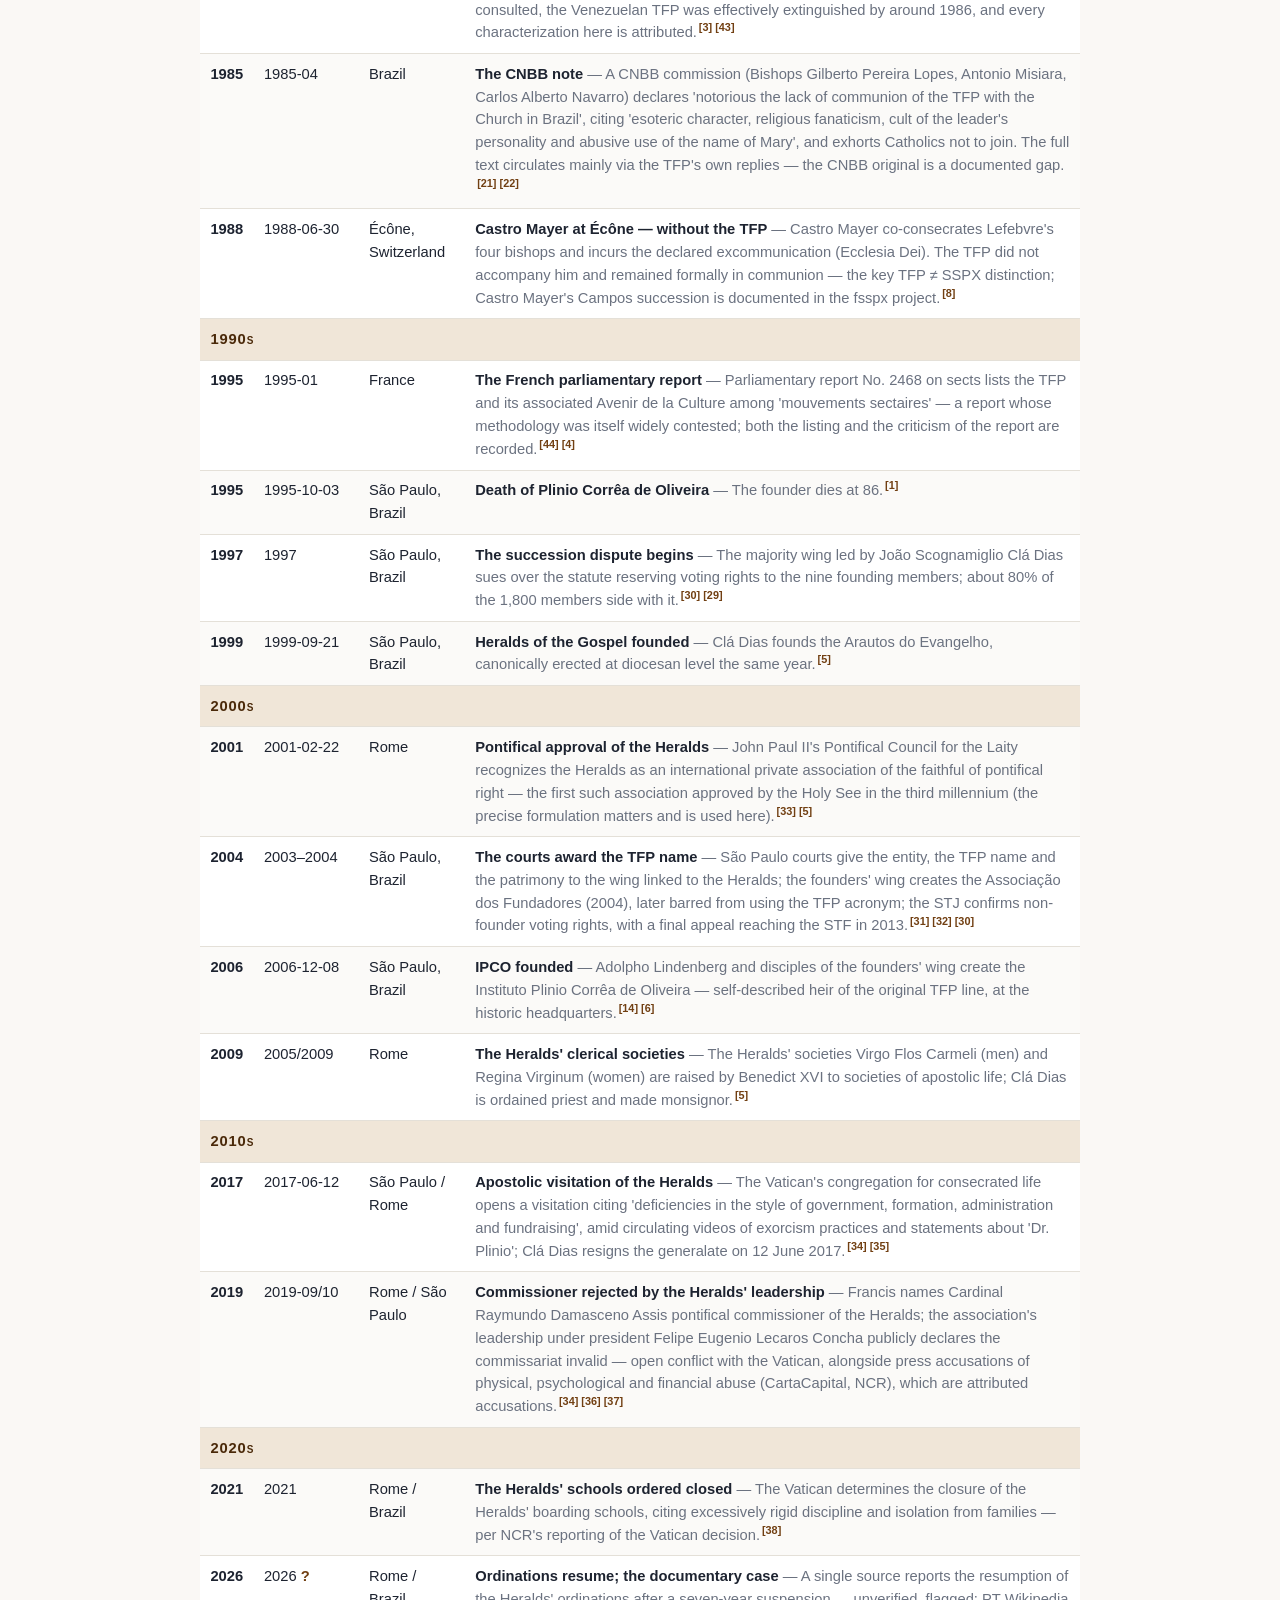
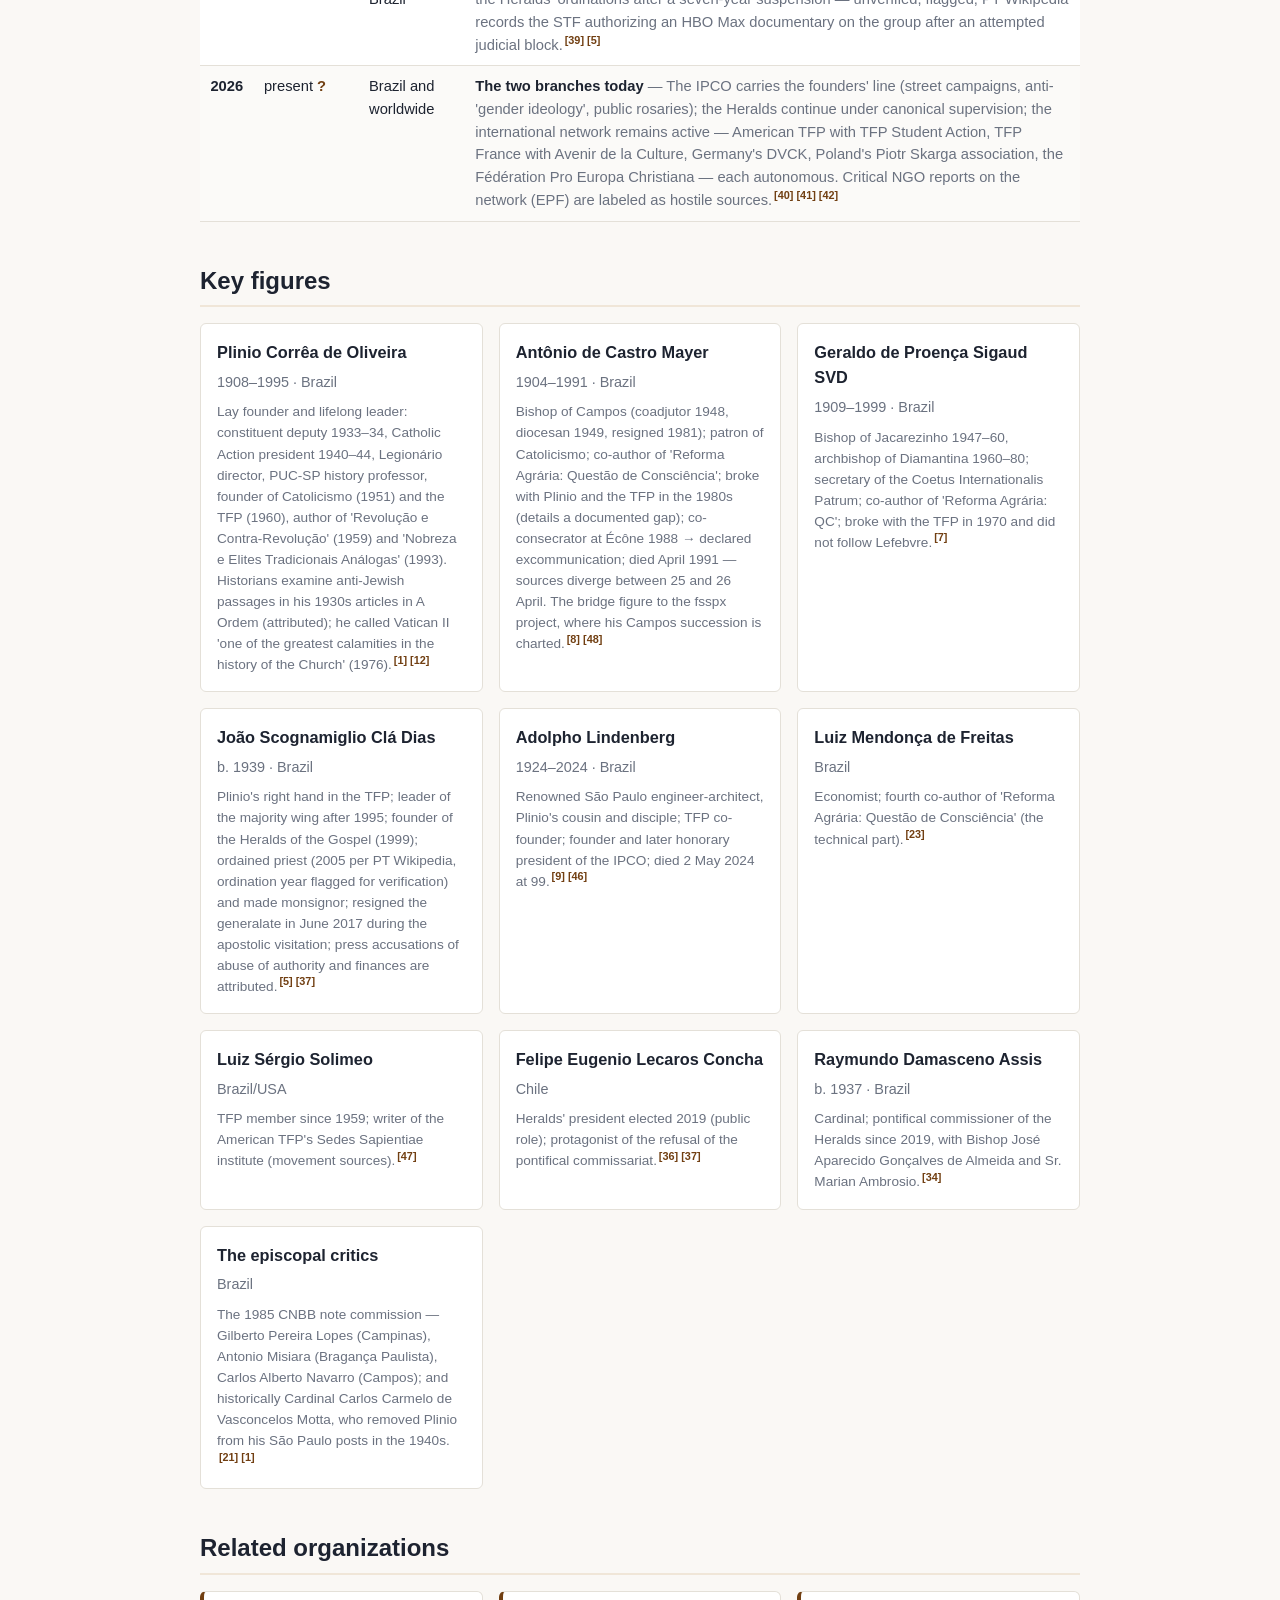
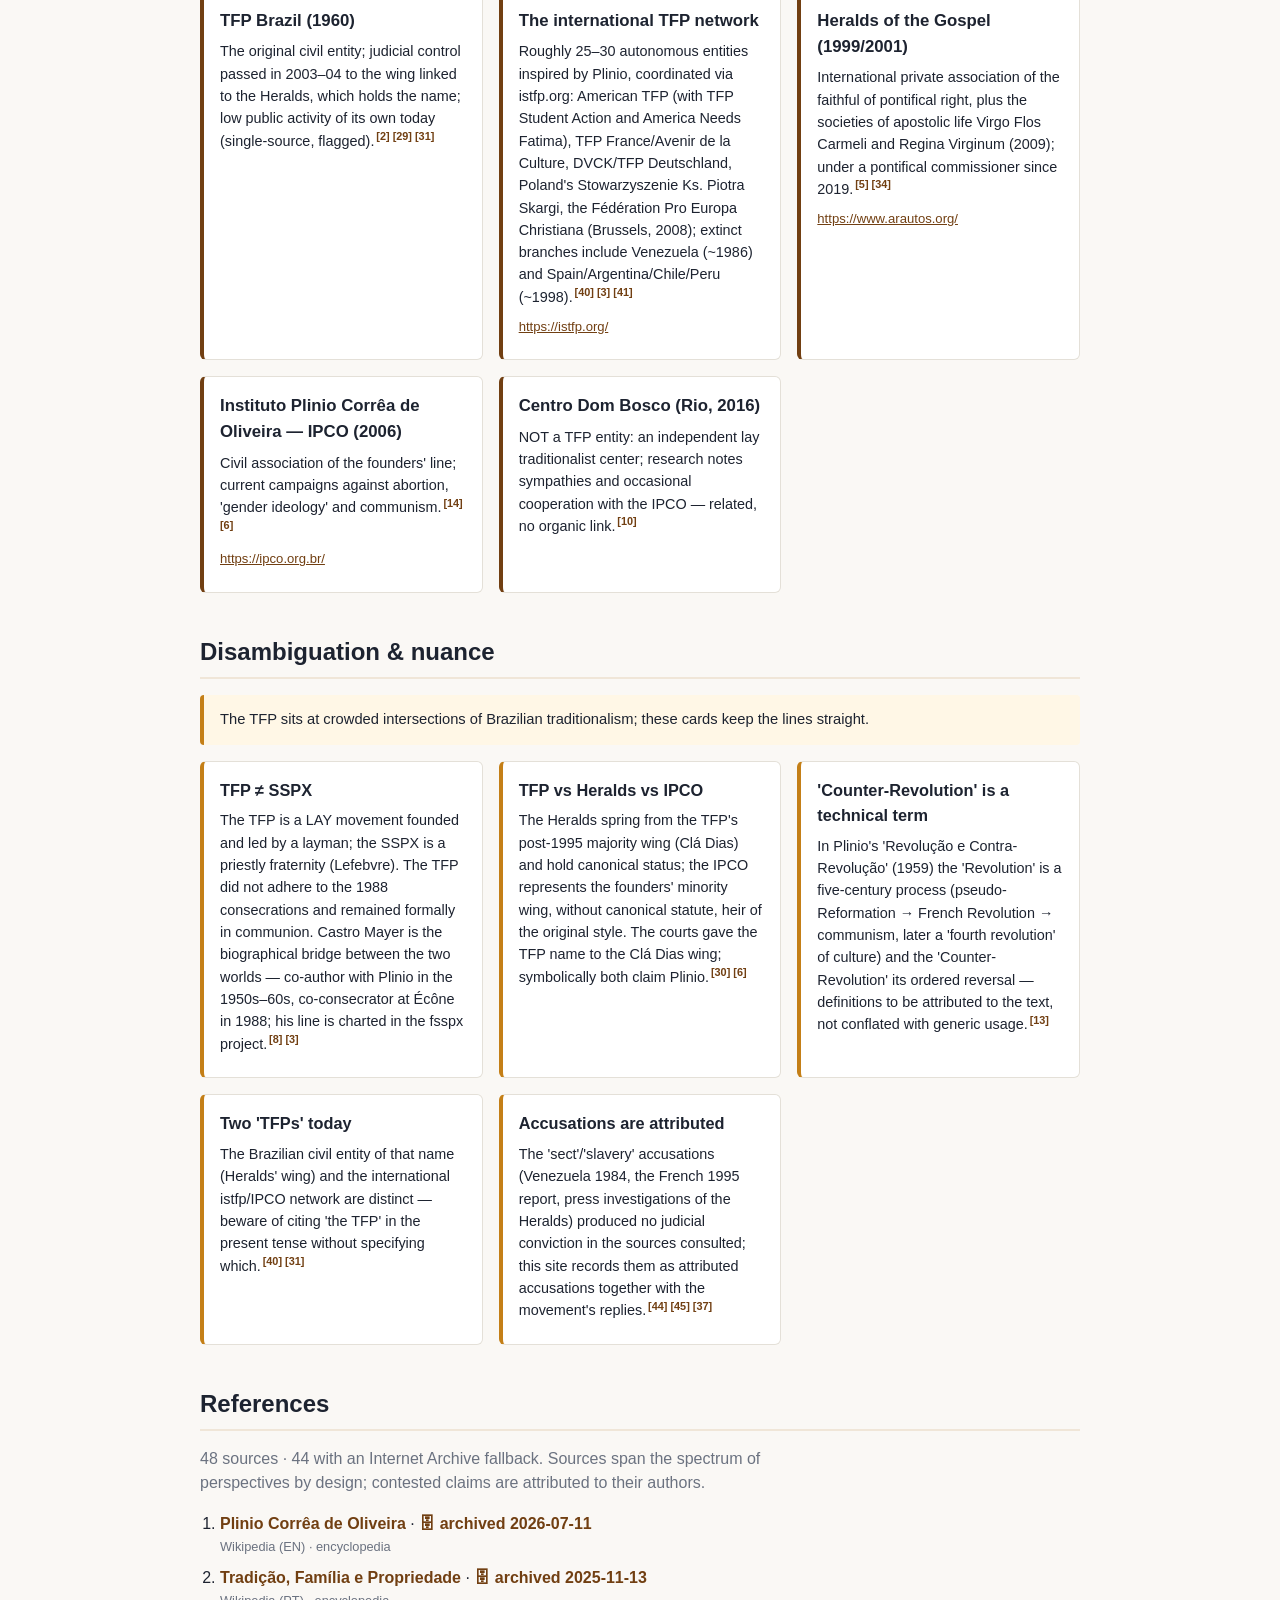
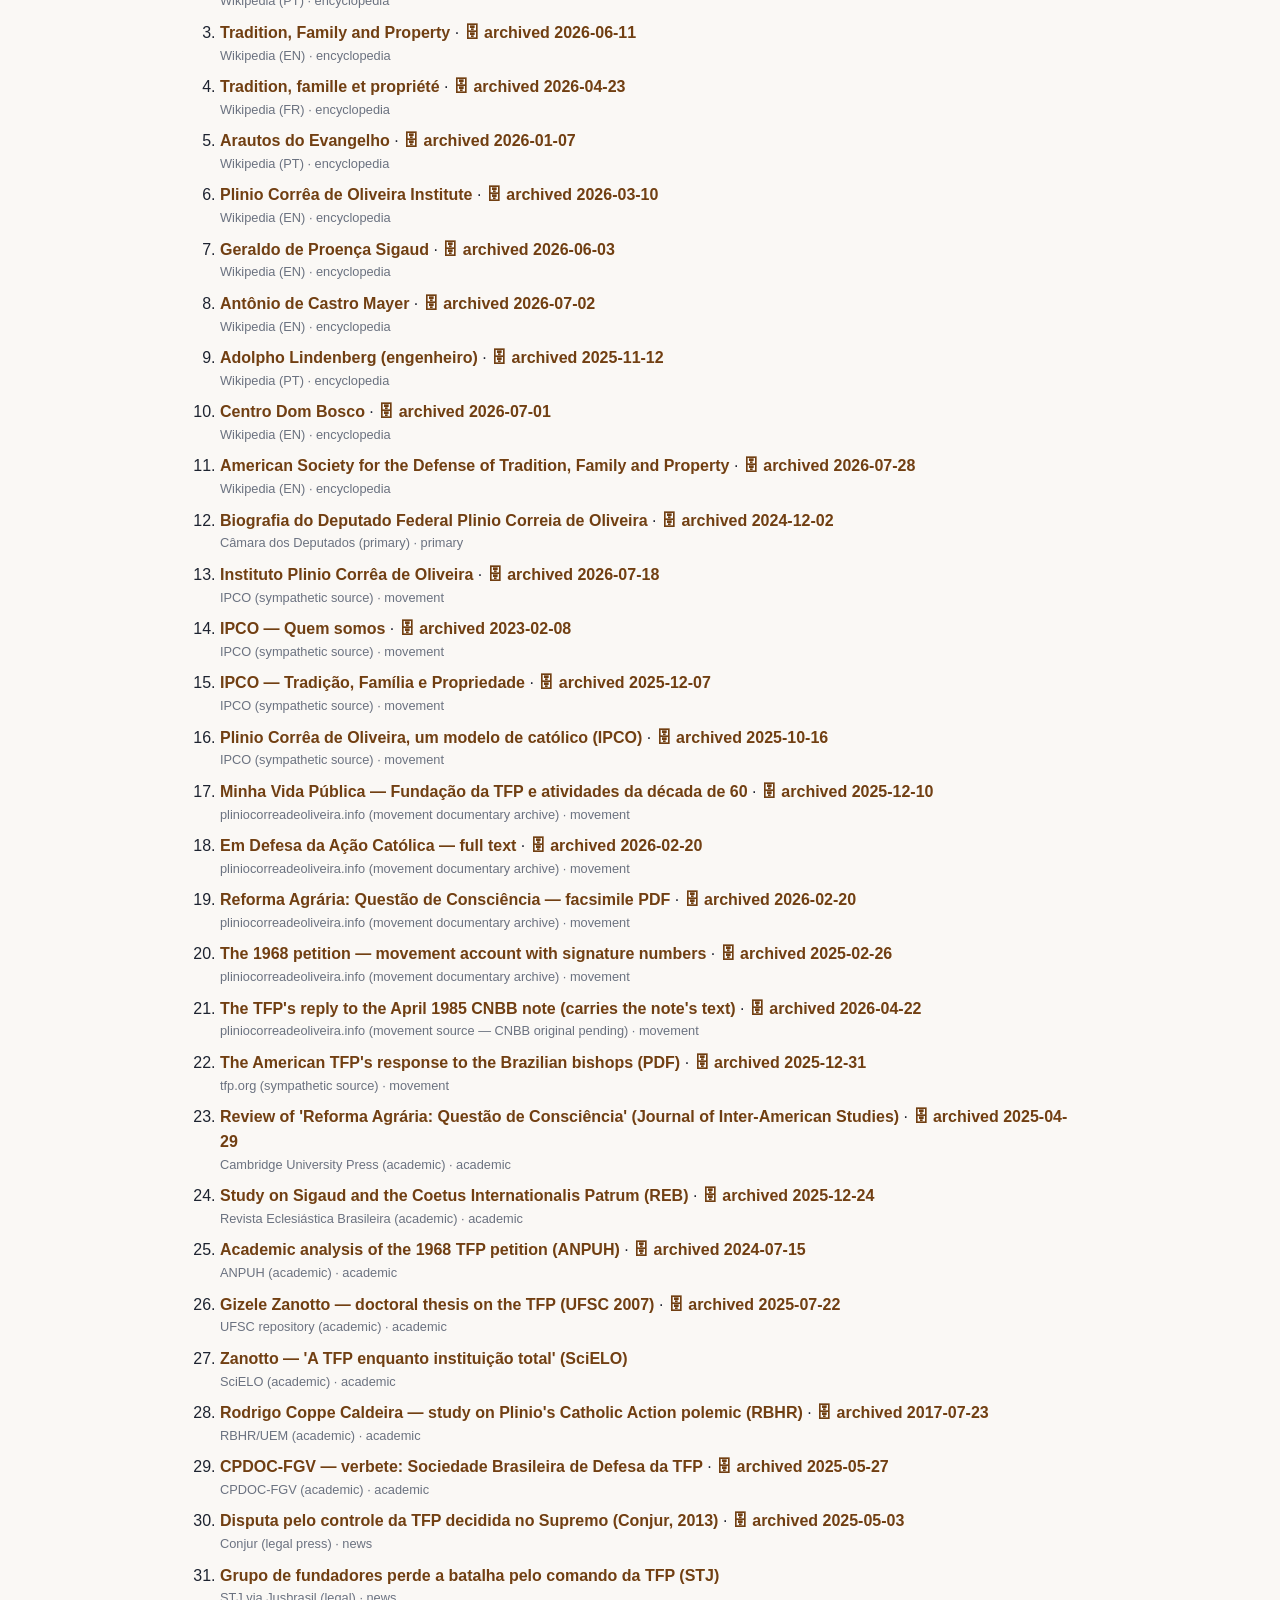
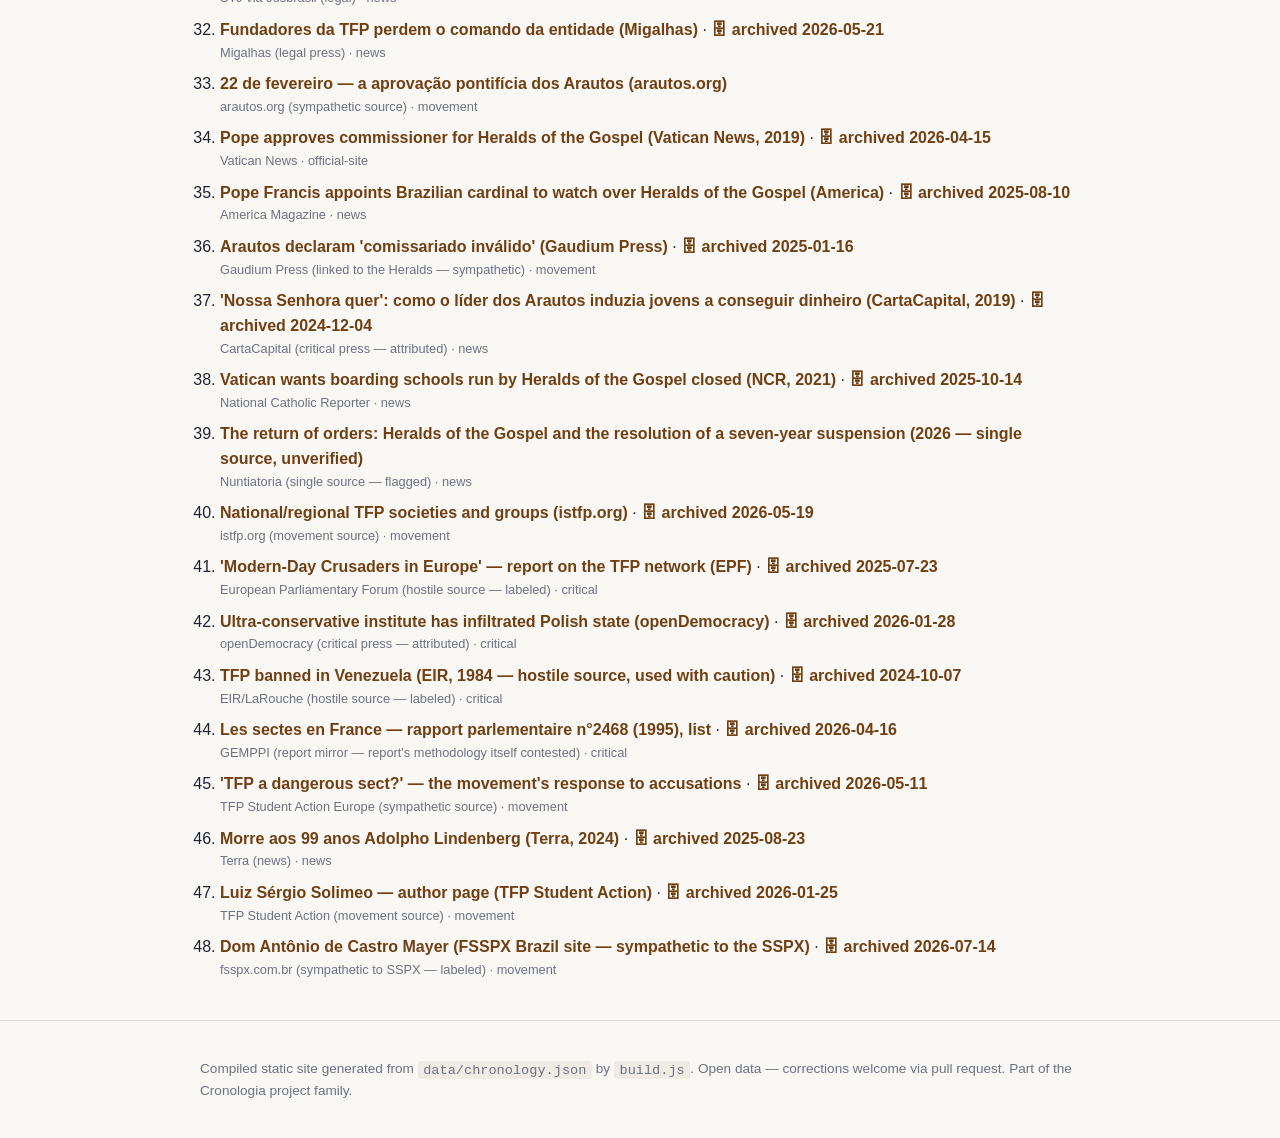
==== commit d0369fdf: "Adopt the multi-language build from core/template (core#9): en/es/pt locales Third of the five remai" ====
--- a/docs/index.html
+++ b/docs/index.html
@@ -2,619 +2,22 @@
 <html lang="en">
 <head>
   <meta charset="utf-8">
-  <meta name="viewport" content="width=device-width, initial-scale=1">
-  <title>TFP — Cronologia</title>
-  <meta name="description" content="An open, source-referenced chronology of the TFP — Sociedade Brasileira de Defesa da Tradição, Família e Propriedade, founded in São Paulo on 26 July 1960 by the lay Catholic leader Plinio Corrêa de Oliveira — its campaigns, its international network, the 1985 CNBB note, the post-1995 succession dispute, and the two branches of today: the Heralds of the Gospel and the Instituto Plinio Corrêa de Oliveira.">
-  <!-- Google tag (gtag.js) -->
-  <script async src="https://www.googletagmanager.com/gtag/js?id=G-R9LV1QZHVE"></script>
+  <link rel="canonical" href="https://cronologia.github.io/tfp/en/">
+  <link rel="alternate" hreflang="en" href="https://cronologia.github.io/tfp/en/">
+  <link rel="alternate" hreflang="es" href="https://cronologia.github.io/tfp/es/">
+  <link rel="alternate" hreflang="pt" href="https://cronologia.github.io/tfp/pt/">
+  <link rel="alternate" hreflang="x-default" href="https://cronologia.github.io/tfp/en/">
   <script>
-    window.dataLayer = window.dataLayer || [];
-    function gtag(){dataLayer.push(arguments);}
-    gtag('js', new Date());
-    gtag('config', 'G-R9LV1QZHVE');
+    (function () {
+      var supported = ["en","es","pt"];
+      var stored = null; try { stored = localStorage.getItem('lang'); } catch (e) {}
+      var nav = (navigator.language || 'en').slice(0, 2).toLowerCase();
+      var pick = supported.indexOf(stored) >= 0 ? stored : (supported.indexOf(nav) >= 0 ? nav : 'en');
+      location.replace('./' + pick + '/');
+    })();
   </script>
-  <link rel="stylesheet" href="styles.css">
+  <noscript><meta http-equiv="refresh" content="0; url=./en/"></noscript>
+  <title>Cronologia</title>
 </head>
-<body>
-  <header class="site-header">
-    <div class="wrap">
-      <h1>TFP — Cronologia</h1>
-      <p class="subtitle">Chronology of the Brazilian Society for the Defense of Tradition, Family and Property and of Plinio Corrêa de Oliveira (1908–present)</p>
-      <p class="lead">An open, source-referenced chronology of the TFP — Sociedade Brasileira de Defesa da Tradição, Família e Propriedade, founded in São Paulo on 26 July 1960 by the lay Catholic leader Plinio Corrêa de Oliveira — its campaigns, its international network, the 1985 CNBB note, the post-1995 succession dispute, and the two branches of today: the Heralds of the Gospel and the Instituto Plinio Corrêa de Oliveira.</p>
-      <p class="updated">Last updated: 2026-07-19</p>
-    </div>
-  </header>
-
-  <nav class="site-nav">
-    <div class="wrap">
-      <a href="#about">About</a>
-      <a href="#chronology">Chronology</a>
-      <a href="#figures">Key figures</a>
-      <a href="#organizations">Organizations</a>
-      <a href="#disambiguation">Disambiguation</a>
-      <a href="#references">References</a>
-    </div>
-  </nav>
-
-  <main class="wrap">
-    <section id="about">
-      <h2>About</h2>
-      <p class="notice">Work-in-progress dataset on a religiously and politically contested subject. Four source families are labeled throughout: movement/sympathetic (IPCO, tfp.org, arautos.org), ecclesiastical (CNBB, Vatican), academic (Zanotto, Caldeira, CPDOC-FGV) and critical/press/ex-member accounts. Campaign numbers are the movement&#39;s own and are attributed; &#39;sect&#39; accusations are presented as attributed accusations with the movement&#39;s replies; no accusation is asserted as fact. Corrections against primary sources are welcome.</p>
-      <dl class="facts">
-        <dt>What it is</dt>
-        <dd>A lay Catholic traditionalist civic movement founded in São Paulo in 1960 by Plinio Corrêa de Oliveira, known for street campaigns against communism and agrarian reform, and for a network of autonomous sister TFPs on four continents.<sup class="cite"><a href="#ref-2" title="Reference 2">[2]</a> <a href="#ref-29" title="Reference 29">[29]</a></sup></dd>
-        <dt>Founded</dt>
-        <dd>26 July 1960, São Paulo — consensus date across sources; co-founder lists vary slightly.<sup class="cite"><a href="#ref-2" title="Reference 2">[2]</a> <a href="#ref-15" title="Reference 15">[15]</a></sup></dd>
-        <dt>Doctrinal matrix</dt>
-        <dd>&#39;Revolução e Contra-Revolução&#39; (1959): Plinio&#39;s reading of five centuries of &#39;Revolution&#39; (pseudo-Reformation → French Revolution → communism) and the &#39;Counter-Revolution&#39; against it — his technical terms, always attributed to the text.<sup class="cite"><a href="#ref-13" title="Reference 13">[13]</a> <a href="#ref-1" title="Reference 1">[1]</a></sup></dd>
-        <dt>The 1985 CNBB note</dt>
-        <dd>In April 1985 a CNBB commission declared &#39;notorious the lack of communion of the TFP with the Church in Brazil&#39;, citing &#39;esoteric character, religious fanaticism, cult of the leader&#39;s personality&#39; — the movement published replies; the note&#39;s full text circulates mainly via those replies.<sup class="cite"><a href="#ref-21" title="Reference 21">[21]</a> <a href="#ref-22" title="Reference 22">[22]</a></sup></dd>
-        <dt>The split</dt>
-        <dd>After Plinio&#39;s death (1995), the majority wing under João Scognamiglio Clá Dias founded the Heralds of the Gospel (1999, pontifical approval 2001) and won the courts&#39; award of the TFP name (2003–04); the founders&#39; wing created the Instituto Plinio Corrêa de Oliveira (2006).<sup class="cite"><a href="#ref-30" title="Reference 30">[30]</a> <a href="#ref-5" title="Reference 5">[5]</a> <a href="#ref-6" title="Reference 6">[6]</a></sup></dd>
-        <dt>Today</dt>
-        <dd>Two branches claiming Plinio&#39;s legacy — the Heralds (under a pontifical commissioner since 2019) and the IPCO — plus an active international TFP network (American TFP, TFP France, Piotr Skarga in Poland, and others).<sup class="cite"><a href="#ref-40" title="Reference 40">[40]</a> <a href="#ref-34" title="Reference 34">[34]</a> <a href="#ref-14" title="Reference 14">[14]</a></sup></dd>
-      </dl>
-    </section>
-
-    <section id="chronology">
-      <h2>Chronology</h2>
-      <p class="section-intro">Key events in chronological order. A <span class="flag">?</span> flag marks
-      dates not yet verified against a primary source.</p>
-      <div class="table-scroll">
-      <table class="meetings">
-        <thead>
-          <tr><th>Year</th><th>Date</th><th>Place</th><th>Event</th></tr>
-        </thead>
-        <tbody>
-        <tr class="decade-row"><th colspan="4">1900s</th></tr>
-        <tr>
-          <td class="year">1908</td>
-          <td>1908-12-13</td>
-          <td>São Paulo, Brazil</td>
-          <td><strong>Birth of Plinio Corrêa de Oliveira</strong> <span class="muted">— Born into a traditional paulista family; Jesuit schooling (Colégio São Luís), law at the future USP.</span><sup class="cite"><a href="#ref-1" title="Reference 1">[1]</a></sup></td>
-        </tr>
-        <tr class="decade-row"><th colspan="4">1920s</th></tr>
-        <tr>
-          <td class="year">1928</td>
-          <td>1928</td>
-          <td>São Paulo, Brazil</td>
-          <td><strong>The Marian Congregations</strong> <span class="muted">— Plinio joins São Paulo&#39;s Marian Congregations — the milieu from which his group would grow.</span><sup class="cite"><a href="#ref-1" title="Reference 1">[1]</a> <a href="#ref-16" title="Reference 16">[16]</a></sup></td>
-        </tr>
-        <tr class="decade-row"><th colspan="4">1930s</th></tr>
-        <tr>
-          <td class="year">1933</td>
-          <td>1933-05</td>
-          <td>Brazil</td>
-          <td><strong>Youngest constituent deputy</strong> <span class="muted">— Co-founder of the Liga Eleitoral Católica, Plinio is elected to the National Constituent Assembly on São Paulo&#39;s Chapa Única at 24 — the youngest deputy of the Constituinte (sympathetic sources add &#39;most voted in the country&#39;; attributed). The 1934 Constitution incorporated points of the Catholic platform.</span><sup class="cite"><a href="#ref-12" title="Reference 12">[12]</a> <a href="#ref-1" title="Reference 1">[1]</a></sup></td>
-        </tr>
-        <tr>
-          <td class="year">1935</td>
-          <td>1933/1935–1947 <span class="flag" title="Date not yet verified against a primary source">?</span></td>
-          <td>São Paulo, Brazil</td>
-          <td><strong>Director of O Legionário</strong> <span class="muted">— Plinio directs the archdiocesan weekly O Legionário — named director in August 1933 per movement sources, effective from about 1935 per Wikipedia; the divergence is recorded. He leaves the paper in 1947.</span><sup class="cite"><a href="#ref-17" title="Reference 17">[17]</a> <a href="#ref-1" title="Reference 1">[1]</a></sup></td>
-        </tr>
-        <tr class="decade-row"><th colspan="4">1940s</th></tr>
-        <tr>
-          <td class="year">1940</td>
-          <td>1940</td>
-          <td>São Paulo, Brazil</td>
-          <td><strong>President of São Paulo&#39;s Catholic Action</strong> <span class="muted">— First president of the Archdiocesan Junta of Catholic Action (to 1944).</span><sup class="cite"><a href="#ref-1" title="Reference 1">[1]</a></sup></td>
-        </tr>
-        <tr>
-          <td class="year">1943</td>
-          <td>1943</td>
-          <td>São Paulo, Brazil</td>
-          <td><strong>&#39;Em Defesa da Ação Católica&#39;</strong> <span class="muted">— Plinio&#39;s polemic against &#39;progressive&#39;/Maritainian currents in Catholic Action, prefaced by nuncio Aloisi Masella — a storm of controversy that begins his estrangement from the paulista curia.</span><sup class="cite"><a href="#ref-18" title="Reference 18">[18]</a> <a href="#ref-28" title="Reference 28">[28]</a></sup></td>
-        </tr>
-        <tr>
-          <td class="year">1947</td>
-          <td>1944–1947</td>
-          <td>São Paulo, Brazil</td>
-          <td><strong>Break with the curia</strong> <span class="muted">— Under the new archbishop Carlos Carmelo de Vasconcelos Motta, Plinio loses the Catholic Action presidency (1944) and the Legionário direction (1947) — ecclesial ostracism. Sympathetic sources highlight a laudatory 1949 letter signed by Msgr. Montini in Pius XII&#39;s name; the document is reproduced only by movement sites, so it is recorded as their claim.</span><sup class="cite"><a href="#ref-1" title="Reference 1">[1]</a> <a href="#ref-16" title="Reference 16">[16]</a></sup></td>
-        </tr>
-        <tr class="decade-row"><th colspan="4">1950s</th></tr>
-        <tr>
-          <td class="year">1951</td>
-          <td>1951-01</td>
-          <td>Campos, Brazil</td>
-          <td><strong>Catolicismo founded</strong> <span class="muted">— The monthly Catolicismo is founded under the patronage of Bishop Antônio de Castro Mayer of Campos — the group&#39;s platform for the next decade.</span><sup class="cite"><a href="#ref-1" title="Reference 1">[1]</a> <a href="#ref-13" title="Reference 13">[13]</a></sup></td>
-        </tr>
-        <tr>
-          <td class="year">1959</td>
-          <td>1959-04</td>
-          <td>Brazil</td>
-          <td><strong>&#39;Revolução e Contra-Revolução&#39;</strong> <span class="muted">— Published in Catolicismo&#39;s 100th issue: the movement&#39;s doctrinal matrix, reading modern history as a five-century &#39;Revolution&#39; and calling for a &#39;Counter-Revolution&#39; — Plinio&#39;s technical vocabulary, attributed to the text.</span><sup class="cite"><a href="#ref-1" title="Reference 1">[1]</a> <a href="#ref-13" title="Reference 13">[13]</a></sup></td>
-        </tr>
-        <tr class="decade-row"><th colspan="4">1960s</th></tr>
-        <tr>
-          <td class="year">1960</td>
-          <td>1960-07-26</td>
-          <td>São Paulo, Brazil</td>
-          <td><strong>TFP founded</strong> <span class="muted">— The Sociedade Brasileira de Defesa da Tradição, Família e Propriedade is founded; co-founders include Adolpho Lindenberg, Plinio Vidigal Xavier da Silveira and José Fernando de Camargo — the lists vary slightly between sources.</span><sup class="cite"><a href="#ref-2" title="Reference 2">[2]</a> <a href="#ref-15" title="Reference 15">[15]</a></sup></td>
-        </tr>
-        <tr>
-          <td class="year">1960</td>
-          <td>1960-11</td>
-          <td>Brazil</td>
-          <td><strong>&#39;Reforma Agrária: Questão de Consciência&#39;</strong> <span class="muted">— Four authors — Bishop Geraldo de Proença Sigaud, Bishop Antônio de Castro Mayer, Plinio Corrêa de Oliveira and the economist Luiz Mendonça de Freitas — publish the anti-agrarian-reform manifesto; about 30,000 copies over four editions (movement figures, attributed).</span><sup class="cite"><a href="#ref-23" title="Reference 23">[23]</a> <a href="#ref-19" title="Reference 19">[19]</a></sup></td>
-        </tr>
-        <tr>
-          <td class="year">1963</td>
-          <td>1963</td>
-          <td>Rome</td>
-          <td><strong>The Coetus Internationalis Patrum</strong> <span class="muted">— Sigaud, Castro Mayer and Marcel Lefebvre articulate the conservative minority of Vatican II; movement sources describe Plinio as the group&#39;s lay strategist — that role rests on sympathetic sources and is attributed.</span><sup class="cite"><a href="#ref-7" title="Reference 7">[7]</a> <a href="#ref-24" title="Reference 24">[24]</a></sup></td>
-        </tr>
-        <tr>
-          <td class="year">1965</td>
-          <td>1960s <span class="flag" title="Date not yet verified against a primary source">?</span></td>
-          <td>Brazil</td>
-          <td><strong>The street campaigns</strong> <span class="muted">— Caravans under red standards with a golden lion, public rosaries and signature drives against communism and &#39;socialist and confiscatory&#39; agrarian reform make the TFP a fixture of Brazilian streets.</span><sup class="cite"><a href="#ref-2" title="Reference 2">[2]</a> <a href="#ref-20" title="Reference 20">[20]</a></sup></td>
-        </tr>
-        <tr>
-          <td class="year">1968</td>
-          <td>1968-07/09</td>
-          <td>Brazil and Cone Sul</td>
-          <td><strong>The petition to Paul VI</strong> <span class="muted">— The &#39;Message to Paul VI&#39; against &#39;communist infiltration&#39; in the Church gathers 1,600,368 signatures in Brazil (2,025,201 with the Southern Cone TFPs) — the movement&#39;s own numbers, always attributed.</span><sup class="cite"><a href="#ref-20" title="Reference 20">[20]</a> <a href="#ref-25" title="Reference 25">[25]</a></sup></td>
-        </tr>
-        <tr class="decade-row"><th colspan="4">1970s</th></tr>
-        <tr>
-          <td class="year">1970</td>
-          <td>1970</td>
-          <td>Brazil</td>
-          <td><strong>Sigaud breaks with the TFP</strong> <span class="muted">— Archbishop Sigaud breaks with Plinio and the movement, supporting the Médici government&#39;s agrarian program and diverging on liturgical-ecclesial questions.</span><sup class="cite"><a href="#ref-7" title="Reference 7">[7]</a></sup></td>
-        </tr>
-        <tr>
-          <td class="year">1973</td>
-          <td>1967–1983 <span class="flag" title="Date not yet verified against a primary source">?</span></td>
-          <td>Americas and Europe</td>
-          <td><strong>The international network</strong> <span class="muted">— Sister TFPs form in Argentina, Chile and Uruguay (1967), then Spain (1971), the United States (incorporated 18 May 1973 as the Foundation for a Christian Civilization — PT Wikipedia says 1974; the divergence is recorded), Canada (1975), France (1977), Germany (1982) and beyond.</span><sup class="cite"><a href="#ref-11" title="Reference 11">[11]</a> <a href="#ref-2" title="Reference 2">[2]</a></sup></td>
-        </tr>
-        <tr class="decade-row"><th colspan="4">1980s</th></tr>
-        <tr>
-          <td class="year">1984</td>
-          <td>1984</td>
-          <td>Venezuela</td>
-          <td><strong>The Venezuelan crisis</strong> <span class="muted">— A press campaign and parliamentary inquiry target the &#39;Resistencia-TFP&#39;, with a member arrested on suspicion of a plot against John Paul II and accusations of being a &#39;sect&#39;; the accusations never produced a conviction in the sources consulted, the Venezuelan TFP was effectively extinguished by around 1986, and every characterization here is attributed.</span><sup class="cite"><a href="#ref-3" title="Reference 3">[3]</a> <a href="#ref-43" title="Reference 43">[43]</a></sup></td>
-        </tr>
-        <tr>
-          <td class="year">1985</td>
-          <td>1985-04</td>
-          <td>Brazil</td>
-          <td><strong>The CNBB note</strong> <span class="muted">— A CNBB commission (Bishops Gilberto Pereira Lopes, Antonio Misiara, Carlos Alberto Navarro) declares &#39;notorious the lack of communion of the TFP with the Church in Brazil&#39;, citing &#39;esoteric character, religious fanaticism, cult of the leader&#39;s personality and abusive use of the name of Mary&#39;, and exhorts Catholics not to join. The full text circulates mainly via the TFP&#39;s own replies — the CNBB original is a documented gap.</span><sup class="cite"><a href="#ref-21" title="Reference 21">[21]</a> <a href="#ref-22" title="Reference 22">[22]</a></sup></td>
-        </tr>
-        <tr>
-          <td class="year">1988</td>
-          <td>1988-06-30</td>
-          <td>Écône, Switzerland</td>
-          <td><strong>Castro Mayer at Écône — without the TFP</strong> <span class="muted">— Castro Mayer co-consecrates Lefebvre&#39;s four bishops and incurs the declared excommunication (Ecclesia Dei). The TFP did not accompany him and remained formally in communion — the key TFP ≠ SSPX distinction; Castro Mayer&#39;s Campos succession is documented in the fsspx project.</span><sup class="cite"><a href="#ref-8" title="Reference 8">[8]</a></sup></td>
-        </tr>
-        <tr class="decade-row"><th colspan="4">1990s</th></tr>
-        <tr>
-          <td class="year">1995</td>
-          <td>1995-01</td>
-          <td>France</td>
-          <td><strong>The French parliamentary report</strong> <span class="muted">— Parliamentary report No. 2468 on sects lists the TFP and its associated Avenir de la Culture among &#39;mouvements sectaires&#39; — a report whose methodology was itself widely contested; both the listing and the criticism of the report are recorded.</span><sup class="cite"><a href="#ref-44" title="Reference 44">[44]</a> <a href="#ref-4" title="Reference 4">[4]</a></sup></td>
-        </tr>
-        <tr>
-          <td class="year">1995</td>
-          <td>1995-10-03</td>
-          <td>São Paulo, Brazil</td>
-          <td><strong>Death of Plinio Corrêa de Oliveira</strong> <span class="muted">— The founder dies at 86.</span><sup class="cite"><a href="#ref-1" title="Reference 1">[1]</a></sup></td>
-        </tr>
-        <tr>
-          <td class="year">1997</td>
-          <td>1997</td>
-          <td>São Paulo, Brazil</td>
-          <td><strong>The succession dispute begins</strong> <span class="muted">— The majority wing led by João Scognamiglio Clá Dias sues over the statute reserving voting rights to the nine founding members; about 80% of the 1,800 members side with it.</span><sup class="cite"><a href="#ref-30" title="Reference 30">[30]</a> <a href="#ref-29" title="Reference 29">[29]</a></sup></td>
-        </tr>
-        <tr>
-          <td class="year">1999</td>
-          <td>1999-09-21</td>
-          <td>São Paulo, Brazil</td>
-          <td><strong>Heralds of the Gospel founded</strong> <span class="muted">— Clá Dias founds the Arautos do Evangelho, canonically erected at diocesan level the same year.</span><sup class="cite"><a href="#ref-5" title="Reference 5">[5]</a></sup></td>
-        </tr>
-        <tr class="decade-row"><th colspan="4">2000s</th></tr>
-        <tr>
-          <td class="year">2001</td>
-          <td>2001-02-22</td>
-          <td>Rome</td>
-          <td><strong>Pontifical approval of the Heralds</strong> <span class="muted">— John Paul II&#39;s Pontifical Council for the Laity recognizes the Heralds as an international private association of the faithful of pontifical right — the first such association approved by the Holy See in the third millennium (the precise formulation matters and is used here).</span><sup class="cite"><a href="#ref-33" title="Reference 33">[33]</a> <a href="#ref-5" title="Reference 5">[5]</a></sup></td>
-        </tr>
-        <tr>
-          <td class="year">2004</td>
-          <td>2003–2004</td>
-          <td>São Paulo, Brazil</td>
-          <td><strong>The courts award the TFP name</strong> <span class="muted">— São Paulo courts give the entity, the TFP name and the patrimony to the wing linked to the Heralds; the founders&#39; wing creates the Associação dos Fundadores (2004), later barred from using the TFP acronym; the STJ confirms non-founder voting rights, with a final appeal reaching the STF in 2013.</span><sup class="cite"><a href="#ref-31" title="Reference 31">[31]</a> <a href="#ref-32" title="Reference 32">[32]</a> <a href="#ref-30" title="Reference 30">[30]</a></sup></td>
-        </tr>
-        <tr>
-          <td class="year">2006</td>
-          <td>2006-12-08</td>
-          <td>São Paulo, Brazil</td>
-          <td><strong>IPCO founded</strong> <span class="muted">— Adolpho Lindenberg and disciples of the founders&#39; wing create the Instituto Plinio Corrêa de Oliveira — self-described heir of the original TFP line, at the historic headquarters.</span><sup class="cite"><a href="#ref-14" title="Reference 14">[14]</a> <a href="#ref-6" title="Reference 6">[6]</a></sup></td>
-        </tr>
-        <tr>
-          <td class="year">2009</td>
-          <td>2005/2009</td>
-          <td>Rome</td>
-          <td><strong>The Heralds&#39; clerical societies</strong> <span class="muted">— The Heralds&#39; societies Virgo Flos Carmeli (men) and Regina Virginum (women) are raised by Benedict XVI to societies of apostolic life; Clá Dias is ordained priest and made monsignor.</span><sup class="cite"><a href="#ref-5" title="Reference 5">[5]</a></sup></td>
-        </tr>
-        <tr class="decade-row"><th colspan="4">2010s</th></tr>
-        <tr>
-          <td class="year">2017</td>
-          <td>2017-06-12</td>
-          <td>São Paulo / Rome</td>
-          <td><strong>Apostolic visitation of the Heralds</strong> <span class="muted">— The Vatican&#39;s congregation for consecrated life opens a visitation citing &#39;deficiencies in the style of government, formation, administration and fundraising&#39;, amid circulating videos of exorcism practices and statements about &#39;Dr. Plinio&#39;; Clá Dias resigns the generalate on 12 June 2017.</span><sup class="cite"><a href="#ref-34" title="Reference 34">[34]</a> <a href="#ref-35" title="Reference 35">[35]</a></sup></td>
-        </tr>
-        <tr>
-          <td class="year">2019</td>
-          <td>2019-09/10</td>
-          <td>Rome / São Paulo</td>
-          <td><strong>Commissioner rejected by the Heralds&#39; leadership</strong> <span class="muted">— Francis names Cardinal Raymundo Damasceno Assis pontifical commissioner of the Heralds; the association&#39;s leadership under president Felipe Eugenio Lecaros Concha publicly declares the commissariat invalid — open conflict with the Vatican, alongside press accusations of physical, psychological and financial abuse (CartaCapital, NCR), which are attributed accusations.</span><sup class="cite"><a href="#ref-34" title="Reference 34">[34]</a> <a href="#ref-36" title="Reference 36">[36]</a> <a href="#ref-37" title="Reference 37">[37]</a></sup></td>
-        </tr>
-        <tr class="decade-row"><th colspan="4">2020s</th></tr>
-        <tr>
-          <td class="year">2021</td>
-          <td>2021</td>
-          <td>Rome / Brazil</td>
-          <td><strong>The Heralds&#39; schools ordered closed</strong> <span class="muted">— The Vatican determines the closure of the Heralds&#39; boarding schools, citing excessively rigid discipline and isolation from families — per NCR&#39;s reporting of the Vatican decision.</span><sup class="cite"><a href="#ref-38" title="Reference 38">[38]</a></sup></td>
-        </tr>
-        <tr>
-          <td class="year">2026</td>
-          <td>2026 <span class="flag" title="Date not yet verified against a primary source">?</span></td>
-          <td>Rome / Brazil</td>
-          <td><strong>Ordinations resume; the documentary case</strong> <span class="muted">— A single source reports the resumption of the Heralds&#39; ordinations after a seven-year suspension — unverified, flagged; PT Wikipedia records the STF authorizing an HBO Max documentary on the group after an attempted judicial block.</span><sup class="cite"><a href="#ref-39" title="Reference 39">[39]</a> <a href="#ref-5" title="Reference 5">[5]</a></sup></td>
-        </tr>
-        <tr>
-          <td class="year">2026</td>
-          <td>present <span class="flag" title="Date not yet verified against a primary source">?</span></td>
-          <td>Brazil and worldwide</td>
-          <td><strong>The two branches today</strong> <span class="muted">— The IPCO carries the founders&#39; line (street campaigns, anti-&#39;gender ideology&#39;, public rosaries); the Heralds continue under canonical supervision; the international network remains active — American TFP with TFP Student Action, TFP France with Avenir de la Culture, Germany&#39;s DVCK, Poland&#39;s Piotr Skarga association, the Fédération Pro Europa Christiana — each autonomous. Critical NGO reports on the network (EPF) are labeled as hostile sources.</span><sup class="cite"><a href="#ref-40" title="Reference 40">[40]</a> <a href="#ref-41" title="Reference 41">[41]</a> <a href="#ref-42" title="Reference 42">[42]</a></sup></td>
-        </tr>
-        </tbody>
-      </table>
-      </div>
-    </section>
-
-    <section id="figures">
-      <h2>Key figures</h2>
-      <div class="party-grid">
-      <div class="party-card">
-        <h3>Plinio Corrêa de Oliveira</h3>
-        <p class="country">1908–1995 · Brazil</p>
-        <p class="figures">Lay founder and lifelong leader: constituent deputy 1933–34, Catholic Action president 1940–44, Legionário director, PUC-SP history professor, founder of Catolicismo (1951) and the TFP (1960), author of &#39;Revolução e Contra-Revolução&#39; (1959) and &#39;Nobreza e Elites Tradicionais Análogas&#39; (1993). Historians examine anti-Jewish passages in his 1930s articles in A Ordem (attributed); he called Vatican II &#39;one of the greatest calamities in the history of the Church&#39; (1976).<sup class="cite"><a href="#ref-1" title="Reference 1">[1]</a> <a href="#ref-12" title="Reference 12">[12]</a></sup></p>
-        
-      </div>
-      <div class="party-card">
-        <h3>Antônio de Castro Mayer</h3>
-        <p class="country">1904–1991 · Brazil</p>
-        <p class="figures">Bishop of Campos (coadjutor 1948, diocesan 1949, resigned 1981); patron of Catolicismo; co-author of &#39;Reforma Agrária: Questão de Consciência&#39;; broke with Plinio and the TFP in the 1980s (details a documented gap); co-consecrator at Écône 1988 → declared excommunication; died April 1991 — sources diverge between 25 and 26 April. The bridge figure to the fsspx project, where his Campos succession is charted.<sup class="cite"><a href="#ref-8" title="Reference 8">[8]</a> <a href="#ref-48" title="Reference 48">[48]</a></sup></p>
-        
-      </div>
-      <div class="party-card">
-        <h3>Geraldo de Proença Sigaud SVD</h3>
-        <p class="country">1909–1999 · Brazil</p>
-        <p class="figures">Bishop of Jacarezinho 1947–60, archbishop of Diamantina 1960–80; secretary of the Coetus Internationalis Patrum; co-author of &#39;Reforma Agrária: QC&#39;; broke with the TFP in 1970 and did not follow Lefebvre.<sup class="cite"><a href="#ref-7" title="Reference 7">[7]</a></sup></p>
-        
-      </div>
-      <div class="party-card">
-        <h3>João Scognamiglio Clá Dias</h3>
-        <p class="country">b. 1939 · Brazil</p>
-        <p class="figures">Plinio&#39;s right hand in the TFP; leader of the majority wing after 1995; founder of the Heralds of the Gospel (1999); ordained priest (2005 per PT Wikipedia, ordination year flagged for verification) and made monsignor; resigned the generalate in June 2017 during the apostolic visitation; press accusations of abuse of authority and finances are attributed.<sup class="cite"><a href="#ref-5" title="Reference 5">[5]</a> <a href="#ref-37" title="Reference 37">[37]</a></sup></p>
-        
-      </div>
-      <div class="party-card">
-        <h3>Adolpho Lindenberg</h3>
-        <p class="country">1924–2024 · Brazil</p>
-        <p class="figures">Renowned São Paulo engineer-architect, Plinio&#39;s cousin and disciple; TFP co-founder; founder and later honorary president of the IPCO; died 2 May 2024 at 99.<sup class="cite"><a href="#ref-9" title="Reference 9">[9]</a> <a href="#ref-46" title="Reference 46">[46]</a></sup></p>
-        
-      </div>
-      <div class="party-card">
-        <h3>Luiz Mendonça de Freitas</h3>
-        <p class="country">Brazil</p>
-        <p class="figures">Economist; fourth co-author of &#39;Reforma Agrária: Questão de Consciência&#39; (the technical part).<sup class="cite"><a href="#ref-23" title="Reference 23">[23]</a></sup></p>
-        
-      </div>
-      <div class="party-card">
-        <h3>Luiz Sérgio Solimeo</h3>
-        <p class="country">Brazil/USA</p>
-        <p class="figures">TFP member since 1959; writer of the American TFP&#39;s Sedes Sapientiae institute (movement sources).<sup class="cite"><a href="#ref-47" title="Reference 47">[47]</a></sup></p>
-        
-      </div>
-      <div class="party-card">
-        <h3>Felipe Eugenio Lecaros Concha</h3>
-        <p class="country">Chile</p>
-        <p class="figures">Heralds&#39; president elected 2019 (public role); protagonist of the refusal of the pontifical commissariat.<sup class="cite"><a href="#ref-36" title="Reference 36">[36]</a> <a href="#ref-37" title="Reference 37">[37]</a></sup></p>
-        
-      </div>
-      <div class="party-card">
-        <h3>Raymundo Damasceno Assis</h3>
-        <p class="country">b. 1937 · Brazil</p>
-        <p class="figures">Cardinal; pontifical commissioner of the Heralds since 2019, with Bishop José Aparecido Gonçalves de Almeida and Sr. Marian Ambrosio.<sup class="cite"><a href="#ref-34" title="Reference 34">[34]</a></sup></p>
-        
-      </div>
-      <div class="party-card">
-        <h3>The episcopal critics</h3>
-        <p class="country">Brazil</p>
-        <p class="figures">The 1985 CNBB note commission — Gilberto Pereira Lopes (Campinas), Antonio Misiara (Bragança Paulista), Carlos Alberto Navarro (Campos); and historically Cardinal Carlos Carmelo de Vasconcelos Motta, who removed Plinio from his São Paulo posts in the 1940s.<sup class="cite"><a href="#ref-21" title="Reference 21">[21]</a> <a href="#ref-1" title="Reference 1">[1]</a></sup></p>
-        
-      </div>
-      </div>
-    </section>
-
-    <section id="organizations">
-      <h2>Related organizations</h2>
-      <div class="party-grid">
-      <div class="related-card">
-        <h3>TFP Brazil (1960)</h3>
-        
-        <p>The original civil entity; judicial control passed in 2003–04 to the wing linked to the Heralds, which holds the name; low public activity of its own today (single-source, flagged).<sup class="cite"><a href="#ref-2" title="Reference 2">[2]</a> <a href="#ref-29" title="Reference 29">[29]</a> <a href="#ref-31" title="Reference 31">[31]</a></sup></p>
-        
-        
-      </div>
-      <div class="related-card">
-        <h3>The international TFP network</h3>
-        
-        <p>Roughly 25–30 autonomous entities inspired by Plinio, coordinated via istfp.org: American TFP (with TFP Student Action and America Needs Fatima), TFP France/Avenir de la Culture, DVCK/TFP Deutschland, Poland&#39;s Stowarzyszenie Ks. Piotra Skargi, the Fédération Pro Europa Christiana (Brussels, 2008); extinct branches include Venezuela (~1986) and Spain/Argentina/Chile/Peru (~1998).<sup class="cite"><a href="#ref-40" title="Reference 40">[40]</a> <a href="#ref-3" title="Reference 3">[3]</a> <a href="#ref-41" title="Reference 41">[41]</a></sup></p>
-        
-        <p class="related-link"><a href="https://istfp.org/" rel="noopener noreferrer" target="_blank">https://istfp.org/</a></p>
-      </div>
-      <div class="related-card">
-        <h3>Heralds of the Gospel (1999/2001)</h3>
-        
-        <p>International private association of the faithful of pontifical right, plus the societies of apostolic life Virgo Flos Carmeli and Regina Virginum (2009); under a pontifical commissioner since 2019.<sup class="cite"><a href="#ref-5" title="Reference 5">[5]</a> <a href="#ref-34" title="Reference 34">[34]</a></sup></p>
-        
-        <p class="related-link"><a href="https://www.arautos.org/" rel="noopener noreferrer" target="_blank">https://www.arautos.org/</a></p>
-      </div>
-      <div class="related-card">
-        <h3>Instituto Plinio Corrêa de Oliveira — IPCO (2006)</h3>
-        
-        <p>Civil association of the founders&#39; line; current campaigns against abortion, &#39;gender ideology&#39; and communism.<sup class="cite"><a href="#ref-14" title="Reference 14">[14]</a> <a href="#ref-6" title="Reference 6">[6]</a></sup></p>
-        
-        <p class="related-link"><a href="https://ipco.org.br/" rel="noopener noreferrer" target="_blank">https://ipco.org.br/</a></p>
-      </div>
-      <div class="related-card">
-        <h3>Centro Dom Bosco (Rio, 2016)</h3>
-        
-        <p>NOT a TFP entity: an independent lay traditionalist center; research notes sympathies and occasional cooperation with the IPCO — related, no organic link.<sup class="cite"><a href="#ref-10" title="Reference 10">[10]</a></sup></p>
-        
-        
-      </div>
-      </div>
-    </section>
-
-    <section id="disambiguation">
-      <h2>Disambiguation &amp; nuance</h2>
-      <p class="notice notice-attribution">The TFP sits at crowded intersections of Brazilian traditionalism; these cards keep the lines straight.</p>
-      <div class="party-grid">
-      <div class="cp-card">
-        <h3>TFP ≠ SSPX</h3>
-        <p>The TFP is a LAY movement founded and led by a layman; the SSPX is a priestly fraternity (Lefebvre). The TFP did not adhere to the 1988 consecrations and remained formally in communion. Castro Mayer is the biographical bridge between the two worlds — co-author with Plinio in the 1950s–60s, co-consecrator at Écône in 1988; his line is charted in the fsspx project.<sup class="cite"><a href="#ref-8" title="Reference 8">[8]</a> <a href="#ref-3" title="Reference 3">[3]</a></sup></p>
-      </div>
-      <div class="cp-card">
-        <h3>TFP vs Heralds vs IPCO</h3>
-        <p>The Heralds spring from the TFP&#39;s post-1995 majority wing (Clá Dias) and hold canonical status; the IPCO represents the founders&#39; minority wing, without canonical statute, heir of the original style. The courts gave the TFP name to the Clá Dias wing; symbolically both claim Plinio.<sup class="cite"><a href="#ref-30" title="Reference 30">[30]</a> <a href="#ref-6" title="Reference 6">[6]</a></sup></p>
-      </div>
-      <div class="cp-card">
-        <h3>&#39;Counter-Revolution&#39; is a technical term</h3>
-        <p>In Plinio&#39;s &#39;Revolução e Contra-Revolução&#39; (1959) the &#39;Revolution&#39; is a five-century process (pseudo-Reformation → French Revolution → communism, later a &#39;fourth revolution&#39; of culture) and the &#39;Counter-Revolution&#39; its ordered reversal — definitions to be attributed to the text, not conflated with generic usage.<sup class="cite"><a href="#ref-13" title="Reference 13">[13]</a></sup></p>
-      </div>
-      <div class="cp-card">
-        <h3>Two &#39;TFPs&#39; today</h3>
-        <p>The Brazilian civil entity of that name (Heralds&#39; wing) and the international istfp/IPCO network are distinct — beware of citing &#39;the TFP&#39; in the present tense without specifying which.<sup class="cite"><a href="#ref-40" title="Reference 40">[40]</a> <a href="#ref-31" title="Reference 31">[31]</a></sup></p>
-      </div>
-      <div class="cp-card">
-        <h3>Accusations are attributed</h3>
-        <p>The &#39;sect&#39;/&#39;slavery&#39; accusations (Venezuela 1984, the French 1995 report, press investigations of the Heralds) produced no judicial conviction in the sources consulted; this site records them as attributed accusations together with the movement&#39;s replies.<sup class="cite"><a href="#ref-44" title="Reference 44">[44]</a> <a href="#ref-45" title="Reference 45">[45]</a> <a href="#ref-37" title="Reference 37">[37]</a></sup></p>
-      </div>
-      </div>
-    </section>
-
-    <section id="references">
-      <h2>References</h2>
-      <p class="section-intro">48 sources · 44 with an Internet Archive fallback. Sources span the
-      spectrum of perspectives by design; contested claims are attributed to their authors.</p>
-      <ol class="references">
-        <li id="ref-1">
-          <a href="https://en.wikipedia.org/wiki/Plinio_Corr%C3%AAa_de_Oliveira" rel="noopener noreferrer" target="_blank">Plinio Corrêa de Oliveira</a> · <a class="archive-link" href="https://web.archive.org/web/20260711222251/https://en.wikipedia.org/wiki/Plinio_Corr%C3%AAa_de_Oliveira" rel="noopener noreferrer" target="_blank">🗄 archived 2026-07-11</a>
-          <span class="ref-meta">Wikipedia (EN) · encyclopedia</span>
-        </li>
-        <li id="ref-2">
-          <a href="https://pt.wikipedia.org/wiki/Tradi%C3%A7%C3%A3o,_Fam%C3%ADlia_e_Propriedade" rel="noopener noreferrer" target="_blank">Tradição, Família e Propriedade</a> · <a class="archive-link" href="https://web.archive.org/web/20251113045345/https://pt.wikipedia.org/wiki/Tradi%C3%A7%C3%A3o,_Fam%C3%ADlia_e_Propriedade" rel="noopener noreferrer" target="_blank">🗄 archived 2025-11-13</a>
-          <span class="ref-meta">Wikipedia (PT) · encyclopedia</span>
-        </li>
-        <li id="ref-3">
-          <a href="https://en.wikipedia.org/wiki/Tradition,_Family_and_Property" rel="noopener noreferrer" target="_blank">Tradition, Family and Property</a> · <a class="archive-link" href="https://web.archive.org/web/20260611201544/https://en.wikipedia.org/wiki/Tradition,_Family_and_Property" rel="noopener noreferrer" target="_blank">🗄 archived 2026-06-11</a>
-          <span class="ref-meta">Wikipedia (EN) · encyclopedia</span>
-        </li>
-        <li id="ref-4">
-          <a href="https://fr.wikipedia.org/wiki/Tradition,_famille_et_propri%C3%A9t%C3%A9" rel="noopener noreferrer" target="_blank">Tradition, famille et propriété</a> · <a class="archive-link" href="https://web.archive.org/web/20260423015856/https://fr.wikipedia.org/wiki/Tradition,_famille_et_propri%C3%A9t%C3%A9" rel="noopener noreferrer" target="_blank">🗄 archived 2026-04-23</a>
-          <span class="ref-meta">Wikipedia (FR) · encyclopedia</span>
-        </li>
-        <li id="ref-5">
-          <a href="https://pt.wikipedia.org/wiki/Arautos_do_Evangelho" rel="noopener noreferrer" target="_blank">Arautos do Evangelho</a> · <a class="archive-link" href="https://web.archive.org/web/20260107153814/https://pt.wikipedia.org/wiki/Arautos_do_Evangelho" rel="noopener noreferrer" target="_blank">🗄 archived 2026-01-07</a>
-          <span class="ref-meta">Wikipedia (PT) · encyclopedia</span>
-        </li>
-        <li id="ref-6">
-          <a href="https://en.wikipedia.org/wiki/Plinio_Corr%C3%AAa_de_Oliveira_Institute" rel="noopener noreferrer" target="_blank">Plinio Corrêa de Oliveira Institute</a> · <a class="archive-link" href="https://web.archive.org/web/20260310154409/https://en.wikipedia.org/wiki/Plinio_Corr%C3%AAa_de_Oliveira_Institute" rel="noopener noreferrer" target="_blank">🗄 archived 2026-03-10</a>
-          <span class="ref-meta">Wikipedia (EN) · encyclopedia</span>
-        </li>
-        <li id="ref-7">
-          <a href="https://en.wikipedia.org/wiki/Geraldo_de_Proen%C3%A7a_Sigaud" rel="noopener noreferrer" target="_blank">Geraldo de Proença Sigaud</a> · <a class="archive-link" href="https://web.archive.org/web/20260603001713/https://en.wikipedia.org/wiki/Geraldo_de_Proen%C3%A7a_Sigaud" rel="noopener noreferrer" target="_blank">🗄 archived 2026-06-03</a>
-          <span class="ref-meta">Wikipedia (EN) · encyclopedia</span>
-        </li>
-        <li id="ref-8">
-          <a href="https://en.wikipedia.org/wiki/Ant%C3%B4nio_de_Castro_Mayer" rel="noopener noreferrer" target="_blank">Antônio de Castro Mayer</a> · <a class="archive-link" href="https://web.archive.org/web/20260702144704/https://en.wikipedia.org/wiki/Ant%C3%B4nio_de_Castro_Mayer" rel="noopener noreferrer" target="_blank">🗄 archived 2026-07-02</a>
-          <span class="ref-meta">Wikipedia (EN) · encyclopedia</span>
-        </li>
-        <li id="ref-9">
-          <a href="https://pt.wikipedia.org/wiki/Adolpho_Lindenberg_(engenheiro)" rel="noopener noreferrer" target="_blank">Adolpho Lindenberg (engenheiro)</a> · <a class="archive-link" href="https://web.archive.org/web/20251112144738/https://pt.wikipedia.org/wiki/Adolpho_Lindenberg_(engenheiro)" rel="noopener noreferrer" target="_blank">🗄 archived 2025-11-12</a>
-          <span class="ref-meta">Wikipedia (PT) · encyclopedia</span>
-        </li>
-        <li id="ref-10">
-          <a href="https://en.wikipedia.org/wiki/Centro_Dom_Bosco" rel="noopener noreferrer" target="_blank">Centro Dom Bosco</a> · <a class="archive-link" href="https://web.archive.org/web/20260701215451/https://en.wikipedia.org/wiki/Centro_Dom_Bosco" rel="noopener noreferrer" target="_blank">🗄 archived 2026-07-01</a>
-          <span class="ref-meta">Wikipedia (EN) · encyclopedia</span>
-        </li>
-        <li id="ref-11">
-          <a href="https://en.wikipedia.org/wiki/American_Society_for_the_Defense_of_Tradition,_Family_and_Property" rel="noopener noreferrer" target="_blank">American Society for the Defense of Tradition, Family and Property</a> · <a class="archive-link" href="https://web.archive.org/web/20260728111653/https://en.wikipedia.org/wiki/American_Society_for_the_Defense_of_Tradition,_Family_and_Property" rel="noopener noreferrer" target="_blank">🗄 archived 2026-07-28</a>
-          <span class="ref-meta">Wikipedia (EN) · encyclopedia</span>
-        </li>
-        <li id="ref-12">
-          <a href="https://www.camara.leg.br/deputados/4634/biografia" rel="noopener noreferrer" target="_blank">Biografia do Deputado Federal Plinio Correia de Oliveira</a> · <a class="archive-link" href="https://web.archive.org/web/20241202031256/https://www.camara.leg.br/deputados/4634/biografia" rel="noopener noreferrer" target="_blank">🗄 archived 2024-12-02</a>
-          <span class="ref-meta">Câmara dos Deputados (primary) · primary</span>
-        </li>
-        <li id="ref-13">
-          <a href="https://ipco.org.br/" rel="noopener noreferrer" target="_blank">Instituto Plinio Corrêa de Oliveira</a> · <a class="archive-link" href="https://web.archive.org/web/20260718215833/https://ipco.org.br/" rel="noopener noreferrer" target="_blank">🗄 archived 2026-07-18</a>
-          <span class="ref-meta">IPCO (sympathetic source) · movement</span>
-        </li>
-        <li id="ref-14">
-          <a href="https://ipco.org.br/quem-somos/" rel="noopener noreferrer" target="_blank">IPCO — Quem somos</a> · <a class="archive-link" href="https://web.archive.org/web/20230208213244/https://ipco.org.br/quem-somos/" rel="noopener noreferrer" target="_blank">🗄 archived 2023-02-08</a>
-          <span class="ref-meta">IPCO (sympathetic source) · movement</span>
-        </li>
-        <li id="ref-15">
-          <a href="https://ipco.org.br/tradicao-familia-propriedade/" rel="noopener noreferrer" target="_blank">IPCO — Tradição, Família e Propriedade</a> · <a class="archive-link" href="https://web.archive.org/web/20251207024436/https://ipco.org.br/tradicao-familia-propriedade/" rel="noopener noreferrer" target="_blank">🗄 archived 2025-12-07</a>
-          <span class="ref-meta">IPCO (sympathetic source) · movement</span>
-        </li>
-        <li id="ref-16">
-          <a href="https://ipco.org.br/plinio-correa-de-oliveira-um-modelo-de-catolico-para-nossos-dias/" rel="noopener noreferrer" target="_blank">Plinio Corrêa de Oliveira, um modelo de católico (IPCO)</a> · <a class="archive-link" href="https://web.archive.org/web/20251016074347/https://ipco.org.br/plinio-correa-de-oliveira-um-modelo-de-catolico-para-nossos-dias/" rel="noopener noreferrer" target="_blank">🗄 archived 2025-10-16</a>
-          <span class="ref-meta">IPCO (sympathetic source) · movement</span>
-        </li>
-        <li id="ref-17">
-          <a href="https://www.pliniocorreadeoliveira.info/Minha_Vida_publica/MVP_12_Fundacao_da_TFP_atividades_decada_60.htm" rel="noopener noreferrer" target="_blank">Minha Vida Pública — Fundação da TFP e atividades da década de 60</a> · <a class="archive-link" href="https://web.archive.org/web/20251210202355/https://www.pliniocorreadeoliveira.info/Minha_Vida_publica/MVP_12_Fundacao_da_TFP_atividades_decada_60.htm" rel="noopener noreferrer" target="_blank">🗄 archived 2025-12-10</a>
-          <span class="ref-meta">pliniocorreadeoliveira.info (movement documentary archive) · movement</span>
-        </li>
-        <li id="ref-18">
-          <a href="https://www.pliniocorreadeoliveira.info/ED_0000Indice.htm" rel="noopener noreferrer" target="_blank">Em Defesa da Ação Católica — full text</a> · <a class="archive-link" href="https://web.archive.org/web/20260220051527/https://www.pliniocorreadeoliveira.info/ED_0000Indice.htm" rel="noopener noreferrer" target="_blank">🗄 archived 2026-02-20</a>
-          <span class="ref-meta">pliniocorreadeoliveira.info (movement documentary archive) · movement</span>
-        </li>
-        <li id="ref-19">
-          <a href="https://www.pliniocorreadeoliveira.info/livros/1960%20-%20ReformaAgrariaQuestConci%C3%AAncia.pdf" rel="noopener noreferrer" target="_blank">Reforma Agrária: Questão de Consciência — facsimile PDF</a> · <a class="archive-link" href="https://web.archive.org/web/20260220051540/https://www.pliniocorreadeoliveira.info/livros/1960%20-%20ReformaAgrariaQuestConci%C3%AAncia.pdf" rel="noopener noreferrer" target="_blank">🗄 archived 2026-02-20</a>
-          <span class="ref-meta">pliniocorreadeoliveira.info (movement documentary archive) · movement</span>
-        </li>
-        <li id="ref-20">
-          <a href="https://www.pliniocorreadeoliveira.info/Gesta_020201.htm" rel="noopener noreferrer" target="_blank">The 1968 petition — movement account with signature numbers</a> · <a class="archive-link" href="https://web.archive.org/web/20250226140614/https://www.pliniocorreadeoliveira.info/Gesta_020201.htm" rel="noopener noreferrer" target="_blank">🗄 archived 2025-02-26</a>
-          <span class="ref-meta">pliniocorreadeoliveira.info (movement documentary archive) · movement</span>
-        </li>
-        <li id="ref-21">
-          <a href="https://www.pliniocorreadeoliveira.info/MNF_850423_nota_cnbb.htm" rel="noopener noreferrer" target="_blank">The TFP&#39;s reply to the April 1985 CNBB note (carries the note&#39;s text)</a> · <a class="archive-link" href="https://web.archive.org/web/20260422233655/https://www.pliniocorreadeoliveira.info/MNF_850423_nota_cnbb.htm" rel="noopener noreferrer" target="_blank">🗄 archived 2026-04-22</a>
-          <span class="ref-meta">pliniocorreadeoliveira.info (movement source — CNBB original pending) · movement</span>
-        </li>
-        <li id="ref-22">
-          <a href="https://www.tfp.org/ref/NCBB-BrazilianTFP.pdf" rel="noopener noreferrer" target="_blank">The American TFP&#39;s response to the Brazilian bishops (PDF)</a> · <a class="archive-link" href="https://web.archive.org/web/20251231133129/https://www.tfp.org/ref/NCBB-BrazilianTFP.pdf" rel="noopener noreferrer" target="_blank">🗄 archived 2025-12-31</a>
-          <span class="ref-meta">tfp.org (sympathetic source) · movement</span>
-        </li>
-        <li id="ref-23">
-          <a href="https://www.cambridge.org/core/journals/journal-of-inter-american-studies/article/abs/[base64]/5D42A5CF65C920D76DDFD60E922E8314" rel="noopener noreferrer" target="_blank">Review of &#39;Reforma Agrária: Questão de Consciência&#39; (Journal of Inter-American Studies)</a> · <a class="archive-link" href="https://web.archive.org/web/20250429201111/https://www.cambridge.org/core/journals/journal-of-inter-american-studies/article/abs/[base64]/5D42A5CF65C920D76DDFD60E922E8314" rel="noopener noreferrer" target="_blank">🗄 archived 2025-04-29</a>
-          <span class="ref-meta">Cambridge University Press (academic) · academic</span>
-        </li>
-        <li id="ref-24">
-          <a href="https://reb.itf.edu.br/reb/article/view/1033" rel="noopener noreferrer" target="_blank">Study on Sigaud and the Coetus Internationalis Patrum (REB)</a> · <a class="archive-link" href="https://web.archive.org/web/20251224102246/https://reb.itf.edu.br/reb/article/view/1033" rel="noopener noreferrer" target="_blank">🗄 archived 2025-12-24</a>
-          <span class="ref-meta">Revista Eclesiástica Brasileira (academic) · academic</span>
-        </li>
-        <li id="ref-25">
-          <a href="https://anpuh.org.br/uploads/anais-simposios/pdf/2019-01/1548772192_59829fcd8809e50ebb2d1f0fafe368d2.pdf" rel="noopener noreferrer" target="_blank">Academic analysis of the 1968 TFP petition (ANPUH)</a> · <a class="archive-link" href="https://web.archive.org/web/20240715015500/https://anpuh.org.br/uploads/anais-simposios/pdf/2019-01/1548772192_59829fcd8809e50ebb2d1f0fafe368d2.pdf" rel="noopener noreferrer" target="_blank">🗄 archived 2024-07-15</a>
-          <span class="ref-meta">ANPUH (academic) · academic</span>
-        </li>
-        <li id="ref-26">
-          <a href="https://repositorio.ufsc.br/xmlui/handle/123456789/89747" rel="noopener noreferrer" target="_blank">Gizele Zanotto — doctoral thesis on the TFP (UFSC 2007)</a> · <a class="archive-link" href="https://web.archive.org/web/20250722145358/https://repositorio.ufsc.br/xmlui/handle/123456789/89747" rel="noopener noreferrer" target="_blank">🗄 archived 2025-07-22</a>
-          <span class="ref-meta">UFSC repository (academic) · academic</span>
-        </li>
-        <li id="ref-27">
-          <a href="https://scielo.br/scielo.php?pid=S0101-90742010000200011&amp;script=sci_arttext" rel="noopener noreferrer" target="_blank">Zanotto — &#39;A TFP enquanto instituição total&#39; (SciELO)</a>
-          <span class="ref-meta">SciELO (academic) · academic</span>
-        </li>
-        <li id="ref-28">
-          <a href="https://periodicos.uem.br/ojs/index.php/RbhrAnpuh/article/view/22629" rel="noopener noreferrer" target="_blank">Rodrigo Coppe Caldeira — study on Plinio&#39;s Catholic Action polemic (RBHR)</a> · <a class="archive-link" href="https://web.archive.org/web/20170723031437/http://periodicos.uem.br:80/ojs/index.php/RbhrAnpuh/article/view/22629" rel="noopener noreferrer" target="_blank">🗄 archived 2017-07-23</a>
-          <span class="ref-meta">RBHR/UEM (academic) · academic</span>
-        </li>
-        <li id="ref-29">
-          <a href="https://www18.fgv.br/cpdoc/acervo/dicionarios/verbete-tematico/sociedade-brasileira-de-defesa-da-tradicao-familia-e-propriedade" rel="noopener noreferrer" target="_blank">CPDOC-FGV — verbete: Sociedade Brasileira de Defesa da TFP</a> · <a class="archive-link" href="https://web.archive.org/web/20250527031324/https://www18.fgv.br/cpdoc/acervo/dicionarios/verbete-tematico/sociedade-brasileira-de-defesa-da-tradicao-familia-e-propriedade" rel="noopener noreferrer" target="_blank">🗄 archived 2025-05-27</a>
-          <span class="ref-meta">CPDOC-FGV (academic) · academic</span>
-        </li>
-        <li id="ref-30">
-          <a href="https://www.conjur.com.br/2013-mar-11/disputa-controle-tfp-decidida-supremo/" rel="noopener noreferrer" target="_blank">Disputa pelo controle da TFP decidida no Supremo (Conjur, 2013)</a> · <a class="archive-link" href="https://web.archive.org/web/20250503065408/https://www.conjur.com.br/2013-mar-11/disputa-controle-tfp-decidida-supremo/" rel="noopener noreferrer" target="_blank">🗄 archived 2025-05-03</a>
-          <span class="ref-meta">Conjur (legal press) · news</span>
-        </li>
-        <li id="ref-31">
-          <a href="https://stj.jusbrasil.com.br/noticias/3069404/grupo-de-fundadores-perde-a-batalha-pelo-comando-da-tfp" rel="noopener noreferrer" target="_blank">Grupo de fundadores perde a batalha pelo comando da TFP (STJ)</a>
-          <span class="ref-meta">STJ via Jusbrasil (legal) · news</span>
-        </li>
-        <li id="ref-32">
-          <a href="https://www.migalhas.com.br/quentes/152655/fundadores-da-tfp-perdem-o-comando-da-entidade" rel="noopener noreferrer" target="_blank">Fundadores da TFP perdem o comando da entidade (Migalhas)</a> · <a class="archive-link" href="https://web.archive.org/web/20260521114559/https://www.migalhas.com.br/quentes/152655/fundadores-da-tfp-perdem-o-comando-da-entidade" rel="noopener noreferrer" target="_blank">🗄 archived 2026-05-21</a>
-          <span class="ref-meta">Migalhas (legal press) · news</span>
-        </li>
-        <li id="ref-33">
-          <a href="https://www.arautos.org/noticias/22-de-fevereiro-ha-13-anos-atras-beato-joao-paulo-ii-aprovava-e-reconhecia-os-arautos-do-evangelho-132788" rel="noopener noreferrer" target="_blank">22 de fevereiro — a aprovação pontifícia dos Arautos (arautos.org)</a>
-          <span class="ref-meta">arautos.org (sympathetic source) · movement</span>
-        </li>
-        <li id="ref-34">
-          <a href="https://www.vaticannews.va/en/vatican-city/news/2019-09/pope-approves-commissioner-heralds-gospel.html" rel="noopener noreferrer" target="_blank">Pope approves commissioner for Heralds of the Gospel (Vatican News, 2019)</a> · <a class="archive-link" href="https://web.archive.org/web/20260415043657/https://www.vaticannews.va/en/vatican-city/news/2019-09/pope-approves-commissioner-heralds-gospel.html" rel="noopener noreferrer" target="_blank">🗄 archived 2026-04-15</a>
-          <span class="ref-meta">Vatican News · official-site</span>
-        </li>
-        <li id="ref-35">
-          <a href="https://www.americamagazine.org/faith/2019/10/01/pope-francis-appoints-brazilian-cardinal-watch-over-heralds-gospel/" rel="noopener noreferrer" target="_blank">Pope Francis appoints Brazilian cardinal to watch over Heralds of the Gospel (America)</a> · <a class="archive-link" href="https://web.archive.org/web/20250810003808/https://www.americamagazine.org/faith/2019/10/01/pope-francis-appoints-brazilian-cardinal-watch-over-heralds-gospel/" rel="noopener noreferrer" target="_blank">🗄 archived 2025-08-10</a>
-          <span class="ref-meta">America Magazine · news</span>
-        </li>
-        <li id="ref-36">
-          <a href="https://gaudiumpress.org/content/105712-ARAUTOS-DO-EVANGELHO-DECLARAM---ldquo-COMISSARIADO-INVALIDO-rdquo-/" rel="noopener noreferrer" target="_blank">Arautos declaram &#39;comissariado inválido&#39; (Gaudium Press)</a> · <a class="archive-link" href="https://web.archive.org/web/20250116183618/https://gaudiumpress.org/content/105712-ARAUTOS-DO-EVANGELHO-DECLARAM---ldquo-COMISSARIADO-INVALIDO-rdquo-/" rel="noopener noreferrer" target="_blank">🗄 archived 2025-01-16</a>
-          <span class="ref-meta">Gaudium Press (linked to the Heralds — sympathetic) · movement</span>
-        </li>
-        <li id="ref-37">
-          <a href="https://www.cartacapital.com.br/sociedade/nossa-senhora-quer-como-o-lider-dos-arautos-induzia-jovens-a-conseguir-dinheiro/" rel="noopener noreferrer" target="_blank">&#39;Nossa Senhora quer&#39;: como o líder dos Arautos induzia jovens a conseguir dinheiro (CartaCapital, 2019)</a> · <a class="archive-link" href="https://web.archive.org/web/20241204022516/https://www.cartacapital.com.br/sociedade/nossa-senhora-quer-como-o-lider-dos-arautos-induzia-jovens-a-conseguir-dinheiro/" rel="noopener noreferrer" target="_blank">🗄 archived 2024-12-04</a>
-          <span class="ref-meta">CartaCapital (critical press — attributed) · news</span>
-        </li>
-        <li id="ref-38">
-          <a href="https://www.ncronline.org/news/accountability/vatican-wants-boarding-schools-run-heralds-gospel-be-closed" rel="noopener noreferrer" target="_blank">Vatican wants boarding schools run by Heralds of the Gospel closed (NCR, 2021)</a> · <a class="archive-link" href="https://web.archive.org/web/20251014080812/https://www.ncronline.org/news/accountability/vatican-wants-boarding-schools-run-heralds-gospel-be-closed" rel="noopener noreferrer" target="_blank">🗄 archived 2025-10-14</a>
-          <span class="ref-meta">National Catholic Reporter · news</span>
-        </li>
-        <li id="ref-39">
-          <a href="https://nuntiatoria.org/2026/04/13/the-return-of-orders-heralds-of-the-gospel-roman-authority-and-the-resolution-of-a-seven-year-suspension/" rel="noopener noreferrer" target="_blank">The return of orders: Heralds of the Gospel and the resolution of a seven-year suspension (2026 — single source, unverified)</a>
-          <span class="ref-meta">Nuntiatoria (single source — flagged) · news</span>
-        </li>
-        <li id="ref-40">
-          <a href="https://istfp.org/who-we-are/nationalregional-tfp-societies-and-groups/" rel="noopener noreferrer" target="_blank">National/regional TFP societies and groups (istfp.org)</a> · <a class="archive-link" href="https://web.archive.org/web/20260519222220/https://istfp.org/who-we-are/nationalregional-tfp-societies-and-groups/" rel="noopener noreferrer" target="_blank">🗄 archived 2026-05-19</a>
-          <span class="ref-meta">istfp.org (movement source) · movement</span>
-        </li>
-        <li id="ref-41">
-          <a href="https://www.epfweb.org/sites/default/files/2021-01/EPF%20TFP_EN_Oct30_0.pdf" rel="noopener noreferrer" target="_blank">&#39;Modern-Day Crusaders in Europe&#39; — report on the TFP network (EPF)</a> · <a class="archive-link" href="https://web.archive.org/web/20250723005539/https://www.epfweb.org/sites/default/files/2021-01/EPF%20TFP_EN_Oct30_0.pdf" rel="noopener noreferrer" target="_blank">🗄 archived 2025-07-23</a>
-          <span class="ref-meta">European Parliamentary Forum (hostile source — labeled) · critical</span>
-        </li>
-        <li id="ref-42">
-          <a href="https://www.opendemocracy.net/en/5050/ultra-conservative-institute-has-infiltrated-polish-state-to-ban-abortion/" rel="noopener noreferrer" target="_blank">Ultra-conservative institute has infiltrated Polish state (openDemocracy)</a> · <a class="archive-link" href="https://web.archive.org/web/20260128174219/https://www.opendemocracy.net/en/5050/ultra-conservative-institute-has-infiltrated-polish-state-to-ban-abortion/" rel="noopener noreferrer" target="_blank">🗄 archived 2026-01-28</a>
-          <span class="ref-meta">openDemocracy (critical press — attributed) · critical</span>
-        </li>
-        <li id="ref-43">
-          <a href="https://larouchepub.com/eiw/public/1984/eirv11n46-19841127/eirv11n46-19841127_038-oligarchys_tfp_cult_banned_in_ve.pdf" rel="noopener noreferrer" target="_blank">TFP banned in Venezuela (EIR, 1984 — hostile source, used with caution)</a> · <a class="archive-link" href="https://web.archive.org/web/20241007065555/https://larouchepub.com/eiw/public/1984/eirv11n46-19841127/eirv11n46-19841127_038-oligarchys_tfp_cult_banned_in_ve.pdf" rel="noopener noreferrer" target="_blank">🗄 archived 2024-10-07</a>
-          <span class="ref-meta">EIR/LaRouche (hostile source — labeled) · critical</span>
-        </li>
-        <li id="ref-44">
-          <a href="https://www.gemppi.org/sectes-et-mouvances/les-sectes-en-france-1995-rapport-parlementaire-n-2468/" rel="noopener noreferrer" target="_blank">Les sectes en France — rapport parlementaire n°2468 (1995), list</a> · <a class="archive-link" href="https://web.archive.org/web/20260416045834/https://www.gemppi.org/sectes-et-mouvances/les-sectes-en-france-1995-rapport-parlementaire-n-2468/" rel="noopener noreferrer" target="_blank">🗄 archived 2026-04-16</a>
-          <span class="ref-meta">GEMPPI (report mirror — report&#39;s methodology itself contested) · critical</span>
-        </li>
-        <li id="ref-45">
-          <a href="https://tfpstudentactioneurope.org/tfp-a-dangerous-sect-a-response-to-slanders-circulating-on-the-internet" rel="noopener noreferrer" target="_blank">&#39;TFP a dangerous sect?&#39; — the movement&#39;s response to accusations</a> · <a class="archive-link" href="https://web.archive.org/web/20260511083848/https://tfpstudentactioneurope.org/tfp-a-dangerous-sect-a-response-to-slanders-circulating-on-the-internet" rel="noopener noreferrer" target="_blank">🗄 archived 2026-05-11</a>
-          <span class="ref-meta">TFP Student Action Europe (sympathetic source) · movement</span>
-        </li>
-        <li id="ref-46">
-          <a href="https://www.terra.com.br/noticias/brasil/cidades/morre-aos-99-anos-o-engenheiro-e-arquiteto-adolpho-lindenberg-icone-do-mercado-imobiliario-paulista,b90b1d25769b6915b4f56ee7bd9acfa0y0dd98oc.html" rel="noopener noreferrer" target="_blank">Morre aos 99 anos Adolpho Lindenberg (Terra, 2024)</a> · <a class="archive-link" href="https://web.archive.org/web/20250823141024/https://www.terra.com.br/noticias/brasil/cidades/morre-aos-99-anos-o-engenheiro-e-arquiteto-adolpho-lindenberg-icone-do-mercado-imobiliario-paulista,b90b1d25769b6915b4f56ee7bd9acfa0y0dd98oc.html" rel="noopener noreferrer" target="_blank">🗄 archived 2025-08-23</a>
-          <span class="ref-meta">Terra (news) · news</span>
-        </li>
-        <li id="ref-47">
-          <a href="https://tfpstudentaction.org/authors/luis-sergio-solimeo" rel="noopener noreferrer" target="_blank">Luiz Sérgio Solimeo — author page (TFP Student Action)</a> · <a class="archive-link" href="https://web.archive.org/web/20260125024251/https://tfpstudentaction.org/authors/luis-sergio-solimeo" rel="noopener noreferrer" target="_blank">🗄 archived 2026-01-25</a>
-          <span class="ref-meta">TFP Student Action (movement source) · movement</span>
-        </li>
-        <li id="ref-48">
-          <a href="https://domantonio.fsspx.com.br/dom-antonio-de-castro-mayer/" rel="noopener noreferrer" target="_blank">Dom Antônio de Castro Mayer (FSSPX Brazil site — sympathetic to the SSPX)</a> · <a class="archive-link" href="https://web.archive.org/web/20260714034726/https://domantonio.fsspx.com.br/dom-antonio-de-castro-mayer/" rel="noopener noreferrer" target="_blank">🗄 archived 2026-07-14</a>
-          <span class="ref-meta">fsspx.com.br (sympathetic to SSPX — labeled) · movement</span>
-        </li>
-      </ol>
-    </section>
-  </main>
-
-  <footer class="site-footer">
-    <div class="wrap">
-      <p>Compiled static site generated from <code>data/chronology.json</code> by <code>build.js</code>. Open data — corrections welcome via pull request.
-      Part of the Cronologia project family.</p>
-    </div>
-  </footer>
-</body>
+<body><p>Redirecting… <a href="./en/">English</a> · <a href="./es/">Español</a> · <a href="./pt/">Português</a></p></body>
 </html>
